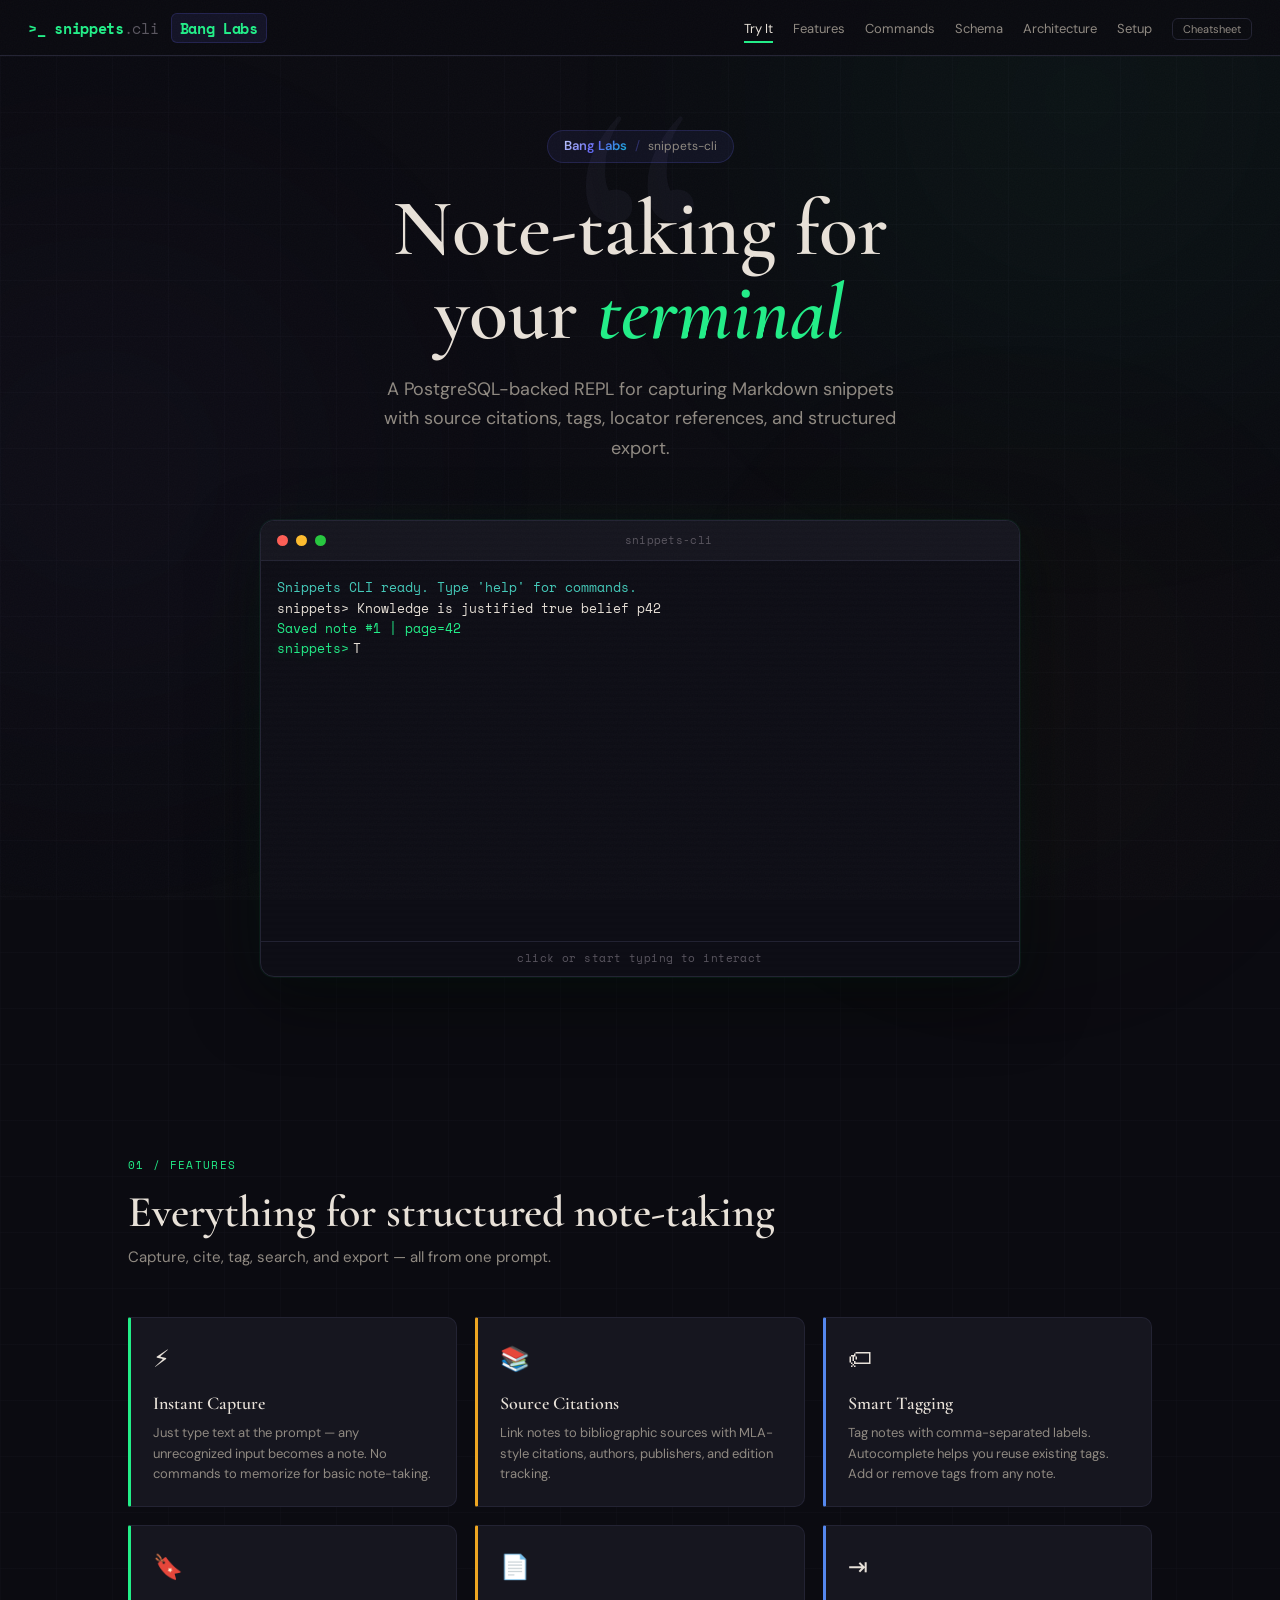
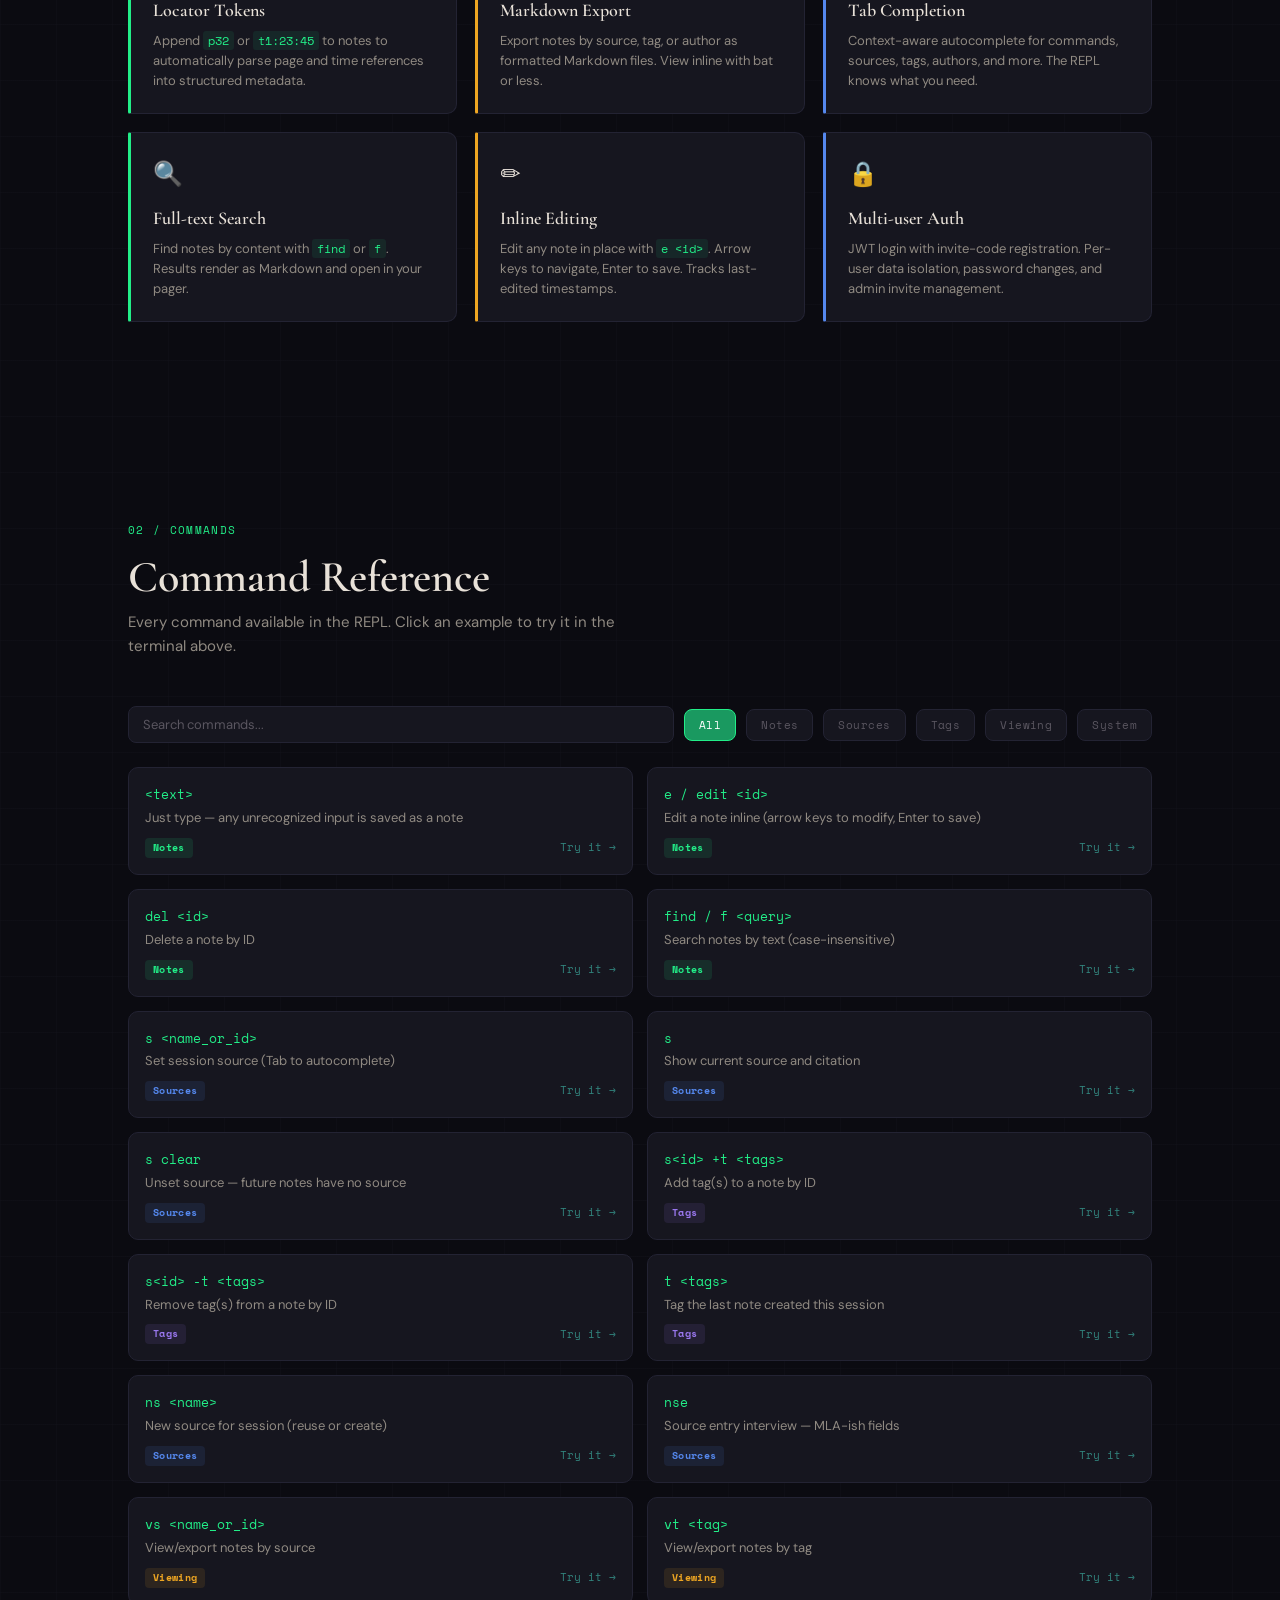
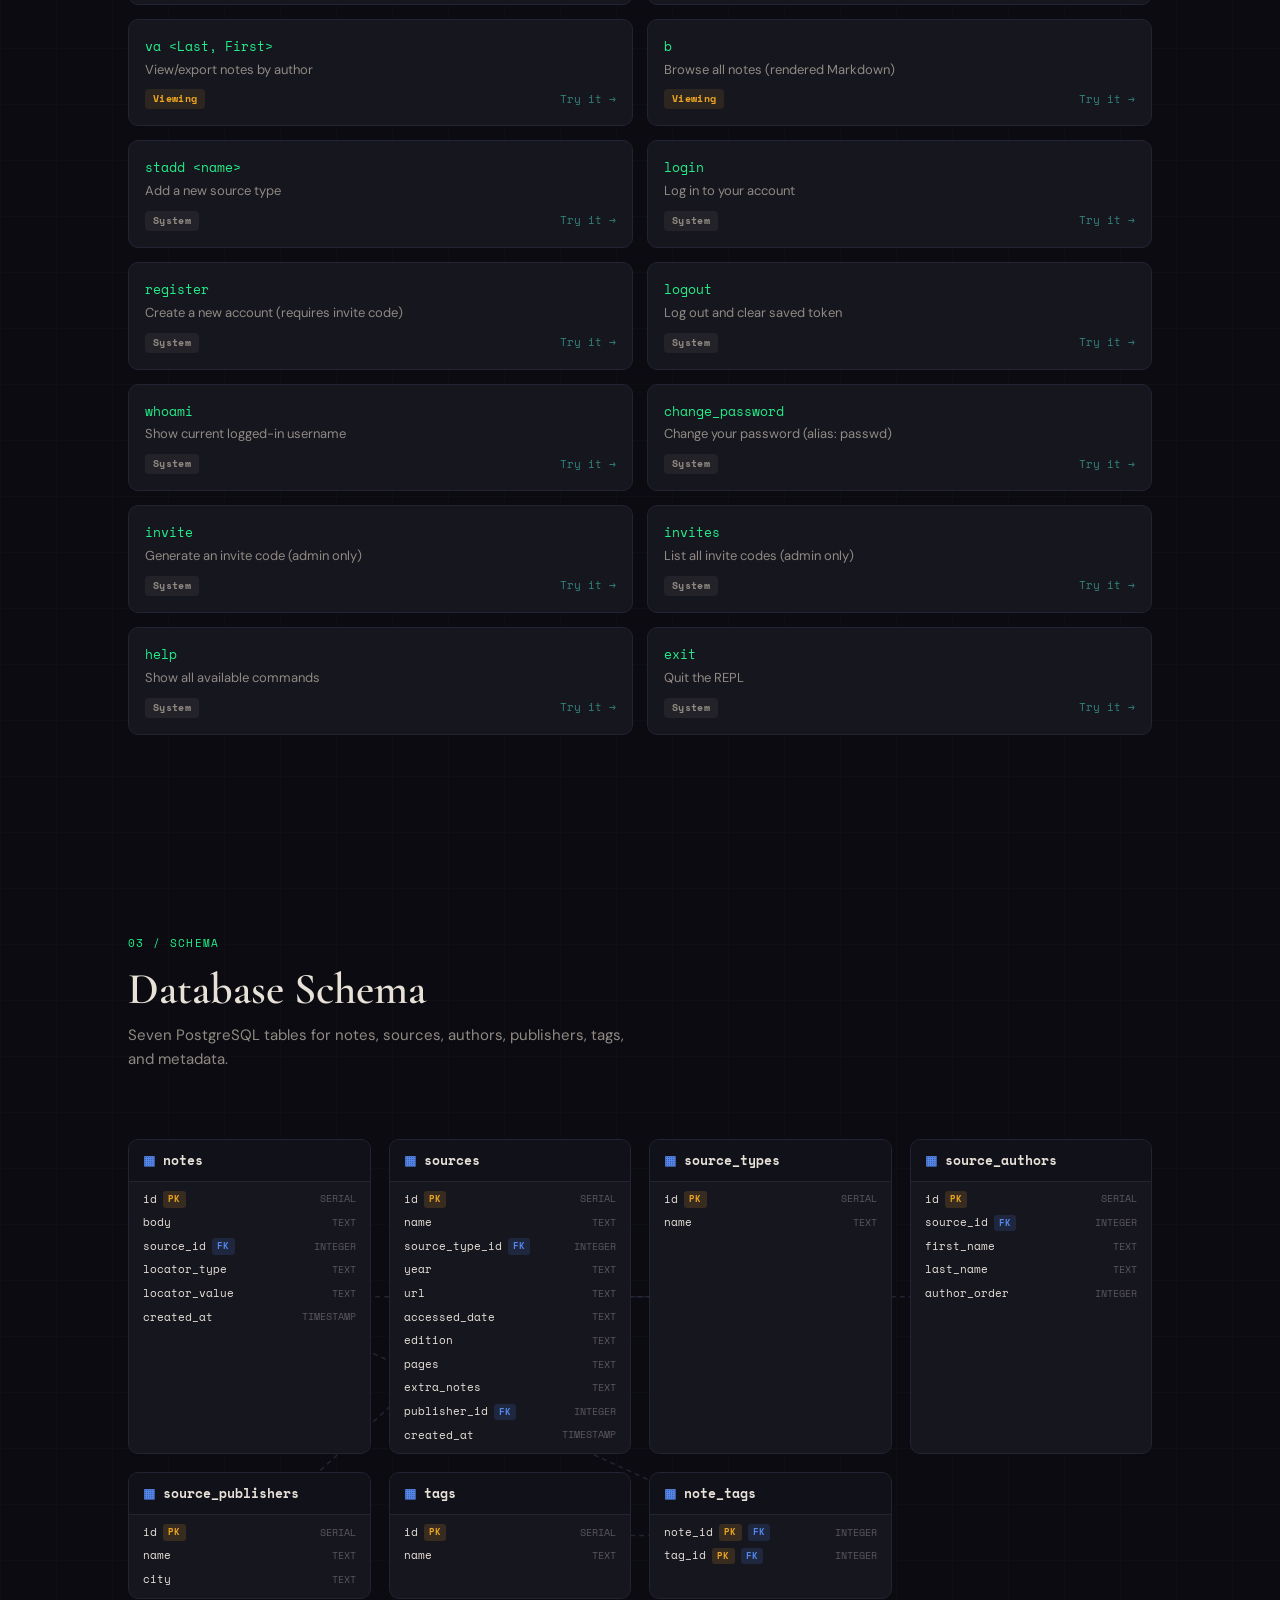
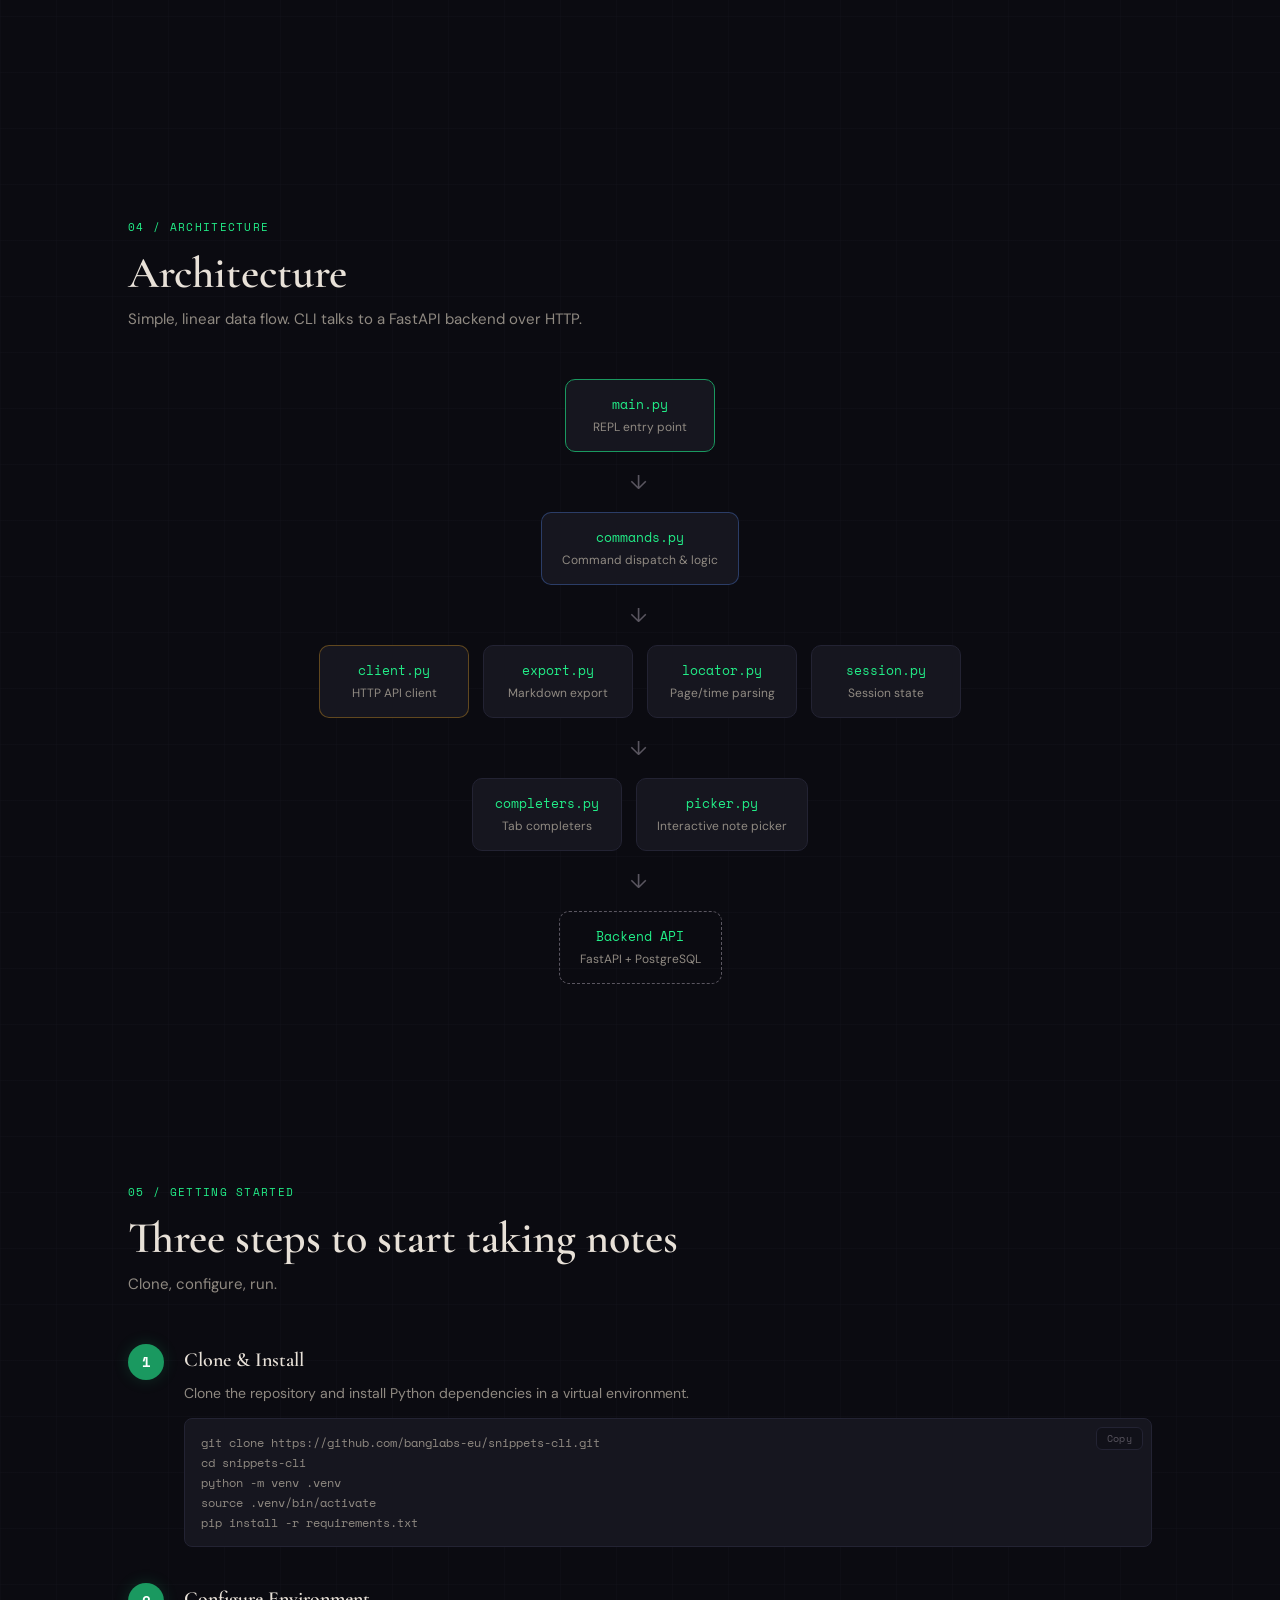
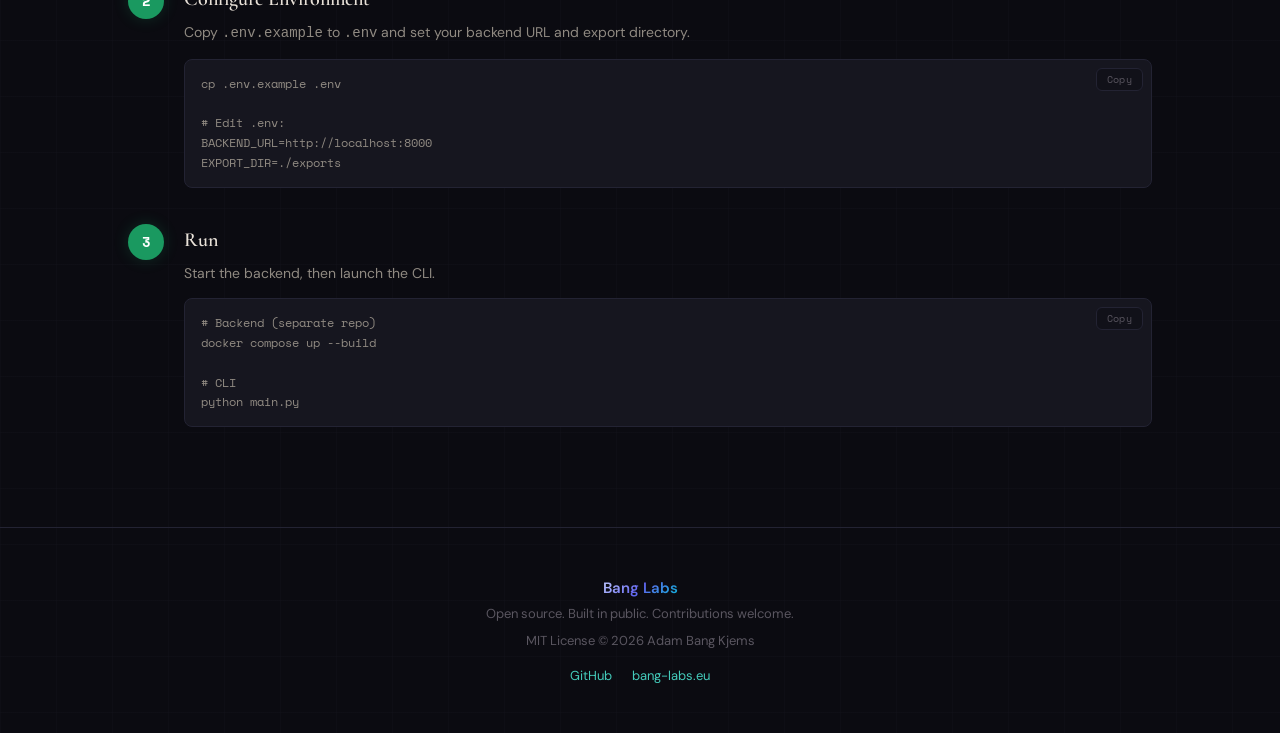
==== docs/index.html @ 90506901 "Redesign docs landing page with literary terminal aesthetic New visual identity: Cormorant Garamond " ====
<!DOCTYPE html>
<html lang="en">
<head>
<meta charset="UTF-8">
<meta name="viewport" content="width=device-width, initial-scale=1.0">
<title>Snippets CLI — Note-taking for your terminal</title>
<link rel="preconnect" href="https://fonts.googleapis.com">
<link rel="preconnect" href="https://fonts.gstatic.com" crossorigin>
<link href="https://fonts.googleapis.com/css2?family=Cormorant+Garamond:ital,wght@0,400;0,600;0,700;1,400;1,600&family=DM+Sans:wght@400;500;600&family=Space+Mono:wght@400;700&display=swap" rel="stylesheet">
<style>
/* ─── Variables ─── */
:root {
  --bg: #0b0b11;
  --bg-raised: #111119;
  --bg-card: #16161f;
  --bg-card-hover: #1b1b26;
  --border: #232333;
  --border-light: #2e2e42;
  --text: #e8e1d8;
  --text-dim: #908a82;
  --text-faint: #5a5660;
  --green: #22ee88;
  --green-dim: #1a9960;
  --green-glow: rgba(34, 238, 136, 0.10);
  --amber: #eea622;
  --blue: #5588ee;
  --purple: #9977ee;
  --rose: #ee4466;
  --cyan: #44ccbb;
  --font-display: 'Cormorant Garamond', Georgia, serif;
  --font-body: 'DM Sans', system-ui, sans-serif;
  --font-mono: 'Space Mono', 'Courier New', monospace;
}

/* ─── Reset ─── */
*, *::before, *::after { box-sizing: border-box; margin: 0; padding: 0; }
html { scroll-behavior: smooth; scroll-padding-top: 70px; }
body {
  font-family: var(--font-body);
  background: var(--bg);
  color: var(--text);
  line-height: 1.6;
  overflow-x: hidden;
  background-image:
    linear-gradient(rgba(35, 35, 51, 0.12) 1px, transparent 1px),
    linear-gradient(90deg, rgba(35, 35, 51, 0.12) 1px, transparent 1px);
  background-size: 56px 56px;
}
::-webkit-scrollbar { width: 6px; }
::-webkit-scrollbar-track { background: var(--bg); }
::-webkit-scrollbar-thumb { background: var(--border); border-radius: 3px; }
.mono { font-family: var(--font-mono); }

/* ─── Grain overlay ─── */
.grain {
  position: fixed;
  inset: 0;
  pointer-events: none;
  z-index: 10000;
  opacity: 0.028;
  background: url("data:image/svg+xml,%3Csvg viewBox='0 0 200 200' xmlns='http://www.w3.org/2000/svg'%3E%3Cfilter id='n'%3E%3CfeTurbulence type='fractalNoise' baseFrequency='0.75' numOctaves='4' stitchTiles='stitch'/%3E%3C/filter%3E%3Crect width='100%25' height='100%25' filter='url(%23n)'/%3E%3C/svg%3E");
  background-size: 200px 200px;
}

/* ─── Background glows ─── */
.bg-glow {
  position: fixed;
  border-radius: 50%;
  filter: blur(140px);
  pointer-events: none;
  z-index: -1;
}
.bg-glow-1 {
  width: 600px; height: 600px;
  background: var(--green);
  opacity: 0.045;
  top: -200px; right: -100px;
  animation: drift1 25s ease-in-out infinite;
}
.bg-glow-2 {
  width: 500px; height: 500px;
  background: var(--purple);
  opacity: 0.04;
  bottom: 20%; left: -150px;
  animation: drift2 30s ease-in-out infinite;
}
.bg-glow-3 {
  width: 400px; height: 400px;
  background: var(--amber);
  opacity: 0.03;
  top: 55%; right: 5%;
  animation: drift3 20s ease-in-out infinite;
}
@keyframes drift1 { 0%, 100% { transform: translate(0, 0); } 50% { transform: translate(30px, 20px); } }
@keyframes drift2 { 0%, 100% { transform: translate(0, 0); } 50% { transform: translate(20px, -30px); } }
@keyframes drift3 { 0%, 100% { transform: translate(0, 0); } 50% { transform: translate(-25px, 15px); } }

/* ─── Navigation ─── */
nav {
  position: fixed; top: 0; left: 0; right: 0;
  z-index: 1000;
  background: rgba(11, 11, 17, 0.88);
  backdrop-filter: blur(16px);
  -webkit-backdrop-filter: blur(16px);
  border-bottom: 1px solid var(--border);
  padding: 0 28px;
  height: 56px;
  display: flex;
  align-items: center;
  justify-content: space-between;
}
.nav-brand {
  display: flex;
  align-items: center;
  gap: 12px;
}
.nav-brand a {
  font-family: var(--font-mono);
  font-weight: 700;
  font-size: 15px;
  color: var(--green);
  text-decoration: none;
  letter-spacing: -0.02em;
}
.nav-brand a span { color: var(--text-faint); font-weight: 400; }
.nav-org {
  font-family: var(--font-body);
  font-size: 11px;
  font-weight: 500;
  color: #c7d2fe;
  background: rgba(99, 102, 241, 0.1);
  border: 1px solid rgba(99, 102, 241, 0.2);
  border-radius: 6px;
  padding: 2px 8px;
  text-decoration: none;
  transition: background 0.2s, border-color 0.2s;
}
.nav-org:hover {
  background: rgba(99, 102, 241, 0.18);
  border-color: rgba(99, 102, 241, 0.4);
}
.nav-links { display: flex; gap: 20px; list-style: none; align-items: center; }
.nav-links a {
  color: var(--text-dim);
  text-decoration: none;
  font-size: 13px;
  padding: 4px 0;
  border-bottom: 2px solid transparent;
  transition: color 0.2s, border-color 0.2s;
}
.nav-links a:hover, .nav-links a.active {
  color: var(--text);
  border-bottom-color: var(--green);
}
.cheatsheet-link {
  border: 1px solid var(--border) !important;
  border-radius: 6px !important;
  padding: 3px 10px !important;
  font-size: 11px !important;
  border-bottom: 1px solid var(--border) !important;
  transition: border-color 0.2s, background 0.2s, color 0.2s !important;
}
.cheatsheet-link:hover {
  border-color: var(--blue) !important;
  background: rgba(85, 136, 238, 0.08) !important;
  color: #fff !important;
}
.hamburger {
  display: none;
  background: none;
  border: none;
  color: var(--text);
  font-size: 22px;
  cursor: pointer;
  padding: 4px;
}
@media (max-width: 768px) {
  .hamburger { display: block; }
  .nav-links {
    display: none;
    position: absolute;
    top: 56px; left: 0; right: 0;
    background: var(--bg-raised);
    border-bottom: 1px solid var(--border);
    flex-direction: column;
    padding: 16px 28px;
    gap: 12px;
  }
  .nav-links.open { display: flex; }
}

/* ─── Sections ─── */
section {
  max-width: 1080px;
  margin: 0 auto;
  padding: 100px 28px;
}
.section-label {
  font-family: var(--font-mono);
  font-size: 11px;
  letter-spacing: 0.12em;
  text-transform: uppercase;
  color: var(--green);
  display: block;
  margin-bottom: 12px;
}
.section-title {
  font-family: var(--font-display);
  font-size: clamp(28px, 4vw, 44px);
  font-weight: 600;
  color: var(--text);
  line-height: 1.15;
  margin-bottom: 8px;
}
.section-subtitle {
  color: var(--text-dim);
  font-size: 15px;
  margin-bottom: 48px;
  max-width: 520px;
}

/* ─── Scroll reveal ─── */
.fade-in {
  opacity: 0;
  transform: translateY(20px);
  transition: opacity 0.65s cubic-bezier(0.16, 1, 0.3, 1), transform 0.65s cubic-bezier(0.16, 1, 0.3, 1);
}
.fade-in.visible {
  opacity: 1;
  transform: translateY(0);
}

/* ─── Hero ─── */
#hero {
  padding-top: 130px;
  padding-bottom: 80px;
  text-align: center;
  position: relative;
}
#hero::before {
  content: '\201C';
  position: absolute;
  font-family: var(--font-display);
  font-size: min(40vw, 420px);
  color: var(--border);
  opacity: 0.35;
  top: 40px;
  left: 50%;
  transform: translateX(-50%);
  line-height: 1;
  pointer-events: none;
  user-select: none;
}
.hero-org-badge {
  display: inline-flex;
  align-items: center;
  gap: 8px;
  margin-bottom: 24px;
  padding: 5px 16px;
  border-radius: 20px;
  background: rgba(99, 102, 241, 0.08);
  border: 1px solid rgba(99, 102, 241, 0.2);
  text-decoration: none;
  transition: background 0.2s, border-color 0.2s;
}
.hero-org-badge:hover {
  background: rgba(99, 102, 241, 0.15);
  border-color: rgba(99, 102, 241, 0.4);
}
.hero-org-badge .org-name {
  font-size: 13px;
  font-weight: 600;
  background: linear-gradient(135deg, #c7d2fe, #6366f1, #06b6d4);
  -webkit-background-clip: text;
  -webkit-text-fill-color: transparent;
  background-clip: text;
}
.hero-org-badge .org-sep { color: rgba(99, 102, 241, 0.35); font-size: 13px; }
.hero-org-badge .org-project { font-size: 12px; color: var(--text-dim); }
.hero-title {
  font-family: var(--font-display);
  font-size: clamp(42px, 7.5vw, 80px);
  font-weight: 600;
  line-height: 1.05;
  margin-bottom: 20px;
  color: var(--text);
  position: relative;
  z-index: 1;
}
.hero-title em {
  font-style: italic;
  color: var(--green);
  -webkit-text-fill-color: var(--green);
}
.hero-subtitle {
  font-family: var(--font-body);
  font-size: clamp(15px, 2vw, 18px);
  color: var(--text-dim);
  max-width: 540px;
  margin: 0 auto 56px;
  line-height: 1.65;
  position: relative;
  z-index: 1;
}

/* ─── Terminal ─── */
.terminal {
  max-width: 760px;
  margin: 0 auto;
  background: #0e0e16;
  border-radius: 14px;
  border: 1px solid var(--border);
  overflow: hidden;
  text-align: left;
  position: relative;
  box-shadow:
    0 0 0 1px rgba(34, 238, 136, 0.06),
    0 0 50px rgba(34, 238, 136, 0.04),
    0 0 120px rgba(34, 238, 136, 0.02),
    0 24px 64px rgba(0, 0, 0, 0.5);
}
.terminal::after {
  content: '';
  position: absolute;
  inset: 0;
  background: repeating-linear-gradient(
    0deg,
    transparent 0px,
    transparent 3px,
    rgba(0, 0, 0, 0.012) 3px,
    rgba(0, 0, 0, 0.012) 6px
  );
  pointer-events: none;
  border-radius: inherit;
  z-index: 2;
}
.terminal-titlebar {
  background: var(--bg-card);
  padding: 11px 16px;
  display: flex;
  align-items: center;
  gap: 8px;
  border-bottom: 1px solid var(--border);
  position: relative;
  z-index: 1;
}
.terminal-dot { width: 11px; height: 11px; border-radius: 50%; }
.terminal-dot.red { background: #ff5f56; }
.terminal-dot.yellow { background: #ffbd2e; }
.terminal-dot.green { background: #27c93f; }
.terminal-titlebar-text {
  flex: 1;
  text-align: center;
  font-family: var(--font-mono);
  font-size: 11px;
  color: var(--text-faint);
  letter-spacing: 0.03em;
}
.terminal-body {
  padding: 16px;
  min-height: 380px;
  max-height: 480px;
  overflow-y: auto;
  font-family: var(--font-mono);
  font-size: 13px;
  line-height: 1.55;
  position: relative;
  z-index: 1;
}
.terminal-body::-webkit-scrollbar { width: 5px; }
.terminal-body::-webkit-scrollbar-thumb { background: var(--border); border-radius: 3px; }
.terminal-line { white-space: pre-wrap; word-break: break-word; }
.terminal-line.output { color: var(--text-dim); }
.terminal-line.success { color: var(--green); }
.terminal-line.info { color: var(--cyan); }
.terminal-line.error { color: var(--rose); }
.terminal-line.accent { color: var(--amber); }
.terminal-line.dim { color: #3d3d50; }
.terminal-input-line { display: flex; align-items: center; }
.terminal-prompt {
  color: var(--green);
  white-space: nowrap;
  margin-right: 4px;
  text-shadow: 0 0 12px rgba(34, 238, 136, 0.3);
}
.terminal-input {
  flex: 1;
  background: none;
  border: none;
  color: var(--text);
  font-family: var(--font-mono);
  font-size: 13px;
  outline: none;
  caret-color: var(--green);
}
.terminal-cursor {
  display: inline-block;
  width: 8px;
  height: 15px;
  background: var(--green);
  animation: blink 1s step-end infinite;
  vertical-align: text-bottom;
  box-shadow: 0 0 8px rgba(34, 238, 136, 0.4);
}
@keyframes blink { 50% { opacity: 0; } }
.terminal-click-hint {
  text-align: center;
  padding: 8px;
  font-size: 11px;
  color: var(--text-faint);
  border-top: 1px solid var(--border);
  font-family: var(--font-mono);
  letter-spacing: 0.04em;
  position: relative;
  z-index: 1;
}

/* ─── Features ─── */
.features-grid {
  display: grid;
  grid-template-columns: repeat(3, 1fr);
  gap: 18px;
}
@media (max-width: 768px) { .features-grid { grid-template-columns: repeat(2, 1fr); } }
@media (max-width: 480px) { .features-grid { grid-template-columns: 1fr; } }
.feature-card {
  background: var(--bg-card);
  border: 1px solid var(--border);
  border-left: 3px solid var(--green);
  border-radius: 2px 10px 10px 2px;
  padding: 22px;
  transition: transform 0.25s cubic-bezier(0.16, 1, 0.3, 1), border-color 0.25s, box-shadow 0.25s;
}
.feature-card:nth-child(3n+2) { border-left-color: var(--amber); }
.feature-card:nth-child(3n) { border-left-color: var(--blue); }
.feature-card:hover {
  transform: translateY(-3px);
  box-shadow: 0 8px 28px rgba(0, 0, 0, 0.25);
}
.feature-icon {
  font-size: 24px;
  margin-bottom: 10px;
  display: block;
  filter: grayscale(0.1);
}
.feature-card h3 {
  font-family: var(--font-display);
  font-size: 18px;
  font-weight: 600;
  margin-bottom: 6px;
  color: var(--text);
}
.feature-card p {
  font-size: 13px;
  color: var(--text-dim);
  line-height: 1.55;
}
.feature-card code {
  font-family: var(--font-mono);
  font-size: 12px;
  color: var(--green);
  background: rgba(34, 238, 136, 0.08);
  padding: 1px 5px;
  border-radius: 3px;
}

/* ─── Commands ─── */
.commands-toolbar {
  display: flex;
  gap: 10px;
  margin-bottom: 24px;
  flex-wrap: wrap;
  align-items: center;
}
.commands-search {
  flex: 1;
  min-width: 180px;
  background: var(--bg-card);
  border: 1px solid var(--border);
  border-radius: 8px;
  padding: 9px 14px;
  color: var(--text);
  font-family: var(--font-body);
  font-size: 13px;
  outline: none;
  transition: border-color 0.2s, box-shadow 0.2s;
}
.commands-search:focus {
  border-color: var(--green);
  box-shadow: 0 0 0 3px rgba(34, 238, 136, 0.08);
}
.commands-search::placeholder { color: var(--text-faint); }
.filter-btn {
  background: var(--bg-card);
  border: 1px solid var(--border);
  border-radius: 8px;
  padding: 7px 14px;
  color: var(--text-faint);
  font-family: var(--font-mono);
  font-size: 11px;
  letter-spacing: 0.04em;
  cursor: pointer;
  transition: all 0.2s;
}
.filter-btn:hover { border-color: var(--text-faint); color: var(--text-dim); }
.filter-btn.active {
  background: var(--green-dim);
  border-color: var(--green);
  color: #fff;
}
.commands-grid {
  display: grid;
  grid-template-columns: repeat(2, 1fr);
  gap: 14px;
}
@media (max-width: 768px) { .commands-grid { grid-template-columns: 1fr; } }
.command-card {
  background: var(--bg-card);
  border: 1px solid var(--border);
  border-radius: 10px;
  padding: 16px;
  transition: border-color 0.2s, box-shadow 0.2s;
}
.command-card:hover {
  border-color: var(--border-light);
  box-shadow: 0 4px 16px rgba(0, 0, 0, 0.15);
}
.command-card.hidden { display: none; }
.command-syntax {
  font-family: var(--font-mono);
  font-size: 13px;
  color: var(--green);
  margin-bottom: 4px;
}
.command-desc {
  font-size: 13px;
  color: var(--text-dim);
  margin-bottom: 10px;
  line-height: 1.45;
}
.command-meta {
  display: flex;
  align-items: center;
  justify-content: space-between;
  gap: 8px;
}
.command-badge {
  font-family: var(--font-mono);
  font-size: 10px;
  padding: 2px 8px;
  border-radius: 4px;
  font-weight: 700;
  letter-spacing: 0.03em;
}
.badge-notes { background: rgba(34, 238, 136, 0.1); color: var(--green); }
.badge-sources { background: rgba(85, 136, 238, 0.1); color: var(--blue); }
.badge-tags { background: rgba(153, 119, 238, 0.1); color: var(--purple); }
.badge-viewing { background: rgba(238, 166, 34, 0.1); color: var(--amber); }
.badge-system { background: rgba(144, 138, 130, 0.1); color: var(--text-dim); }
.command-try {
  font-family: var(--font-mono);
  font-size: 11px;
  color: var(--cyan);
  cursor: pointer;
  text-decoration: none;
  opacity: 0.6;
  transition: opacity 0.2s;
}
.command-try:hover { opacity: 1; text-decoration: underline; }

/* ─── Schema ─── */
.schema-container {
  position: relative;
  padding: 20px 0;
}
.schema-grid {
  display: grid;
  grid-template-columns: repeat(auto-fit, minmax(210px, 1fr));
  gap: 18px;
  position: relative;
  z-index: 1;
}
.table-card {
  background: var(--bg-card);
  border: 1px solid var(--border);
  border-radius: 10px;
  overflow: hidden;
  transition: border-color 0.2s, box-shadow 0.2s;
}
.table-card:hover {
  border-color: var(--border-light);
  box-shadow: 0 4px 20px rgba(0, 0, 0, 0.2);
}
.table-card-header {
  background: var(--bg-raised);
  padding: 10px 14px;
  font-family: var(--font-mono);
  font-weight: 700;
  font-size: 13px;
  border-bottom: 1px solid var(--border);
  display: flex;
  align-items: center;
  gap: 8px;
}
.table-card-header .table-icon { color: var(--blue); }
.table-card-fields { padding: 6px 0; }
.table-field {
  padding: 3px 14px;
  font-size: 12px;
  display: flex;
  align-items: center;
  gap: 6px;
}
.table-field code {
  font-family: var(--font-mono);
  font-size: 11px;
  color: var(--text);
}
.field-badge {
  font-family: var(--font-mono);
  font-size: 9px;
  padding: 1px 5px;
  border-radius: 3px;
  font-weight: 700;
  letter-spacing: 0.03em;
}
.field-pk { background: rgba(238, 166, 34, 0.15); color: var(--amber); }
.field-fk { background: rgba(85, 136, 238, 0.15); color: var(--blue); }
.field-type {
  color: var(--text-faint);
  font-family: var(--font-mono);
  font-size: 10px;
  margin-left: auto;
}
.schema-svg {
  position: absolute;
  top: 0; left: 0;
  width: 100%; height: 100%;
  z-index: 0;
  pointer-events: none;
}
.schema-svg line {
  stroke: var(--border-light);
  stroke-width: 1.5;
  stroke-dasharray: 5, 4;
  opacity: 0.7;
}

/* ─── Architecture ─── */
.arch-flow {
  display: flex;
  flex-direction: column;
  gap: 20px;
}
.arch-row {
  display: flex;
  justify-content: center;
  gap: 14px;
  flex-wrap: wrap;
}
.arch-card {
  background: var(--bg-card);
  border: 1px solid var(--border);
  border-radius: 10px;
  padding: 14px 20px;
  min-width: 150px;
  text-align: center;
  transition: transform 0.2s, border-color 0.2s, box-shadow 0.2s;
}
.arch-card:hover {
  transform: translateY(-2px);
  box-shadow: 0 6px 20px rgba(0, 0, 0, 0.2);
}
.arch-card .filename {
  font-family: var(--font-mono);
  font-size: 13px;
  color: var(--green);
  margin-bottom: 3px;
}
.arch-card .filedesc {
  font-size: 12px;
  color: var(--text-dim);
}
.arch-card .lines {
  font-family: var(--font-mono);
  font-size: 10px;
  color: var(--text-faint);
  margin-top: 4px;
}
.arch-arrow {
  text-align: center;
  color: var(--text-faint);
  font-size: 20px;
  line-height: 1;
  letter-spacing: 4px;
}
.arch-card.entry { border-color: var(--green-dim); }
.arch-card.core { border-color: rgba(85, 136, 238, 0.35); }
.arch-card.data { border-color: rgba(238, 166, 34, 0.35); }
.arch-card.external {
  border-style: dashed;
  border-color: var(--text-faint);
  background: transparent;
}

/* ─── Setup ─── */
.setup-steps {
  display: flex;
  flex-direction: column;
  gap: 36px;
}
.setup-step {
  display: flex;
  gap: 20px;
  align-items: flex-start;
}
.step-number {
  width: 36px; height: 36px;
  min-width: 36px;
  background: var(--green-dim);
  border-radius: 50%;
  display: flex;
  align-items: center;
  justify-content: center;
  font-family: var(--font-mono);
  font-weight: 700;
  font-size: 14px;
  color: #fff;
  box-shadow: 0 0 16px rgba(34, 238, 136, 0.15);
}
.step-content { flex: 1; }
.step-content h3 {
  font-family: var(--font-display);
  font-size: 20px;
  font-weight: 600;
  margin-bottom: 6px;
}
.step-content p {
  color: var(--text-dim);
  font-size: 14px;
  margin-bottom: 14px;
}
.code-block {
  position: relative;
  background: var(--bg-card);
  border: 1px solid var(--border);
  border-radius: 8px;
  overflow: hidden;
}
.code-block pre {
  padding: 14px 16px;
  font-family: var(--font-mono);
  font-size: 12px;
  overflow-x: auto;
  line-height: 1.65;
  color: var(--text-dim);
}
.code-block .copy-btn {
  position: absolute;
  top: 8px; right: 8px;
  background: var(--bg-raised);
  border: 1px solid var(--border);
  border-radius: 6px;
  color: var(--text-faint);
  font-family: var(--font-mono);
  font-size: 10px;
  padding: 3px 10px;
  cursor: pointer;
  transition: all 0.2s;
  letter-spacing: 0.03em;
}
.code-block .copy-btn:hover {
  color: var(--text);
  border-color: var(--text-faint);
}

/* ─── Footer ─── */
footer {
  border-top: 1px solid var(--border);
  padding: 48px 28px;
  text-align: center;
  color: var(--text-faint);
  font-size: 13px;
}
footer a {
  color: var(--cyan);
  text-decoration: none;
  transition: color 0.2s;
}
footer a:hover { color: var(--text); text-decoration: underline; }
.footer-brand {
  font-size: 15px;
  font-weight: 600;
  margin-bottom: 4px;
  background: linear-gradient(135deg, #c7d2fe, #6366f1, #06b6d4);
  -webkit-background-clip: text;
  -webkit-text-fill-color: transparent;
  background-clip: text;
  display: inline-block;
}
.footer-links {
  display: flex;
  justify-content: center;
  gap: 20px;
  margin-top: 14px;
}

/* ─── Stagger children ─── */
.stagger > .fade-in:nth-child(2) { transition-delay: 60ms; }
.stagger > .fade-in:nth-child(3) { transition-delay: 120ms; }
.stagger > .fade-in:nth-child(4) { transition-delay: 180ms; }
.stagger > .fade-in:nth-child(5) { transition-delay: 240ms; }
.stagger > .fade-in:nth-child(6) { transition-delay: 300ms; }
.stagger > .fade-in:nth-child(7) { transition-delay: 360ms; }
.stagger > .fade-in:nth-child(8) { transition-delay: 420ms; }
.stagger > .fade-in:nth-child(9) { transition-delay: 480ms; }
</style>
</head>
<body>

<!-- Atmosphere -->
<div class="grain"></div>
<div class="bg-glow bg-glow-1"></div>
<div class="bg-glow bg-glow-2"></div>
<div class="bg-glow bg-glow-3"></div>

<!-- Navigation -->
<nav>
  <div class="nav-brand">
    <a href="#hero">&gt;_ snippets<span>.cli</span></a>
    <a href="https://bang-labs.eu" class="nav-org" target="_blank" rel="noopener">Bang Labs</a>
  </div>
  <button class="hamburger" aria-label="Menu">&#9776;</button>
  <ul class="nav-links">
    <li><a href="#hero">Try It</a></li>
    <li><a href="#features">Features</a></li>
    <li><a href="#commands">Commands</a></li>
    <li><a href="#schema">Schema</a></li>
    <li><a href="#architecture">Architecture</a></li>
    <li><a href="#setup">Setup</a></li>
    <li><a href="cheatsheet.html" class="cheatsheet-link" target="_blank">Cheatsheet</a></li>
  </ul>
</nav>

<!-- Hero + Terminal -->
<section id="hero">
  <div class="fade-in">
    <a href="https://bang-labs.eu" class="hero-org-badge" target="_blank" rel="noopener">
      <span class="org-name">Bang Labs</span>
      <span class="org-sep">/</span>
      <span class="org-project">snippets-cli</span>
    </a>
    <h1 class="hero-title">Note-taking for<br>your <em>terminal</em></h1>
    <p class="hero-subtitle">A PostgreSQL-backed REPL for capturing Markdown snippets with source citations, tags, locator references, and structured export.</p>
  </div>

  <div class="terminal fade-in" id="terminal">
    <div class="terminal-titlebar">
      <span class="terminal-dot red"></span>
      <span class="terminal-dot yellow"></span>
      <span class="terminal-dot green"></span>
      <span class="terminal-titlebar-text">snippets-cli</span>
    </div>
    <div class="terminal-body" id="terminal-body">
      <div class="terminal-line info">Snippets CLI ready. Type 'help' for commands.</div>
      <div class="terminal-line dim"></div>
    </div>
    <div class="terminal-click-hint" id="terminal-hint">click or start typing to interact</div>
  </div>
</section>

<!-- Features -->
<section id="features">
  <span class="section-label fade-in">01 / Features</span>
  <h2 class="section-title fade-in">Everything for structured note-taking</h2>
  <p class="section-subtitle fade-in">Capture, cite, tag, search, and export &mdash; all from one prompt.</p>
  <div class="features-grid stagger">
    <div class="feature-card fade-in">
      <span class="feature-icon">&#9889;</span>
      <h3>Instant Capture</h3>
      <p>Just type text at the prompt &mdash; any unrecognized input becomes a note. No commands to memorize for basic note-taking.</p>
    </div>
    <div class="feature-card fade-in">
      <span class="feature-icon">&#128218;</span>
      <h3>Source Citations</h3>
      <p>Link notes to bibliographic sources with MLA-style citations, authors, publishers, and edition tracking.</p>
    </div>
    <div class="feature-card fade-in">
      <span class="feature-icon">&#127991;</span>
      <h3>Smart Tagging</h3>
      <p>Tag notes with comma-separated labels. Autocomplete helps you reuse existing tags. Add or remove tags from any note.</p>
    </div>
    <div class="feature-card fade-in">
      <span class="feature-icon">&#128278;</span>
      <h3>Locator Tokens</h3>
      <p>Append <code>p32</code> or <code>t1:23:45</code> to notes to automatically parse page and time references into structured metadata.</p>
    </div>
    <div class="feature-card fade-in">
      <span class="feature-icon">&#128196;</span>
      <h3>Markdown Export</h3>
      <p>Export notes by source, tag, or author as formatted Markdown files. View inline with bat or less.</p>
    </div>
    <div class="feature-card fade-in">
      <span class="feature-icon">&#8677;</span>
      <h3>Tab Completion</h3>
      <p>Context-aware autocomplete for commands, sources, tags, authors, and more. The REPL knows what you need.</p>
    </div>
    <div class="feature-card fade-in">
      <span class="feature-icon">&#128269;</span>
      <h3>Full-text Search</h3>
      <p>Find notes by content with <code>find</code> or <code>f</code>. Results render as Markdown and open in your pager.</p>
    </div>
    <div class="feature-card fade-in">
      <span class="feature-icon">&#9999;</span>
      <h3>Inline Editing</h3>
      <p>Edit any note in place with <code>e &lt;id&gt;</code>. Arrow keys to navigate, Enter to save. Tracks last-edited timestamps.</p>
    </div>
    <div class="feature-card fade-in">
      <span class="feature-icon">&#128274;</span>
      <h3>Multi-user Auth</h3>
      <p>JWT login with invite-code registration. Per-user data isolation, password changes, and admin invite management.</p>
    </div>
  </div>
</section>

<!-- Commands -->
<section id="commands">
  <span class="section-label fade-in">02 / Commands</span>
  <h2 class="section-title fade-in">Command Reference</h2>
  <p class="section-subtitle fade-in">Every command available in the REPL. Click an example to try it in the terminal above.</p>

  <div class="commands-toolbar fade-in">
    <input type="text" class="commands-search" id="commands-search" placeholder="Search commands...">
    <button class="filter-btn active" data-filter="all">All</button>
    <button class="filter-btn" data-filter="notes">Notes</button>
    <button class="filter-btn" data-filter="sources">Sources</button>
    <button class="filter-btn" data-filter="tags">Tags</button>
    <button class="filter-btn" data-filter="viewing">Viewing</button>
    <button class="filter-btn" data-filter="system">System</button>
  </div>

  <div class="commands-grid" id="commands-grid"></div>
</section>

<!-- Schema -->
<section id="schema">
  <span class="section-label fade-in">03 / Schema</span>
  <h2 class="section-title fade-in">Database Schema</h2>
  <p class="section-subtitle fade-in">Seven PostgreSQL tables for notes, sources, authors, publishers, tags, and metadata.</p>
  <div class="schema-container fade-in" id="schema-container">
    <svg class="schema-svg" id="schema-svg"></svg>
    <div class="schema-grid" id="schema-grid"></div>
  </div>
</section>

<!-- Architecture -->
<section id="architecture">
  <span class="section-label fade-in">04 / Architecture</span>
  <h2 class="section-title fade-in">Architecture</h2>
  <p class="section-subtitle fade-in">Simple, linear data flow. CLI talks to a FastAPI backend over HTTP.</p>
  <div class="arch-flow fade-in">
    <div class="arch-row">
      <div class="arch-card entry">
        <div class="filename">main.py</div>
        <div class="filedesc">REPL entry point</div>
      </div>
    </div>
    <div class="arch-arrow">&darr;</div>
    <div class="arch-row">
      <div class="arch-card core">
        <div class="filename">commands.py</div>
        <div class="filedesc">Command dispatch &amp; logic</div>
      </div>
    </div>
    <div class="arch-arrow">&darr;</div>
    <div class="arch-row">
      <div class="arch-card data">
        <div class="filename">client.py</div>
        <div class="filedesc">HTTP API client</div>
      </div>
      <div class="arch-card">
        <div class="filename">export.py</div>
        <div class="filedesc">Markdown export</div>
      </div>
      <div class="arch-card">
        <div class="filename">locator.py</div>
        <div class="filedesc">Page/time parsing</div>
      </div>
      <div class="arch-card">
        <div class="filename">session.py</div>
        <div class="filedesc">Session state</div>
      </div>
    </div>
    <div class="arch-arrow">&darr;</div>
    <div class="arch-row">
      <div class="arch-card">
        <div class="filename">completers.py</div>
        <div class="filedesc">Tab completers</div>
      </div>
      <div class="arch-card">
        <div class="filename">picker.py</div>
        <div class="filedesc">Interactive note picker</div>
      </div>
    </div>
    <div class="arch-arrow">&darr;</div>
    <div class="arch-row">
      <div class="arch-card external">
        <div class="filename">Backend API</div>
        <div class="filedesc">FastAPI + PostgreSQL</div>
      </div>
    </div>
  </div>
</section>

<!-- Setup -->
<section id="setup">
  <span class="section-label fade-in">05 / Getting Started</span>
  <h2 class="section-title fade-in">Three steps to start taking notes</h2>
  <p class="section-subtitle fade-in">Clone, configure, run.</p>
  <div class="setup-steps fade-in">

    <div class="setup-step">
      <div class="step-number">1</div>
      <div class="step-content">
        <h3>Clone &amp; Install</h3>
        <p>Clone the repository and install Python dependencies in a virtual environment.</p>
        <div class="code-block">
          <button class="copy-btn" data-copy="clone-install">Copy</button>
          <pre id="clone-install">git clone https://github.com/banglabs-eu/snippets-cli.git
cd snippets-cli
python -m venv .venv
source .venv/bin/activate
pip install -r requirements.txt</pre>
        </div>
      </div>
    </div>

    <div class="setup-step">
      <div class="step-number">2</div>
      <div class="step-content">
        <h3>Configure Environment</h3>
        <p>Copy <code>.env.example</code> to <code>.env</code> and set your backend URL and export directory.</p>
        <div class="code-block">
          <button class="copy-btn" data-copy="env-config">Copy</button>
          <pre id="env-config">cp .env.example .env

# Edit .env:
BACKEND_URL=http://localhost:8000
EXPORT_DIR=./exports</pre>
        </div>
      </div>
    </div>

    <div class="setup-step">
      <div class="step-number">3</div>
      <div class="step-content">
        <h3>Run</h3>
        <p>Start the backend, then launch the CLI.</p>
        <div class="code-block">
          <button class="copy-btn" data-copy="run-cmd">Copy</button>
          <pre id="run-cmd"># Backend (separate repo)
docker compose up --build

# CLI
python main.py</pre>
        </div>
      </div>
    </div>

  </div>
</section>

<!-- Footer -->
<footer>
  <a href="https://bang-labs.eu" class="footer-brand" target="_blank" rel="noopener">Bang Labs</a>
  <p>Open source. Built in public. Contributions welcome.</p>
  <p style="margin-top: 6px;">MIT License &copy; 2026 Adam Bang Kjems</p>
  <div class="footer-links">
    <a href="https://github.com/banglabs-eu/snippets-cli">GitHub</a>
    <a href="https://bang-labs.eu" target="_blank" rel="noopener">bang-labs.eu</a>
  </div>
</footer>

<!-- JavaScript -->
<script>
(function() {
'use strict';

/* ═══════════════════════════════════════════
   COMMANDS DATA
   ═══════════════════════════════════════════ */
const COMMANDS = [
  { syntax: '<text>', desc: 'Just type \u2014 any unrecognized input is saved as a note', category: 'notes', example: 'Knowledge is justified true belief p42' },
  { syntax: 'e / edit <id>', desc: 'Edit a note inline (arrow keys to modify, Enter to save)', category: 'notes', example: 'e 1' },
  { syntax: 'del <id>', desc: 'Delete a note by ID', category: 'notes', example: 'del 5' },
  { syntax: 'find / f <query>', desc: 'Search notes by text (case-insensitive)', category: 'notes', example: 'find cave allegory' },
  { syntax: 's <name_or_id>', desc: 'Set session source (Tab to autocomplete)', category: 'sources', example: 's The Republic' },
  { syntax: 's', desc: 'Show current source and citation', category: 'sources', example: 's' },
  { syntax: 's clear', desc: 'Unset source \u2014 future notes have no source', category: 'sources', example: 's clear' },
  { syntax: 's<id> +t <tags>', desc: 'Add tag(s) to a note by ID', category: 'tags', example: 's1 +t ancient, plato' },
  { syntax: 's<id> -t <tags>', desc: 'Remove tag(s) from a note by ID', category: 'tags', example: 's2 -t cheese' },
  { syntax: 't <tags>', desc: 'Tag the last note created this session', category: 'tags', example: 't philosophy, epistemology' },
  { syntax: 'ns <name>', desc: 'New source for session (reuse or create)', category: 'sources', example: 'ns The Republic' },
  { syntax: 'nse', desc: 'Source entry interview \u2014 MLA-ish fields', category: 'sources', example: 'nse' },
  { syntax: 'vs <name_or_id>', desc: 'View/export notes by source', category: 'viewing', example: 'vs The Republic' },
  { syntax: 'vt <tag>', desc: 'View/export notes by tag', category: 'viewing', example: 'vt philosophy' },
  { syntax: 'va <Last, First>', desc: 'View/export notes by author', category: 'viewing', example: 'va Plato' },
  { syntax: 'b', desc: 'Browse all notes (rendered Markdown)', category: 'viewing', example: 'b' },
  { syntax: 'stadd <name>', desc: 'Add a new source type', category: 'system', example: 'stadd Podcast' },
  { syntax: 'login', desc: 'Log in to your account', category: 'system', example: 'login' },
  { syntax: 'register', desc: 'Create a new account (requires invite code)', category: 'system', example: 'register' },
  { syntax: 'logout', desc: 'Log out and clear saved token', category: 'system', example: 'logout' },
  { syntax: 'whoami', desc: 'Show current logged-in username', category: 'system', example: 'whoami' },
  { syntax: 'change_password', desc: 'Change your password (alias: passwd)', category: 'system', example: 'passwd' },
  { syntax: 'invite', desc: 'Generate an invite code (admin only)', category: 'system', example: 'invite' },
  { syntax: 'invites', desc: 'List all invite codes (admin only)', category: 'system', example: 'invites' },
  { syntax: 'help', desc: 'Show all available commands', category: 'system', example: 'help' },
  { syntax: 'exit', desc: 'Quit the REPL', category: 'system', example: 'exit' },
];

const CATEGORY_LABELS = {
  notes: 'Notes', sources: 'Sources', tags: 'Tags', viewing: 'Viewing', system: 'System'
};
const CATEGORY_BADGE = {
  notes: 'badge-notes', sources: 'badge-sources', tags: 'badge-tags', viewing: 'badge-viewing', system: 'badge-system'
};

/* ═══════════════════════════════════════════
   SCHEMA DATA
   ═══════════════════════════════════════════ */
const SCHEMA_TABLES = [
  {
    name: 'notes', fields: [
      { name: 'id', type: 'SERIAL', pk: true },
      { name: 'body', type: 'TEXT' },
      { name: 'source_id', type: 'INTEGER', fk: 'sources' },
      { name: 'locator_type', type: 'TEXT' },
      { name: 'locator_value', type: 'TEXT' },
      { name: 'created_at', type: 'TIMESTAMP' },
    ]
  },
  {
    name: 'sources', fields: [
      { name: 'id', type: 'SERIAL', pk: true },
      { name: 'name', type: 'TEXT' },
      { name: 'source_type_id', type: 'INTEGER', fk: 'source_types' },
      { name: 'year', type: 'TEXT' },
      { name: 'url', type: 'TEXT' },
      { name: 'accessed_date', type: 'TEXT' },
      { name: 'edition', type: 'TEXT' },
      { name: 'pages', type: 'TEXT' },
      { name: 'extra_notes', type: 'TEXT' },
      { name: 'publisher_id', type: 'INTEGER', fk: 'source_publishers' },
      { name: 'created_at', type: 'TIMESTAMP' },
    ]
  },
  {
    name: 'source_types', fields: [
      { name: 'id', type: 'SERIAL', pk: true },
      { name: 'name', type: 'TEXT' },
    ]
  },
  {
    name: 'source_authors', fields: [
      { name: 'id', type: 'SERIAL', pk: true },
      { name: 'source_id', type: 'INTEGER', fk: 'sources' },
      { name: 'first_name', type: 'TEXT' },
      { name: 'last_name', type: 'TEXT' },
      { name: 'author_order', type: 'INTEGER' },
    ]
  },
  {
    name: 'source_publishers', fields: [
      { name: 'id', type: 'SERIAL', pk: true },
      { name: 'name', type: 'TEXT' },
      { name: 'city', type: 'TEXT' },
    ]
  },
  {
    name: 'tags', fields: [
      { name: 'id', type: 'SERIAL', pk: true },
      { name: 'name', type: 'TEXT' },
    ]
  },
  {
    name: 'note_tags', fields: [
      { name: 'note_id', type: 'INTEGER', fk: 'notes', pk: true },
      { name: 'tag_id', type: 'INTEGER', fk: 'tags', pk: true },
    ]
  },
];

/* ═══════════════════════════════════════════
   TERMINAL SIMULATOR
   ═══════════════════════════════════════════ */
class TerminalSimulator {
  constructor(bodyEl, hintEl) {
    this.body = bodyEl;
    this.hint = hintEl;
    this.history = [];
    this.historyIndex = -1;
    this.notes = [];
    this.sources = [];
    this.sourceTypes = [
      { id: 1, name: 'Book' },
      { id: 2, name: 'Article' },
      { id: 3, name: 'Magazine' },
      { id: 4, name: 'YouTube Video' },
      { id: 5, name: 'Other' },
    ];
    this.publishers = [];
    this.tags = [];
    this.noteTags = {};
    this.authors = [];
    this.currentSourceId = null;
    this.sessionNoteIds = [];
    this.lastNoteId = null;
    this.nextNoteId = 1;
    this.nextSourceId = 1;
    this.nextTagId = 1;
    this.nextPublisherId = 1;
    this.nextAuthorId = 1;
    this.interviewMode = null;
    this.demoRunning = false;
    this.demoStopped = false;
    this.inputEl = null;
    this._createInputLine();
  }

  get promptText() {
    if (this.interviewMode) return '';
    if (this.currentSourceId) {
      const src = this.sources.find(s => s.id === this.currentSourceId);
      return `snippets [${src ? src.name : '?'}]> `;
    }
    return 'snippets> ';
  }

  _createInputLine() {
    const existing = this.body.querySelector('.terminal-input-line');
    if (existing) existing.remove();
    const line = document.createElement('div');
    line.className = 'terminal-input-line';
    const prompt = document.createElement('span');
    prompt.className = 'terminal-prompt mono';
    prompt.textContent = this.promptText;
    line.appendChild(prompt);
    const input = document.createElement('input');
    input.type = 'text';
    input.className = 'terminal-input mono';
    input.spellcheck = false;
    input.autocomplete = 'off';
    line.appendChild(input);
    this.body.appendChild(line);
    this.inputEl = input;
    input.addEventListener('keydown', (e) => this._onKey(e));
  }

  _scrollToBottom() { this.body.scrollTop = this.body.scrollHeight; }

  _addLine(text, cls = '') {
    const div = document.createElement('div');
    div.className = 'terminal-line' + (cls ? ' ' + cls : '');
    div.textContent = text;
    const inputLine = this.body.querySelector('.terminal-input-line');
    this.body.insertBefore(div, inputLine);
    this._scrollToBottom();
  }

  _addLines(lines, cls = '') { lines.forEach(l => this._addLine(l, cls)); }

  _onKey(e) {
    if (e.key === 'Enter') {
      this._submitCommand(this.inputEl.value);
    } else if (e.key === 'ArrowUp') {
      e.preventDefault();
      if (this.history.length > 0 && this.historyIndex < this.history.length - 1) {
        this.historyIndex++;
        this.inputEl.value = this.history[this.history.length - 1 - this.historyIndex];
      }
    } else if (e.key === 'ArrowDown') {
      e.preventDefault();
      if (this.historyIndex > 0) {
        this.historyIndex--;
        this.inputEl.value = this.history[this.history.length - 1 - this.historyIndex];
      } else {
        this.historyIndex = -1;
        this.inputEl.value = '';
      }
    }
  }

  _submitCommand(val) {
    this._addLine(this.promptText + val);
    this.inputEl.value = '';
    this.historyIndex = -1;
    if (val.trim()) this.history.push(val.trim());
    if (this.interviewMode) this._handleInterview(val.trim());
    else this._dispatch(val.trim());
    this._refreshPrompt();
    this._scrollToBottom();
    if (!this.demoRunning) this.inputEl.focus();
    else this.inputEl.focus({ preventScroll: true });
  }

  _refreshPrompt() {
    const promptEl = this.body.querySelector('.terminal-input-line .terminal-prompt');
    if (promptEl) promptEl.textContent = this.promptText;
  }

  focus() { if (this.inputEl) this.inputEl.focus({ preventScroll: true }); }

  _parseLocator(text) {
    const trimmed = text.trimEnd();
    const timeRe = /\s+(t\d{1,2}:\d{2}(?::\d{2})?)\s*$/i;
    let m = timeRe.exec(trimmed);
    if (m) {
      return { body: trimmed.slice(0, m.index).trimEnd(), type: 'time', value: m[1].slice(1) };
    }
    const pageRe = /\s+(pp?\.?\s*\d+(?:\s*-\s*\d+)?)\s*$/i;
    m = pageRe.exec(trimmed);
    if (m) {
      const value = m[1].replace(/^pp?\.?\s*/i, '').trim();
      return { body: trimmed.slice(0, m.index).trimEnd(), type: 'page', value };
    }
    return { body: text, type: null, value: null };
  }

  _buildCitation(sourceId) {
    const src = this.sources.find(s => s.id === sourceId);
    if (!src) return '';
    const parts = [];
    const auths = this.authors.filter(a => a.source_id === sourceId).sort((a, b) => a.author_order - b.author_order);
    if (auths.length) {
      const strs = auths.map(a => {
        if (a.last_name && a.first_name) return `${a.last_name}, ${a.first_name}`;
        return a.last_name || a.first_name || '';
      }).filter(Boolean);
      if (strs.length === 1) parts.push(strs[0] + '.');
      else if (strs.length === 2) parts.push(`${strs[0]}, and ${strs[1]}.`);
      else if (strs.length > 2) parts.push(`${strs[0]}, et al.`);
    }
    parts.push(`*${src.name}*.`);
    if (src.source_type_id) {
      const st = this.sourceTypes.find(t => t.id === src.source_type_id);
      if (st) parts.push(st.name + '.');
    }
    if (src.edition) parts.push(`${src.edition} ed.`);
    if (src.publisher_id) {
      const pub = this.publishers.find(p => p.id === src.publisher_id);
      if (pub) {
        let ps = pub.name;
        if (pub.city) ps = `${pub.city}: ${ps}`;
        parts.push(ps + ',');
      }
    }
    if (src.year) parts.push(`${src.year}.`);
    if (src.pages) parts.push(`pp. ${src.pages}.`);
    if (src.url) parts.push(src.url + '.');
    if (src.accessed_date) parts.push(`Accessed ${src.accessed_date}.`);
    return parts.join(' ');
  }

  _dispatch(input) {
    if (!input) return;
    const upper = input.toUpperCase();
    if (upper === 'EXIT' || upper === 'QUIT') { this._addLine('Bye!', 'success'); return; }
    if (upper === 'HELP') return this._cmdHelp();
    if (upper === 'B' || upper === 'BROWSE') return this._cmdBrowse();
    if (upper === 'NSE') return this._cmdNse();
    const tagRe = /^s(\d+)\s+([+-]t)\s+(.+)$/i;
    const tm = tagRe.exec(input);
    if (tm) {
      const noteId = parseInt(tm[1]);
      const op = tm[2].toLowerCase();
      if (op === '+t') return this._cmdNoteAddTags(noteId, tm[3]);
      else return this._cmdNoteRemoveTags(noteId, tm[3]);
    }
    const parts = input.split(/\s+(.+)/);
    const prefix = parts[0].toUpperCase();
    const arg = parts[1] || '';
    if (prefix === 'S') return this._cmdS(arg);
    if (prefix === 'T') return this._cmdT(arg);
    if (prefix === 'NS') return this._cmdNs(arg);
    if (prefix === 'VS') return this._cmdVs(arg);
    if (prefix === 'VT') return this._cmdVt(arg);
    if (prefix === 'VA') return this._cmdVa(arg);
    if (prefix === 'STADD') return this._cmdStadd(arg);
    this._cmdNote(input);
  }

  _cmdHelp() {
    this._addLines([
      '', 'Commands:',
      '  <text>             Just type \u2014 saved as a note',
      '  s <name_or_id>     Set session source',
      '  s clear            Unset source',
      '  s<id> +t <tags>    Add tag(s) to note',
      '  s<id> -t <tags>    Remove tag(s) from note',
      '  t <tags>           Tag the last note',
      '  b                  Browse all notes',
      '  ns <name>          New source for session',
      '  nse                Source entry interview',
      '  vs <name_or_id>    View/export notes by source',
      '  vt <tag>           View/export notes by tag',
      '  va <Last, First>   View/export notes by author',
      '  stadd <name>       Add a new source type',
      '  help               Show this help',
      '  exit               Quit', '',
      'Locator tokens (append to end of note):',
      '  p32       Page 32        pp. 10-15   Pages 10-15',
      '  t1:23:45  Time 1:23:45', '',
    ], 'output');
  }

  _cmdNote(text) {
    if (!text.trim()) return;
    const { body, type, value } = this._parseLocator(text);
    const id = this.nextNoteId++;
    this.notes.push({ id, body, source_id: this.currentSourceId, locator_type: type, locator_value: value });
    this.sessionNoteIds.push(id);
    this.lastNoteId = id;
    const p = [`Saved note #${id}`];
    if (this.currentSourceId) {
      const src = this.sources.find(s => s.id === this.currentSourceId);
      if (src) p.push(`linked to "${src.name}"`);
    }
    if (type) p.push(`${type}=${value}`);
    this._addLine(p.join(' | '), 'success');
  }

  _resolveSource(arg) {
    if (/^\d+$/.test(arg)) {
      const s = this.sources.find(s => s.id === parseInt(arg));
      return s ? s.id : null;
    }
    const exact = this.sources.find(s => s.name.toLowerCase() === arg.toLowerCase());
    if (exact) return exact.id;
    const partial = this.sources.find(s => s.name.toLowerCase().includes(arg.toLowerCase()));
    return partial ? partial.id : null;
  }

  _cmdS(arg) {
    arg = arg.trim();
    if (!arg) {
      if (this.currentSourceId) {
        const src = this.sources.find(s => s.id === this.currentSourceId);
        if (src) {
          const citation = this._buildCitation(this.currentSourceId);
          this._addLine(`Current source: "${src.name}" (id:${src.id})`, 'info');
          if (citation) this._addLine('  ' + citation, 'output');
          return;
        }
      }
      this._addLine('No source set. Use: s <name_or_id>', 'output');
      return;
    }
    if (arg.toLowerCase() === 'clear' || arg.toLowerCase() === 'none') {
      this.currentSourceId = null;
      this._addLine('Source cleared. Future notes will have no source.', 'output');
      return;
    }
    const id = this._resolveSource(arg);
    if (id === null) {
      this._addLine(`Source "${arg}" not found. Use ns <name> to create one.`, 'error');
      return;
    }
    this.currentSourceId = id;
    const src = this.sources.find(s => s.id === id);
    this._addLine(`Source set: "${src.name}" (id:${id})`, 'success');
    const sourceless = this.sessionNoteIds.filter(nid => {
      const n = this.notes.find(nn => nn.id === nid);
      return n && !n.source_id;
    });
    if (sourceless.length) {
      sourceless.forEach(nid => {
        const n = this.notes.find(nn => nn.id === nid);
        if (n) n.source_id = id;
      });
      this._addLine(`Linked ${sourceless.length} previous session note(s).`, 'info');
    }
  }

  _cmdT(tagsStr) {
    if (!this.lastNoteId) { this._addLine('No note created this session yet.', 'error'); return; }
    this._cmdNoteAddTags(this.lastNoteId, tagsStr);
  }

  _cmdNoteAddTags(noteId, tagsStr) {
    const note = this.notes.find(n => n.id === noteId);
    if (!note) { this._addLine(`Note #${noteId} not found.`, 'error'); return; }
    const names = tagsStr.split(',').map(t => t.trim().toLowerCase()).filter(Boolean);
    if (!names.length) { this._addLine('No tags specified.', 'error'); return; }
    names.forEach(name => {
      let tag = this.tags.find(t => t.name === name);
      if (!tag) { tag = { id: this.nextTagId++, name }; this.tags.push(tag); }
      if (!this.noteTags[noteId]) this.noteTags[noteId] = [];
      if (!this.noteTags[noteId].includes(tag.id)) this.noteTags[noteId].push(tag.id);
    });
    this._addLine(`#${noteId} +t ${names.join(', ')}`, 'success');
  }

  _cmdNoteRemoveTags(noteId, tagsStr) {
    const note = this.notes.find(n => n.id === noteId);
    if (!note) { this._addLine(`Note #${noteId} not found.`, 'error'); return; }
    const names = tagsStr.split(',').map(t => t.trim().toLowerCase()).filter(Boolean);
    const removed = [];
    names.forEach(name => {
      const tag = this.tags.find(t => t.name === name);
      if (tag && this.noteTags[noteId]) {
        this.noteTags[noteId] = this.noteTags[noteId].filter(id => id !== tag.id);
        removed.push(name);
      } else {
        this._addLine(`Tag '${name}' not found.`, 'error');
      }
    });
    if (removed.length) this._addLine(`#${noteId} -t ${removed.join(', ')}`, 'success');
  }

  _cmdBrowse() {
    if (!this.notes.length) { this._addLine('No notes yet.', 'output'); return; }
    this._addLine('', '');
    this.notes.forEach(n => {
      let line = `  #${n.id}: ${n.body}`;
      if (n.locator_type) line += ` [${n.locator_type}=${n.locator_value}]`;
      if (n.source_id) {
        const src = this.sources.find(s => s.id === n.source_id);
        if (src) line += ` (${src.name})`;
      }
      const tagIds = this.noteTags[n.id] || [];
      if (tagIds.length) {
        const tagNames = tagIds.map(tid => this.tags.find(t => t.id === tid)).filter(Boolean).map(t => t.name);
        if (tagNames.length) line += ` [${tagNames.join(', ')}]`;
      }
      this._addLine(line, 'output');
    });
    this._addLine(`(${this.notes.length} notes)`, 'dim');
    this._addLine('', '');
  }

  _cmdNs(arg) {
    const name = arg.trim();
    if (!name) { this._addLine('Usage: ns <source_name>', 'error'); return; }
    const existing = this._resolveSource(name);
    if (existing) {
      this.currentSourceId = existing;
      const src = this.sources.find(s => s.id === existing);
      this._addLine(`Source set: "${src.name}" (id:${existing})`, 'success');
      return;
    }
    this._startInterview(name);
  }

  _cmdNse() { this._startInterview(null); }

  _startInterview(prefilledName) {
    this._addLine('=== Source Entry Interview ===', 'accent');
    const data = {
      name: null, source_type_id: null, year: null, url: null,
      accessed_date: null, edition: null, pages: null, extra_notes: null,
      publisher_name: null, publisher_city: null, publisher_id: null,
      authors: [],
    };
    if (prefilledName) {
      data.name = prefilledName;
      this._addLine(`Source title: ${prefilledName}`, 'output');
      this._showSourceTypes();
      this.interviewMode = { step: 'type', data };
    } else {
      this.interviewMode = { step: 'title', data };
      this._setInterviewPrompt('Source title: ');
    }
  }

  _showSourceTypes() {
    this._addLine('Source types:', 'output');
    this.sourceTypes.forEach(t => this._addLine(`  ${t.id}. ${t.name}`, 'output'));
    this._setInterviewPrompt('Source type (name or #, Enter to skip): ');
  }

  _setInterviewPrompt(text) {
    const promptEl = this.body.querySelector('.terminal-input-line .terminal-prompt');
    if (promptEl) promptEl.textContent = text;
  }

  _handleInterview(val) {
    const im = this.interviewMode;
    if (!im) return;
    const d = im.data;
    switch (im.step) {
      case 'title':
        if (!val) { this._addLine('Cancelled.', 'output'); this.interviewMode = null; return; }
        d.name = val;
        this._showSourceTypes();
        im.step = 'type';
        break;
      case 'type':
        if (val) {
          if (/^\d+$/.test(val)) {
            const st = this.sourceTypes.find(t => t.id === parseInt(val));
            if (st) d.source_type_id = st.id;
          } else {
            const st = this.sourceTypes.find(t => t.name.toLowerCase() === val.toLowerCase());
            if (st) d.source_type_id = st.id;
          }
        }
        im.step = 'year';
        this._setInterviewPrompt('Year/date (Enter to skip): ');
        break;
      case 'year':
        d.year = val || null; im.step = 'url';
        this._setInterviewPrompt('URL (Enter to skip): ');
        break;
      case 'url':
        d.url = val || null; im.step = 'accessed_date';
        this._setInterviewPrompt('Accessed date (Enter to skip): ');
        break;
      case 'accessed_date':
        d.accessed_date = val || null; im.step = 'edition';
        this._setInterviewPrompt('Edition (Enter to skip): ');
        break;
      case 'edition':
        d.edition = val || null; im.step = 'pages';
        this._setInterviewPrompt('Pages (range) (Enter to skip): ');
        break;
      case 'pages':
        d.pages = val || null; im.step = 'extra_notes';
        this._setInterviewPrompt('Extra notes (Enter to skip): ');
        break;
      case 'extra_notes':
        d.extra_notes = val || null; im.step = 'publisher_name';
        this._setInterviewPrompt('Publisher name (Enter to skip): ');
        break;
      case 'publisher_name':
        d.publisher_name = val || null;
        if (val) {
          im.step = 'publisher_city';
          this._setInterviewPrompt('Publisher city (Enter to skip): ');
        } else {
          this._finishSourceCreation(d);
        }
        break;
      case 'publisher_city':
        d.publisher_city = val || null;
        this._finishSourceCreation(d);
        break;
      case 'author_last':
        if (!val) { this._finishAuthors(d); return; }
        d._currentAuthorLast = val;
        im.step = 'author_first';
        this._setInterviewPrompt(`  Author ${d.authors.length + 1} first name: `);
        break;
      case 'author_first':
        d.authors.push({
          last_name: d._currentAuthorLast,
          first_name: val || '',
          author_order: d.authors.length,
        });
        const last = d.authors[d.authors.length - 1];
        this._addLine(`    Added: ${last.last_name}, ${last.first_name}`, 'success');
        im.step = 'author_last';
        this._setInterviewPrompt(`  Author ${d.authors.length + 1} last name: `);
        break;
    }
  }

  _finishSourceCreation(d) {
    if (d.publisher_name) {
      const pub = { id: this.nextPublisherId++, name: d.publisher_name, city: d.publisher_city };
      this.publishers.push(pub);
      d.publisher_id = pub.id;
    }
    const srcId = this.nextSourceId++;
    this.sources.push({
      id: srcId, name: d.name, source_type_id: d.source_type_id,
      year: d.year, url: d.url, accessed_date: d.accessed_date,
      edition: d.edition, pages: d.pages, extra_notes: d.extra_notes,
      publisher_id: d.publisher_id,
    });
    d._sourceId = srcId;
    this._addLine(`Source created: #${srcId} - ${d.name}`, 'success');
    this._addLine('Add authors (empty last name to stop):', 'output');
    this.interviewMode.step = 'author_last';
    this._setInterviewPrompt(`  Author 1 last name: `);
  }

  _finishAuthors(d) {
    const srcId = d._sourceId;
    d.authors.forEach(a => {
      this.authors.push({
        id: this.nextAuthorId++, source_id: srcId,
        first_name: a.first_name, last_name: a.last_name,
        author_order: a.author_order,
      });
    });
    const citation = this._buildCitation(srcId);
    if (citation) this._addLine('Citation: ' + citation, 'info');
    this.currentSourceId = srcId;
    this._addLine(`Source set: id:${srcId}`, 'success');
    this.interviewMode = null;
  }

  _cmdVs(arg) {
    arg = arg.trim();
    if (!arg) { this._addLine('Usage: vs <source_name_or_id>', 'error'); return; }
    const id = this._resolveSource(arg);
    if (id === null) { this._addLine(`Source "${arg}" not found.`, 'error'); return; }
    const src = this.sources.find(s => s.id === id);
    const srcNotes = this.notes.filter(n => n.source_id === id);
    this._addLine(`Export: ./exports/source_${id}_${src.name.toLowerCase().replace(/\s+/g, '_')}.md (${srcNotes.length} notes)`, 'info');
    srcNotes.forEach(n => {
      let line = `  #${n.id}: ${n.body}`;
      if (n.locator_type) line += ` [${n.locator_type}=${n.locator_value}]`;
      this._addLine(line, 'output');
    });
  }

  _cmdVt(arg) {
    arg = arg.trim();
    if (!arg) { this._addLine('Usage: vt <tag_name>', 'error'); return; }
    const tag = this.tags.find(t => t.name === arg.toLowerCase());
    if (!tag) { this._addLine(`Tag "${arg}" not found.`, 'error'); return; }
    const taggedIds = Object.entries(this.noteTags)
      .filter(([, tids]) => tids.includes(tag.id))
      .map(([nid]) => parseInt(nid));
    const taggedNotes = this.notes.filter(n => taggedIds.includes(n.id));
    this._addLine(`Export: ./exports/tag_${tag.id}_${tag.name}.md (${taggedNotes.length} notes)`, 'info');
    taggedNotes.forEach(n => this._addLine(`  #${n.id}: ${n.body}`, 'output'));
  }

  _cmdVa(arg) {
    arg = arg.trim();
    if (!arg) { this._addLine('Usage: va <Last, First>', 'error'); return; }
    let authorLast, authorFirst = '';
    if (arg.includes(',')) {
      const parts = arg.split(',', 2);
      authorLast = parts[0].trim();
      authorFirst = parts[1].trim();
    } else {
      authorLast = arg;
    }
    const matchAuthors = this.authors.filter(a =>
      a.last_name.toLowerCase() === authorLast.toLowerCase() &&
      (!authorFirst || a.first_name.toLowerCase() === authorFirst.toLowerCase())
    );
    const sourceIds = [...new Set(matchAuthors.map(a => a.source_id))];
    const authorNotes = this.notes.filter(n => sourceIds.includes(n.source_id));
    this._addLine(`Export: ./exports/author_${authorLast.toLowerCase()}.md (${authorNotes.length} notes)`, 'info');
    authorNotes.forEach(n => this._addLine(`  #${n.id}: ${n.body}`, 'output'));
  }

  _cmdStadd(arg) {
    const name = arg.trim();
    if (!name) { this._addLine('Usage: stadd <type_name>', 'error'); return; }
    if (this.sourceTypes.find(t => t.name.toLowerCase() === name.toLowerCase())) {
      this._addLine(`Source type '${name}' already exists.`, 'error');
      return;
    }
    const id = this.sourceTypes.length + 1;
    this.sourceTypes.push({ id, name });
    this._addLine(`Source type created: #${id} - ${name}`, 'success');
  }

  async runDemo() {
    this.demoRunning = true;
    this.demoStopped = false;
    const demoScript = [
      { cmd: 'Knowledge is justified true belief p42', delay: 2000 },
      { cmd: 'The cave allegory suggests we perceive shadows p514', delay: 600 },
      { cmd: 't philosophy, epistemology', delay: 500 },
      { cmd: 's1 +t ancient, plato', delay: 500 },
      { cmd: 'ns The Republic', delay: 400 },
      { cmd: '1', delay: 300 },
      { cmd: '380 BCE', delay: 300 },
      { cmd: '', delay: 200 },
      { cmd: '', delay: 200 },
      { cmd: 'Revised', delay: 300 },
      { cmd: '', delay: 200 },
      { cmd: '', delay: 200 },
      { cmd: 'Penguin Classics', delay: 300 },
      { cmd: 'London', delay: 300 },
      { cmd: 'Plato', delay: 300 },
      { cmd: '', delay: 200 },
      { cmd: '', delay: 200 },
      { cmd: 's The Republic', delay: 500 },
      { cmd: 'Philosopher kings must rule pp. 10-15', delay: 600 },
      { cmd: 'Interesting discussion of Book VII t0:32', delay: 600 },
      { cmd: 't political-theory', delay: 400 },
      { cmd: 's', delay: 400 },
      { cmd: 's clear', delay: 400 },
      { cmd: 'A note with no source', delay: 500 },
      { cmd: 'vs The Republic', delay: 500 },
      { cmd: 'vt philosophy', delay: 500 },
      { cmd: 'va Plato', delay: 500 },
    ];
    await this._wait(1500);
    for (let i = 0; i < demoScript.length; i++) {
      const step = demoScript[i];
      if (this.demoStopped) break;
      await this._typeText(step.cmd, 30);
      if (this.demoStopped) break;
      await this._wait(step.delay);
      if (this.demoStopped) break;
      this._submitCommand(step.cmd);
      if (this.demoStopped) break;
      await this._wait(i === 0 ? 2000 : 250);
    }
    this.demoRunning = false;
  }

  _wait(ms) { return new Promise(r => setTimeout(r, ms)); }

  async _typeText(text, charDelay) {
    for (let i = 0; i < text.length; i++) {
      if (this.demoStopped) { this.inputEl.value = ''; return; }
      this.inputEl.value += text[i];
      await this._wait(charDelay);
    }
  }

  stopDemo() {
    this.demoStopped = true;
    this.demoRunning = false;
    this.inputEl.value = '';
    if (this.interviewMode) {
      this.interviewMode = null;
      this._refreshPrompt();
    }
  }
}

/* ═══════════════════════════════════════════
   INIT
   ═══════════════════════════════════════════ */
const bodyEl = document.getElementById('terminal-body');
const hintEl = document.getElementById('terminal-hint');
const terminal = new TerminalSimulator(bodyEl, hintEl);

let userInteracted = false;
function onUserInteract() {
  if (!userInteracted) {
    userInteracted = true;
    terminal.stopDemo();
    hintEl.style.display = 'none';
  }
  terminal.focus();
}

document.getElementById('terminal').addEventListener('click', onUserInteract);
document.addEventListener('keydown', function(e) {
  if (e.key.length === 1 || e.key === 'Backspace' || e.key === 'Enter') {
    const termRect = document.getElementById('terminal').getBoundingClientRect();
    if (termRect.top < window.innerHeight && termRect.bottom > 0) {
      onUserInteract();
    }
  }
});

terminal.runDemo();

/* ═══════════════════════════════════════════
   COMMANDS SECTION
   ═══════════════════════════════════════════ */
const commandsGrid = document.getElementById('commands-grid');

function escHtml(s) { return s.replace(/&/g, '&amp;').replace(/</g, '&lt;').replace(/>/g, '&gt;'); }
function escAttr(s) { return s.replace(/"/g, '&quot;').replace(/&/g, '&amp;'); }

function renderCommands() {
  commandsGrid.innerHTML = '';
  COMMANDS.forEach(cmd => {
    const card = document.createElement('div');
    card.className = 'command-card';
    card.dataset.category = cmd.category;
    card.dataset.search = (cmd.syntax + ' ' + cmd.desc).toLowerCase();
    card.innerHTML = `
      <div class="command-syntax">${escHtml(cmd.syntax)}</div>
      <div class="command-desc">${escHtml(cmd.desc)}</div>
      <div class="command-meta">
        <span class="command-badge ${CATEGORY_BADGE[cmd.category]}">${CATEGORY_LABELS[cmd.category]}</span>
        <a class="command-try" data-example="${escAttr(cmd.example)}">Try it &rarr;</a>
      </div>
    `;
    commandsGrid.appendChild(card);
  });

  commandsGrid.querySelectorAll('.command-try').forEach(el => {
    el.addEventListener('click', (e) => {
      e.preventDefault();
      const example = el.dataset.example;
      onUserInteract();
      document.getElementById('terminal').scrollIntoView({ behavior: 'smooth' });
      setTimeout(() => {
        terminal.inputEl.value = example;
        terminal.inputEl.focus();
      }, 500);
    });
  });
}

renderCommands();

const searchInput = document.getElementById('commands-search');
const filterBtns = document.querySelectorAll('.filter-btn');
let activeFilter = 'all';

searchInput.addEventListener('input', filterCommands);
filterBtns.forEach(btn => {
  btn.addEventListener('click', () => {
    filterBtns.forEach(b => b.classList.remove('active'));
    btn.classList.add('active');
    activeFilter = btn.dataset.filter;
    filterCommands();
  });
});

function filterCommands() {
  const q = searchInput.value.toLowerCase().trim();
  commandsGrid.querySelectorAll('.command-card').forEach(card => {
    const matchFilter = activeFilter === 'all' || card.dataset.category === activeFilter;
    const matchSearch = !q || card.dataset.search.includes(q);
    card.classList.toggle('hidden', !(matchFilter && matchSearch));
  });
}

/* ═══════════════════════════════════════════
   SCHEMA SECTION
   ═══════════════════════════════════════════ */
const schemaGrid = document.getElementById('schema-grid');

function renderSchema() {
  schemaGrid.innerHTML = '';
  SCHEMA_TABLES.forEach(table => {
    const card = document.createElement('div');
    card.className = 'table-card';
    card.dataset.table = table.name;
    let fieldsHtml = '';
    table.fields.forEach(f => {
      let badges = '';
      if (f.pk) badges += '<span class="field-badge field-pk">PK</span>';
      if (f.fk) badges += '<span class="field-badge field-fk">FK</span>';
      fieldsHtml += `<div class="table-field"><code>${f.name}</code>${badges}<span class="field-type">${f.type}</span></div>`;
    });
    card.innerHTML = `
      <div class="table-card-header"><span class="table-icon">&#9638;</span> ${table.name}</div>
      <div class="table-card-fields">${fieldsHtml}</div>
    `;
    schemaGrid.appendChild(card);
  });
  requestAnimationFrame(() => { requestAnimationFrame(drawSchemaLines); });
}

function drawSchemaLines() {
  const svg = document.getElementById('schema-svg');
  const container = document.getElementById('schema-container');
  svg.setAttribute('width', container.offsetWidth);
  svg.setAttribute('height', container.offsetHeight);
  svg.innerHTML = '';
  const fkPairs = [];
  SCHEMA_TABLES.forEach(table => {
    table.fields.forEach(f => {
      if (f.fk) fkPairs.push({ from: table.name, to: f.fk, field: f.name });
    });
  });
  fkPairs.forEach(pair => {
    const fromCard = schemaGrid.querySelector(`[data-table="${pair.from}"]`);
    const toCard = schemaGrid.querySelector(`[data-table="${pair.to}"]`);
    if (!fromCard || !toCard) return;
    const fromRect = fromCard.getBoundingClientRect();
    const toRect = toCard.getBoundingClientRect();
    const contRect = container.getBoundingClientRect();
    const x1 = fromRect.left + fromRect.width / 2 - contRect.left;
    const y1 = fromRect.top + fromRect.height / 2 - contRect.top;
    const x2 = toRect.left + toRect.width / 2 - contRect.left;
    const y2 = toRect.top + toRect.height / 2 - contRect.top;
    const line = document.createElementNS('http://www.w3.org/2000/svg', 'line');
    line.setAttribute('x1', x1);
    line.setAttribute('y1', y1);
    line.setAttribute('x2', x2);
    line.setAttribute('y2', y2);
    svg.appendChild(line);
  });
}

renderSchema();
window.addEventListener('resize', drawSchemaLines);

/* ═══════════════════════════════════════════
   COPY BUTTONS
   ═══════════════════════════════════════════ */
document.querySelectorAll('.copy-btn').forEach(btn => {
  btn.addEventListener('click', () => {
    const targetId = btn.dataset.copy;
    const pre = document.getElementById(targetId);
    if (pre) {
      navigator.clipboard.writeText(pre.textContent).then(() => {
        btn.textContent = 'Copied!';
        setTimeout(() => { btn.textContent = 'Copy'; }, 1500);
      });
    }
  });
});

/* ═══════════════════════════════════════════
   HAMBURGER MENU
   ═══════════════════════════════════════════ */
document.querySelector('.hamburger').addEventListener('click', () => {
  document.querySelector('.nav-links').classList.toggle('open');
});
document.querySelectorAll('.nav-links a').forEach(a => {
  a.addEventListener('click', () => {
    document.querySelector('.nav-links').classList.remove('open');
  });
});

/* ═══════════════════════════════════════════
   INTERSECTION OBSERVER — fade-in + active nav
   ═══════════════════════════════════════════ */
const fadeObserver = new IntersectionObserver((entries) => {
  entries.forEach(entry => {
    if (entry.isIntersecting) entry.target.classList.add('visible');
  });
}, { threshold: 0.1 });

document.querySelectorAll('.fade-in').forEach(el => fadeObserver.observe(el));

const sections = document.querySelectorAll('section[id]');
const navLinks = document.querySelectorAll('.nav-links a');
const navObserver = new IntersectionObserver((entries) => {
  entries.forEach(entry => {
    if (entry.isIntersecting) {
      const id = entry.target.id;
      navLinks.forEach(link => {
        link.classList.toggle('active', link.getAttribute('href') === '#' + id);
      });
    }
  });
}, { threshold: 0.3, rootMargin: '-56px 0px 0px 0px' });

sections.forEach(s => navObserver.observe(s));

})();
</script>
</body>
</html>
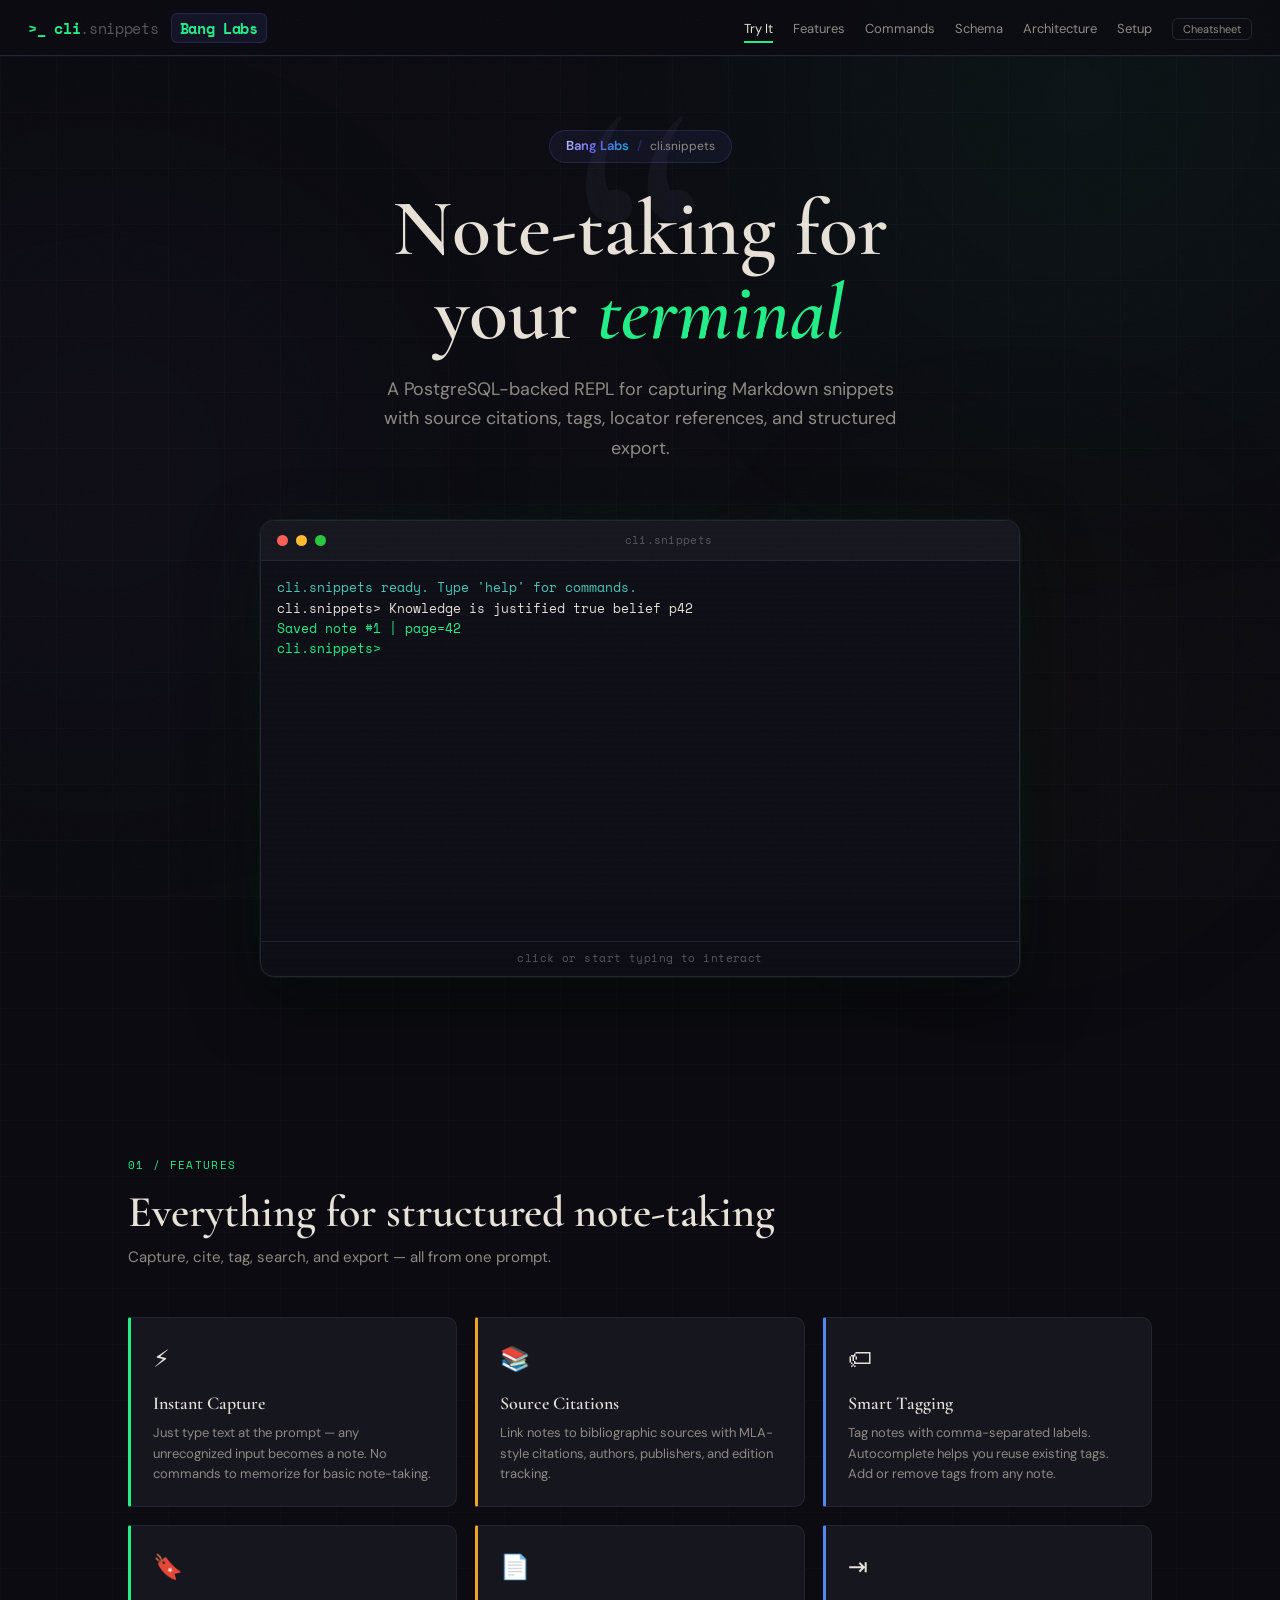
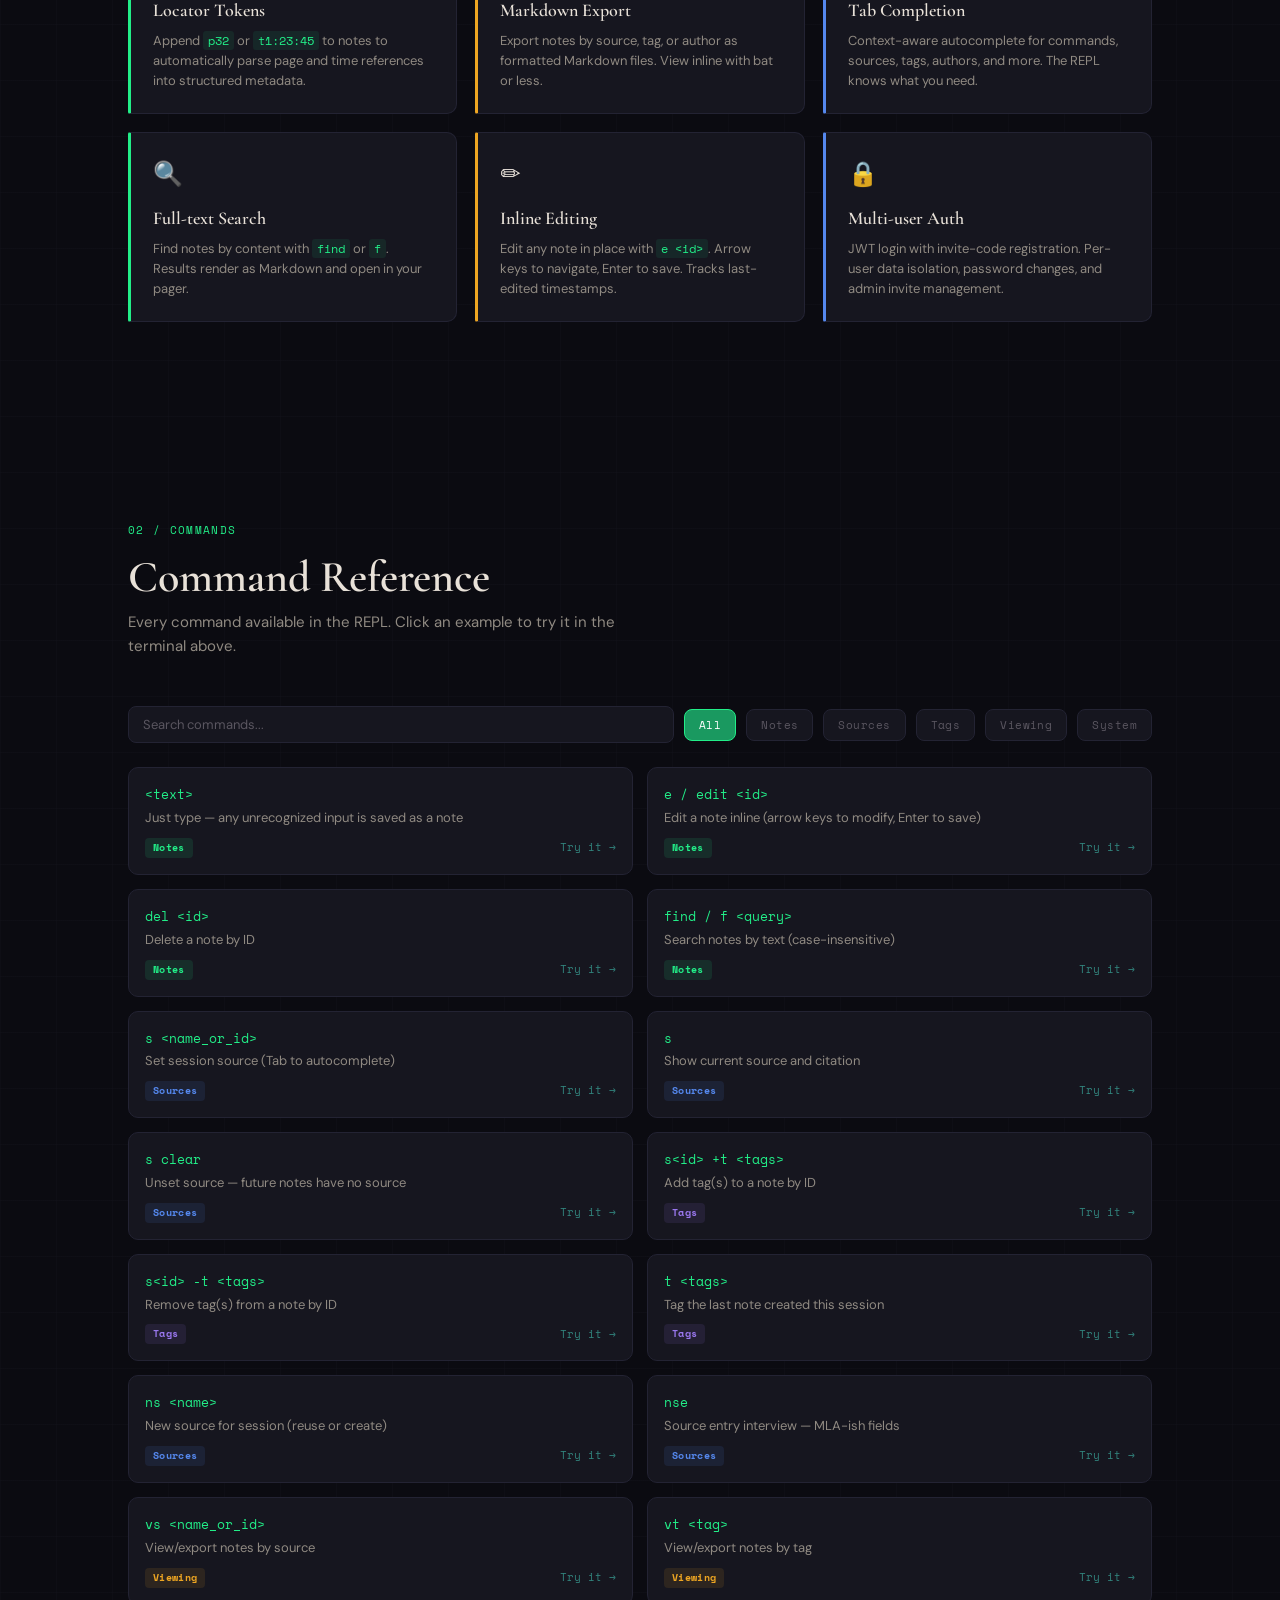
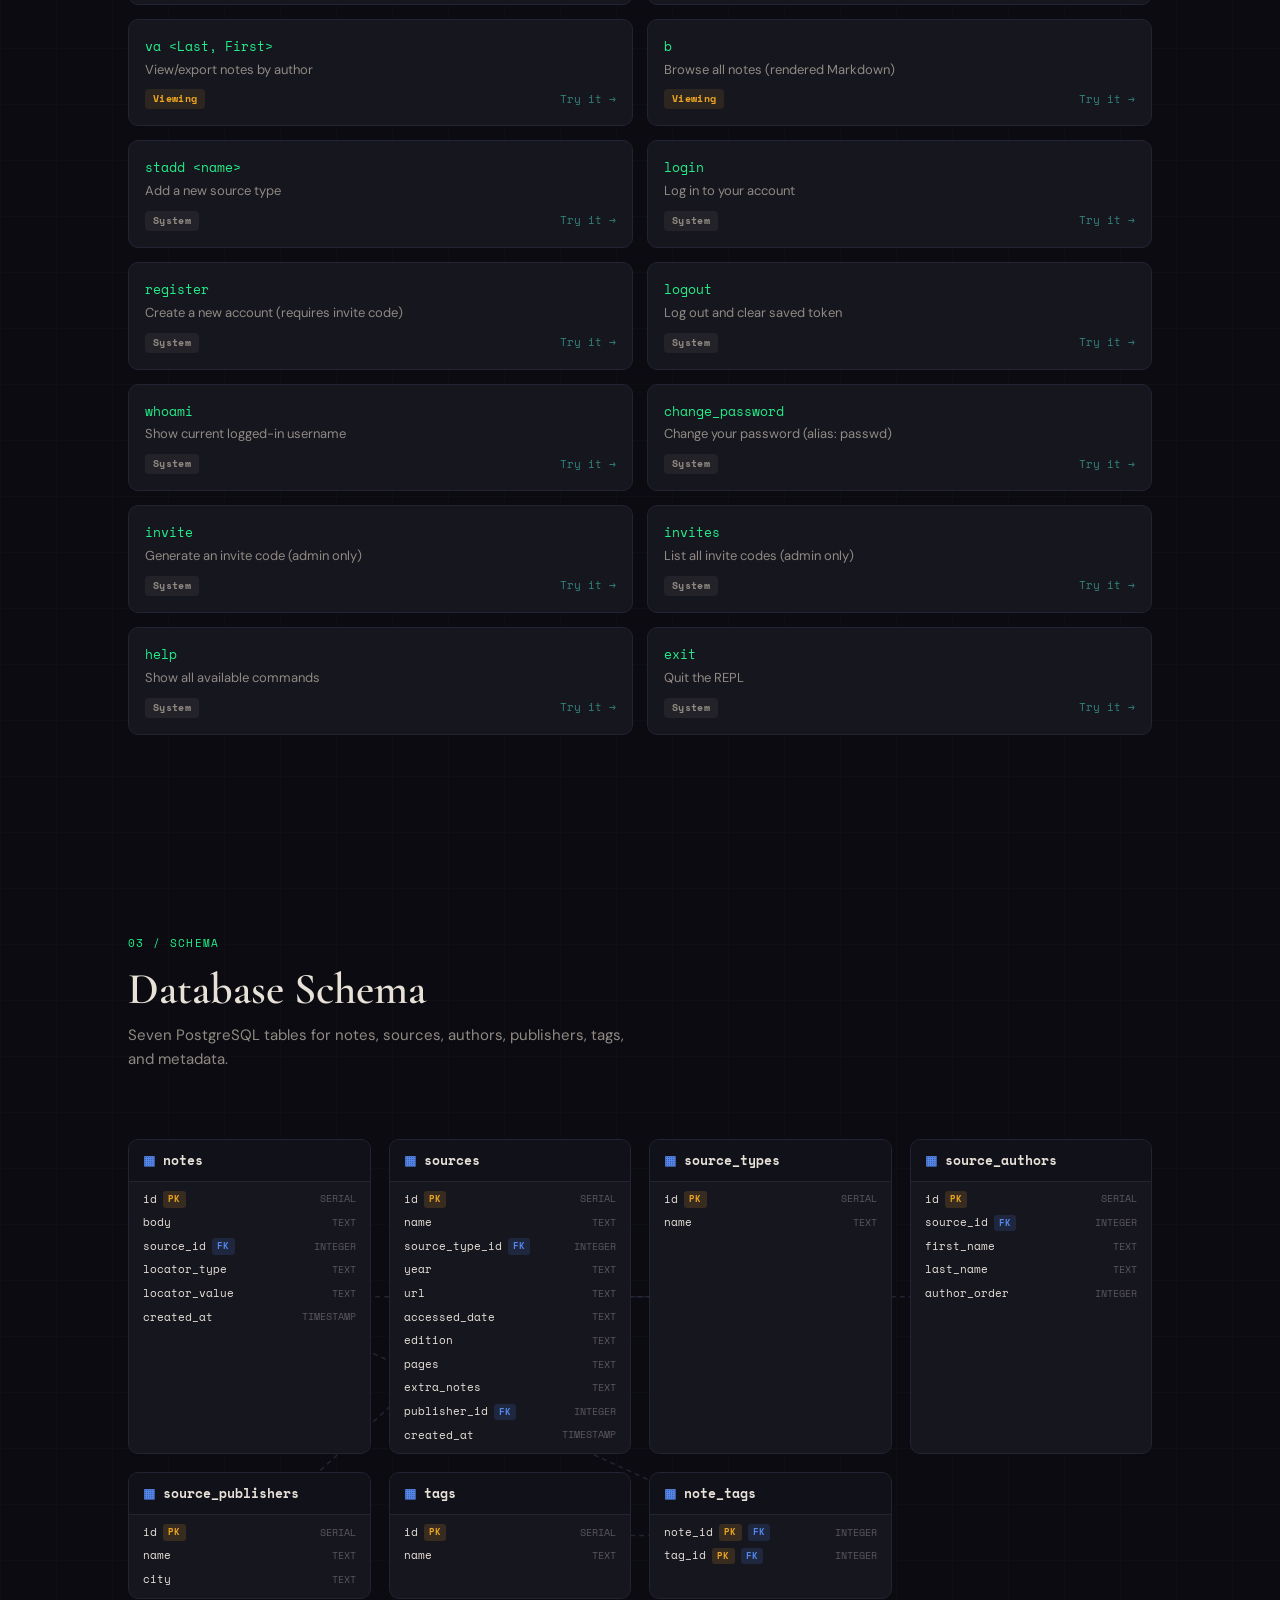
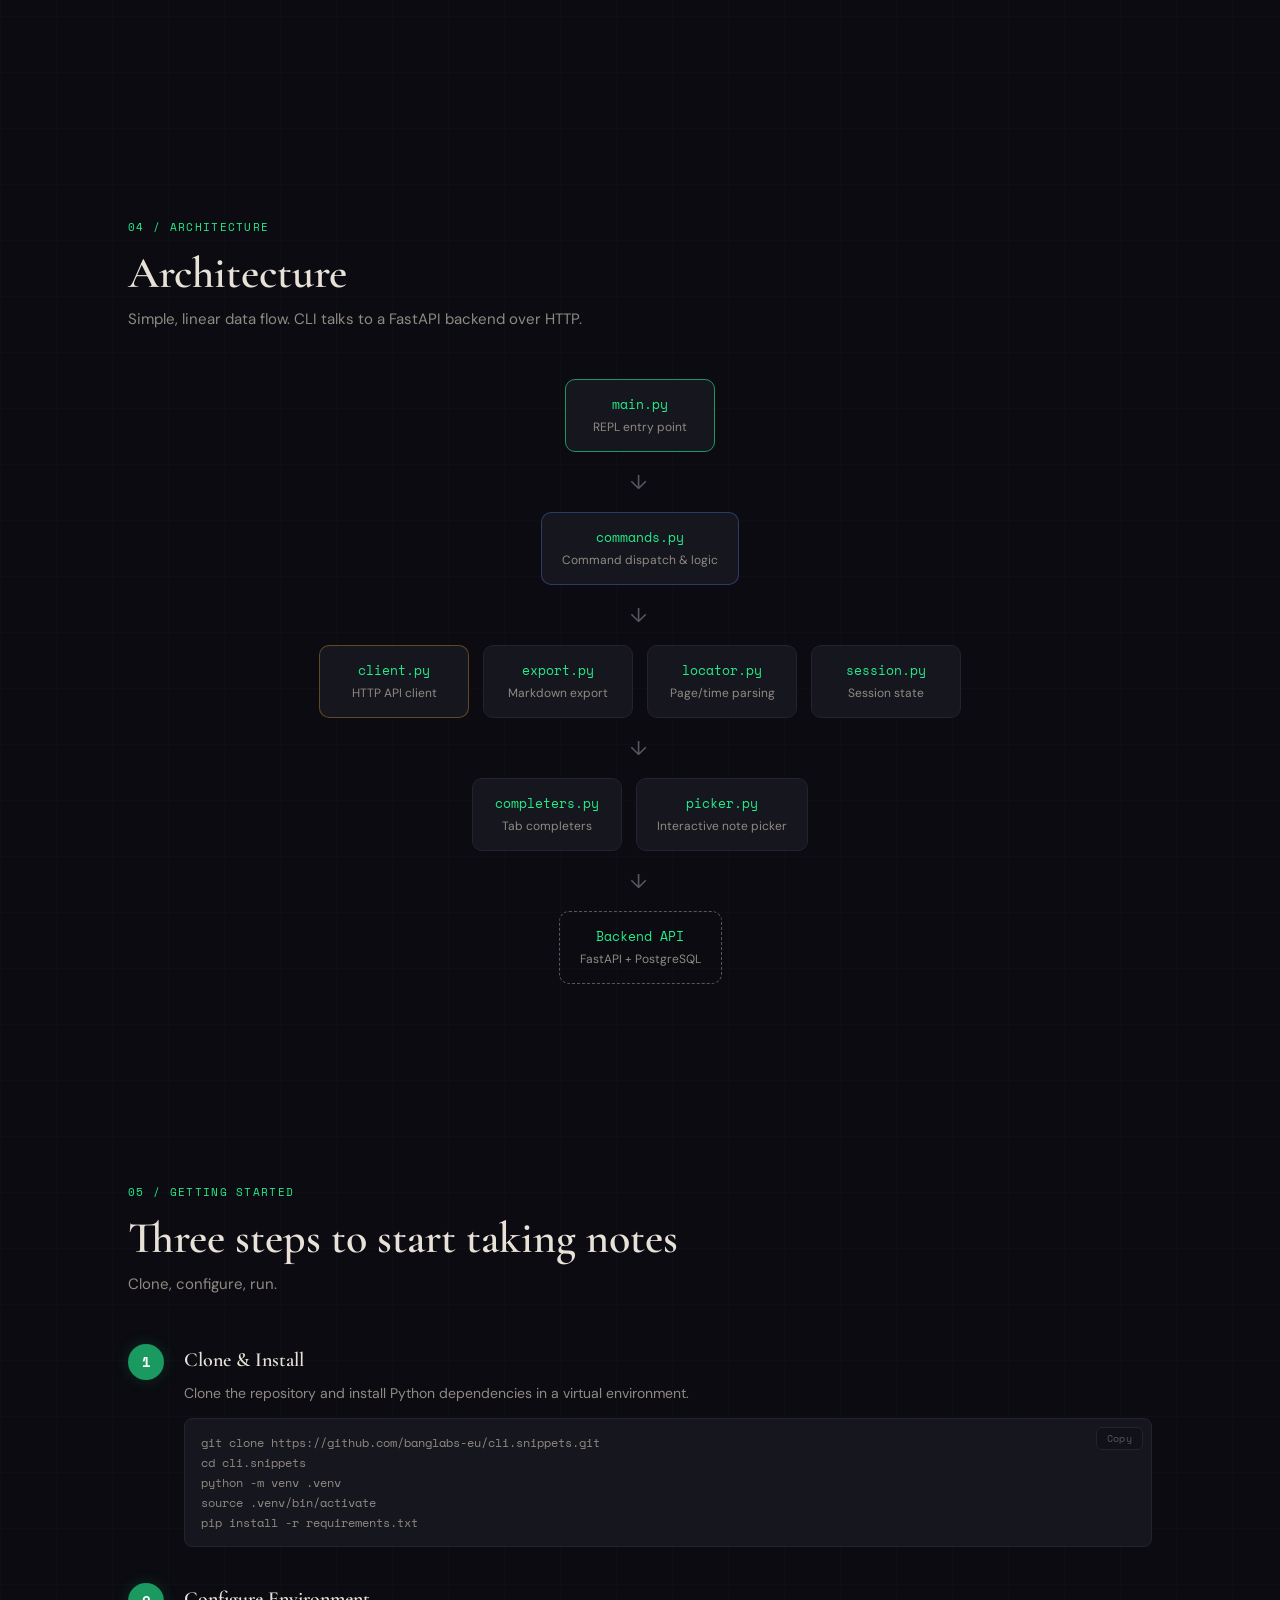
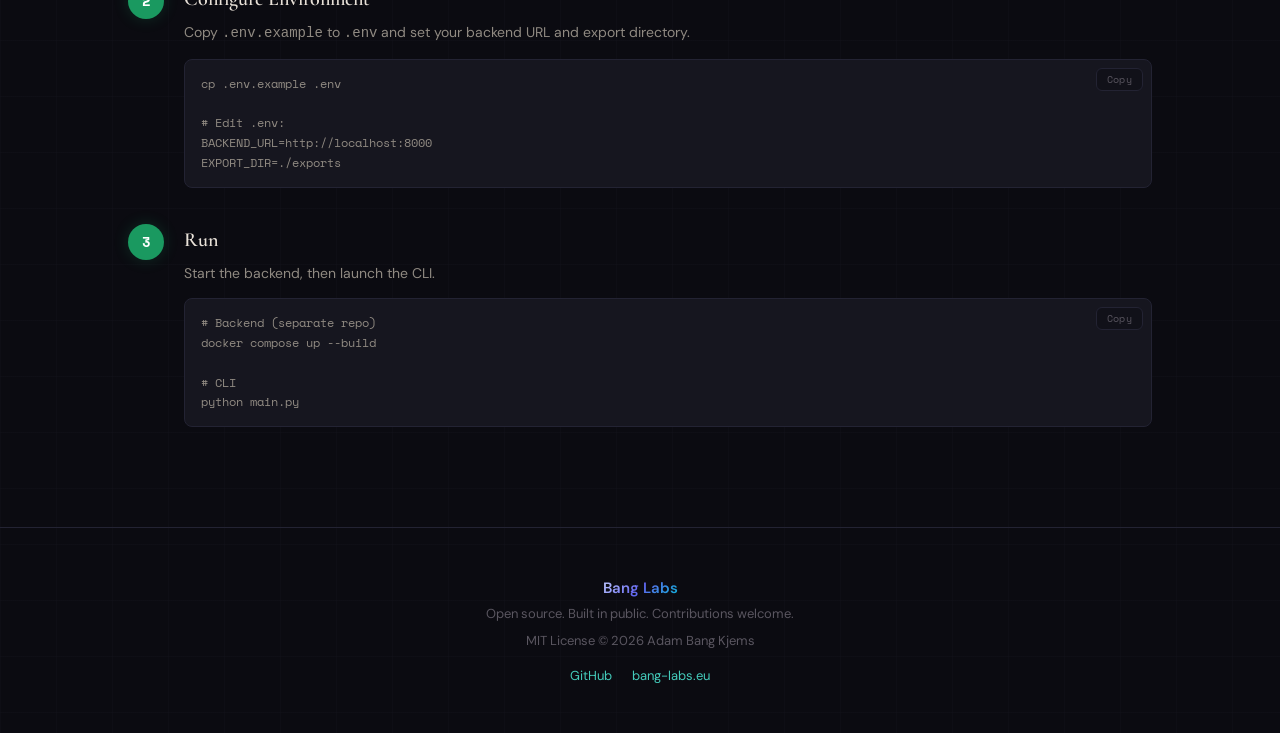
==== commit 7f2bd92c: "Rebrand to cli.Snippets, add install script, localized app name - Rename snippets.cli/snippets-cli t" ====
--- a/docs/index.html
+++ b/docs/index.html
@@ -3,7 +3,7 @@
 <head>
 <meta charset="UTF-8">
 <meta name="viewport" content="width=device-width, initial-scale=1.0">
-<title>Snippets CLI — Note-taking for your terminal</title>
+<title>cli.snippets — Note-taking for your terminal</title>
 <link rel="preconnect" href="https://fonts.googleapis.com">
 <link rel="preconnect" href="https://fonts.gstatic.com" crossorigin>
 <link href="https://fonts.googleapis.com/css2?family=Cormorant+Garamond:ital,wght@0,400;0,600;0,700;1,400;1,600&family=DM+Sans:wght@400;500;600&family=Space+Mono:wght@400;700&display=swap" rel="stylesheet">
@@ -827,7 +827,7 @@
 <!-- Navigation -->
 <nav>
   <div class="nav-brand">
-    <a href="#hero">&gt;_ snippets<span>.cli</span></a>
+    <a href="#hero">&gt;_ cli<span>.snippets</span></a>
     <a href="https://bang-labs.eu" class="nav-org" target="_blank" rel="noopener">Bang Labs</a>
   </div>
   <button class="hamburger" aria-label="Menu">&#9776;</button>
@@ -848,7 +848,7 @@
     <a href="https://bang-labs.eu" class="hero-org-badge" target="_blank" rel="noopener">
       <span class="org-name">Bang Labs</span>
       <span class="org-sep">/</span>
-      <span class="org-project">snippets-cli</span>
+      <span class="org-project">cli.snippets</span>
     </a>
     <h1 class="hero-title">Note-taking for<br>your <em>terminal</em></h1>
     <p class="hero-subtitle">A PostgreSQL-backed REPL for capturing Markdown snippets with source citations, tags, locator references, and structured export.</p>
@@ -859,10 +859,10 @@
       <span class="terminal-dot red"></span>
       <span class="terminal-dot yellow"></span>
       <span class="terminal-dot green"></span>
-      <span class="terminal-titlebar-text">snippets-cli</span>
+      <span class="terminal-titlebar-text">cli.snippets</span>
     </div>
     <div class="terminal-body" id="terminal-body">
-      <div class="terminal-line info">Snippets CLI ready. Type 'help' for commands.</div>
+      <div class="terminal-line info">cli.snippets ready. Type 'help' for commands.</div>
       <div class="terminal-line dim"></div>
     </div>
     <div class="terminal-click-hint" id="terminal-hint">click or start typing to interact</div>
@@ -1026,8 +1026,8 @@
         <p>Clone the repository and install Python dependencies in a virtual environment.</p>
         <div class="code-block">
           <button class="copy-btn" data-copy="clone-install">Copy</button>
-          <pre id="clone-install">git clone https://github.com/banglabs-eu/snippets-cli.git
-cd snippets-cli
+          <pre id="clone-install">git clone https://github.com/banglabs-eu/cli.snippets.git
+cd cli.snippets
 python -m venv .venv
 source .venv/bin/activate
 pip install -r requirements.txt</pre>
@@ -1076,7 +1076,7 @@
   <p>Open source. Built in public. Contributions welcome.</p>
   <p style="margin-top: 6px;">MIT License &copy; 2026 Adam Bang Kjems</p>
   <div class="footer-links">
-    <a href="https://github.com/banglabs-eu/snippets-cli">GitHub</a>
+    <a href="https://github.com/banglabs-eu/cli.snippets">GitHub</a>
     <a href="https://bang-labs.eu" target="_blank" rel="noopener">bang-labs.eu</a>
   </div>
 </footer>
@@ -1231,9 +1231,9 @@
     if (this.interviewMode) return '';
     if (this.currentSourceId) {
       const src = this.sources.find(s => s.id === this.currentSourceId);
-      return `snippets [${src ? src.name : '?'}]> `;
-    }
-    return 'snippets> ';
+      return `cli.snippets [${src ? src.name : '?'}]> `;
+    }
+    return 'cli.snippets> ';
   }
 
   _createInputLine() {
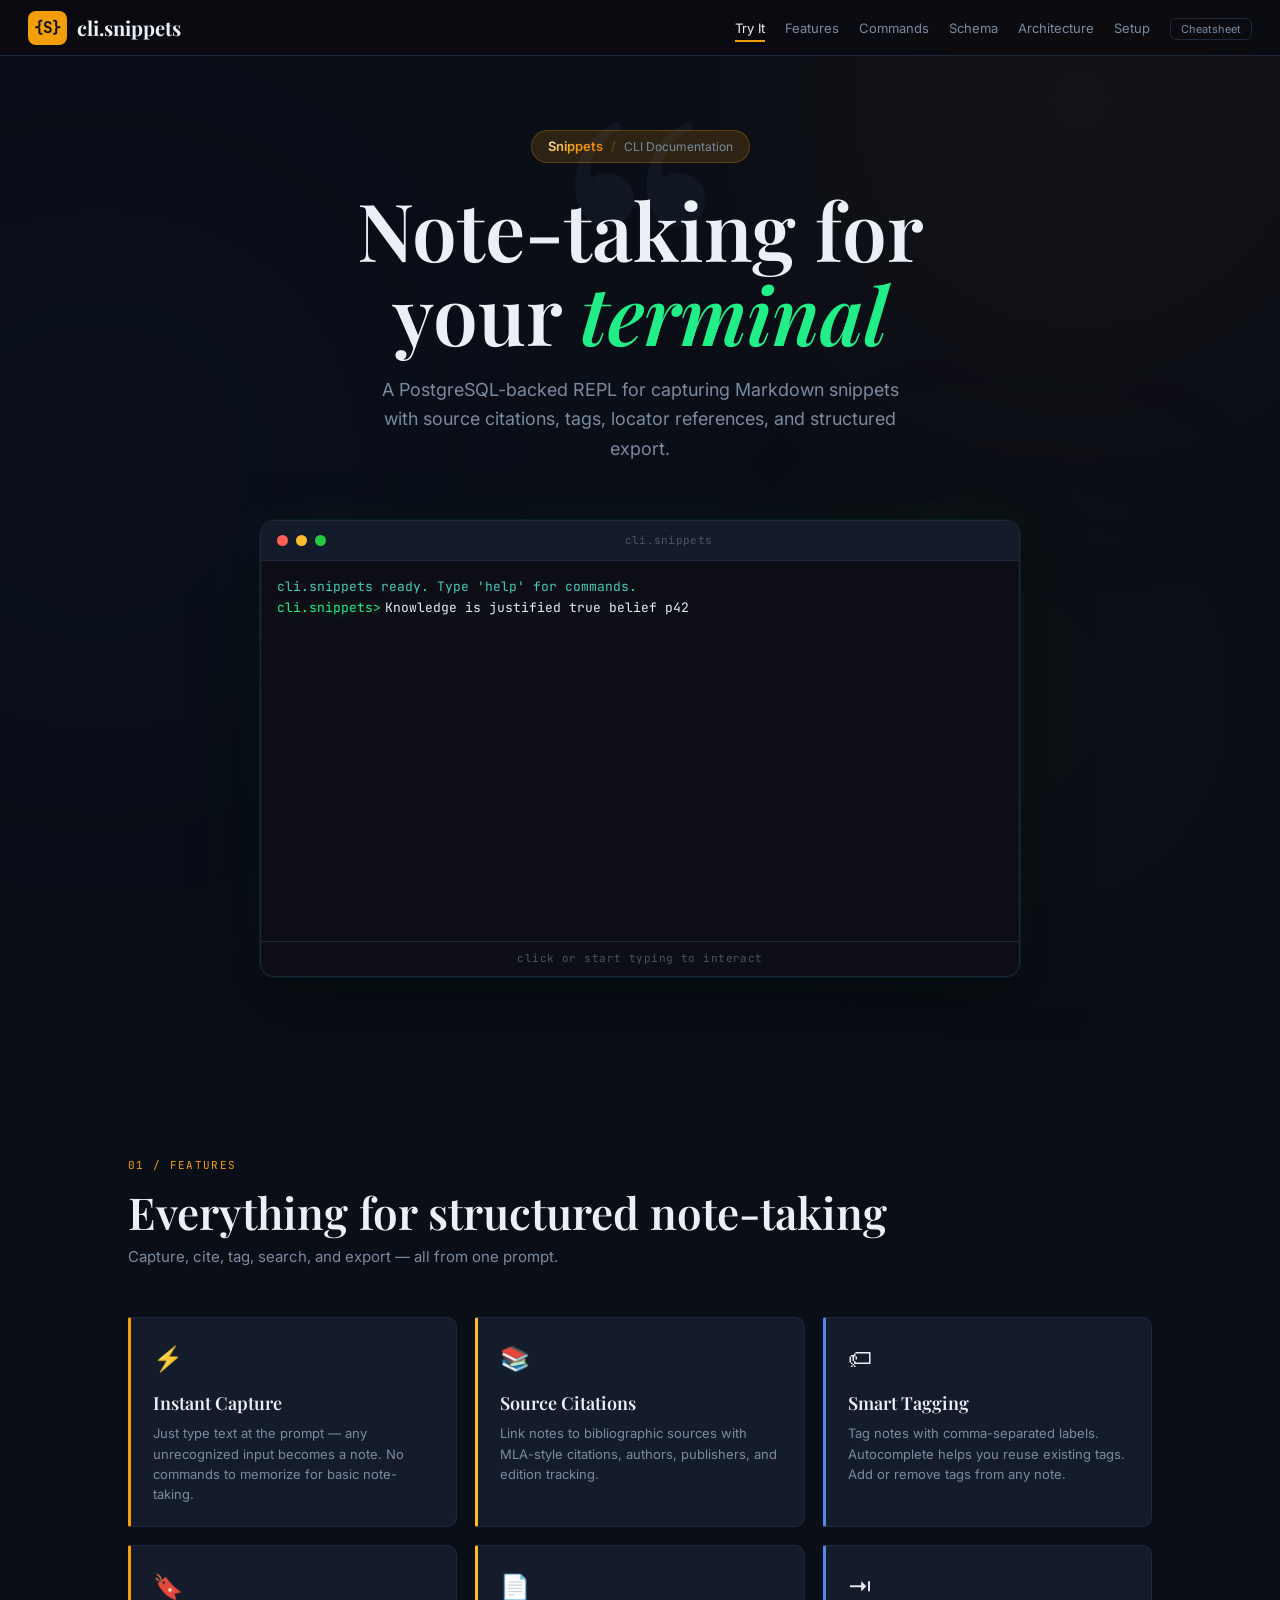
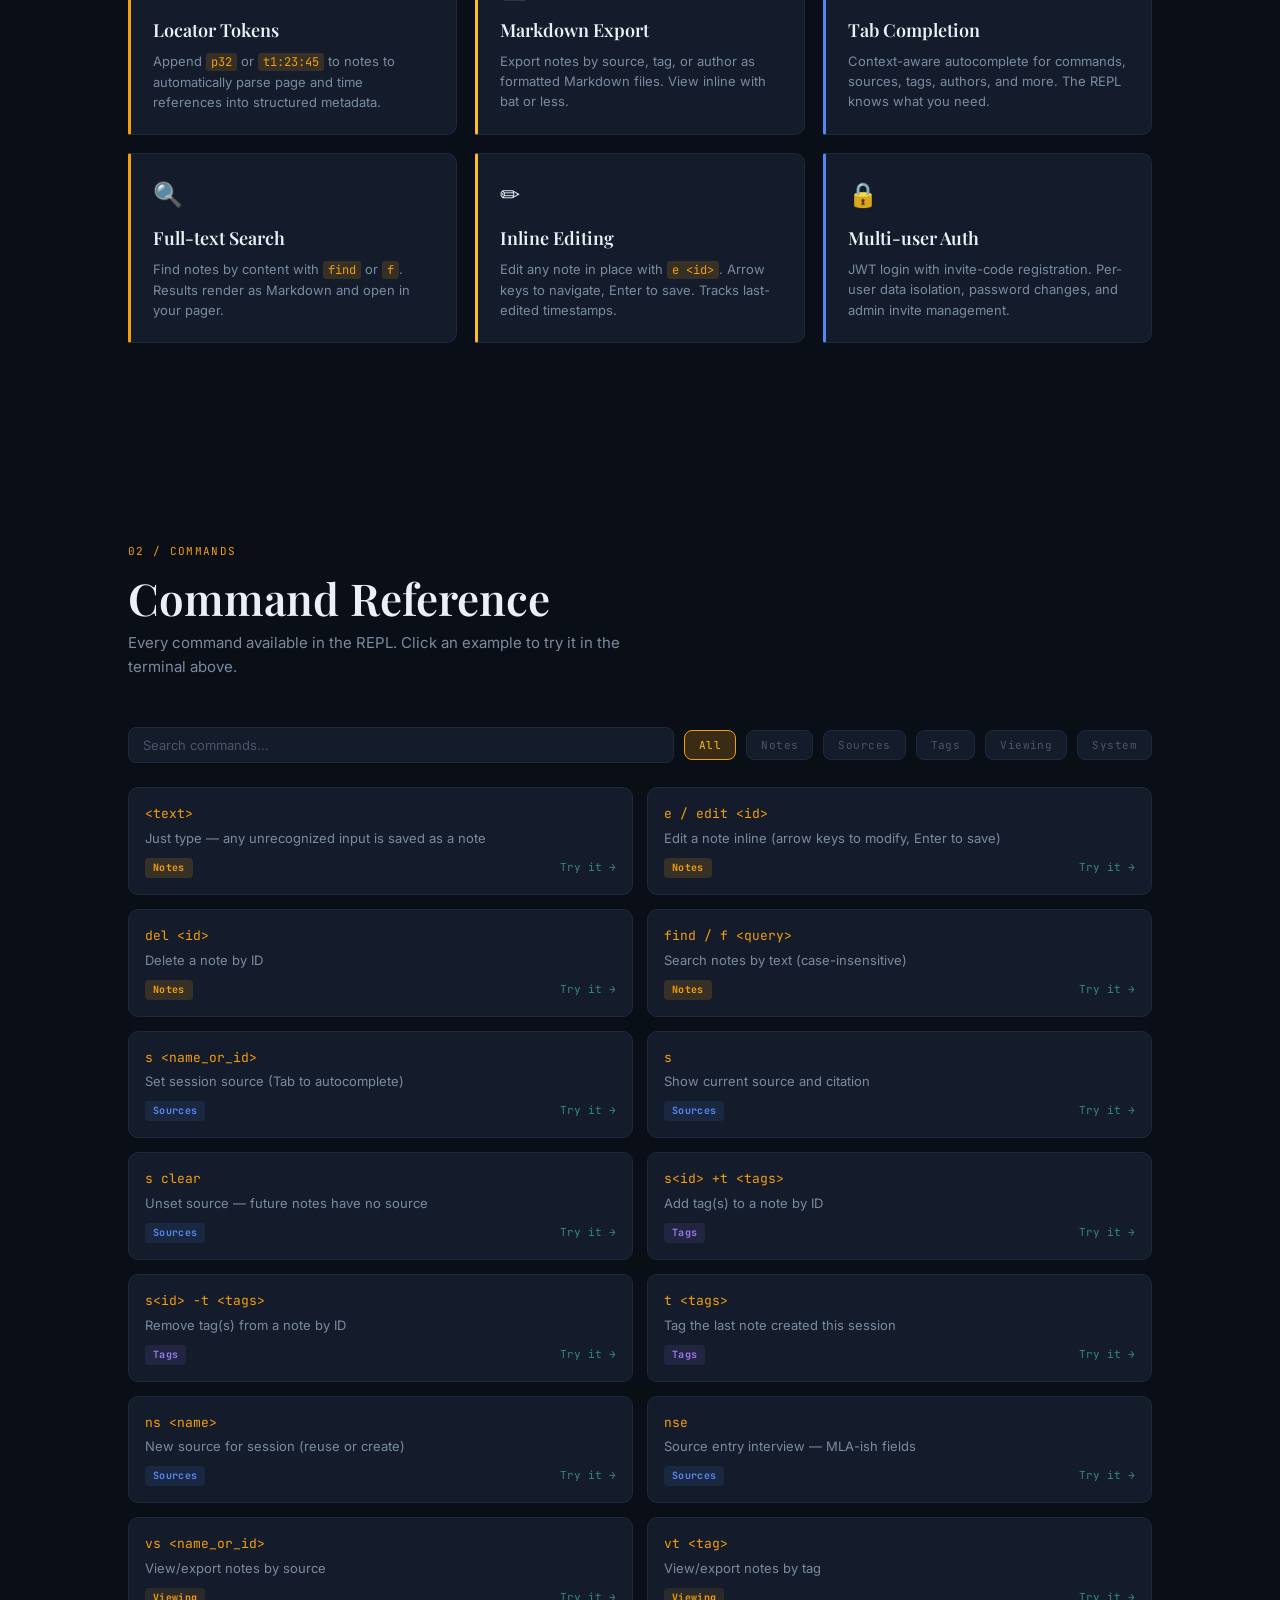
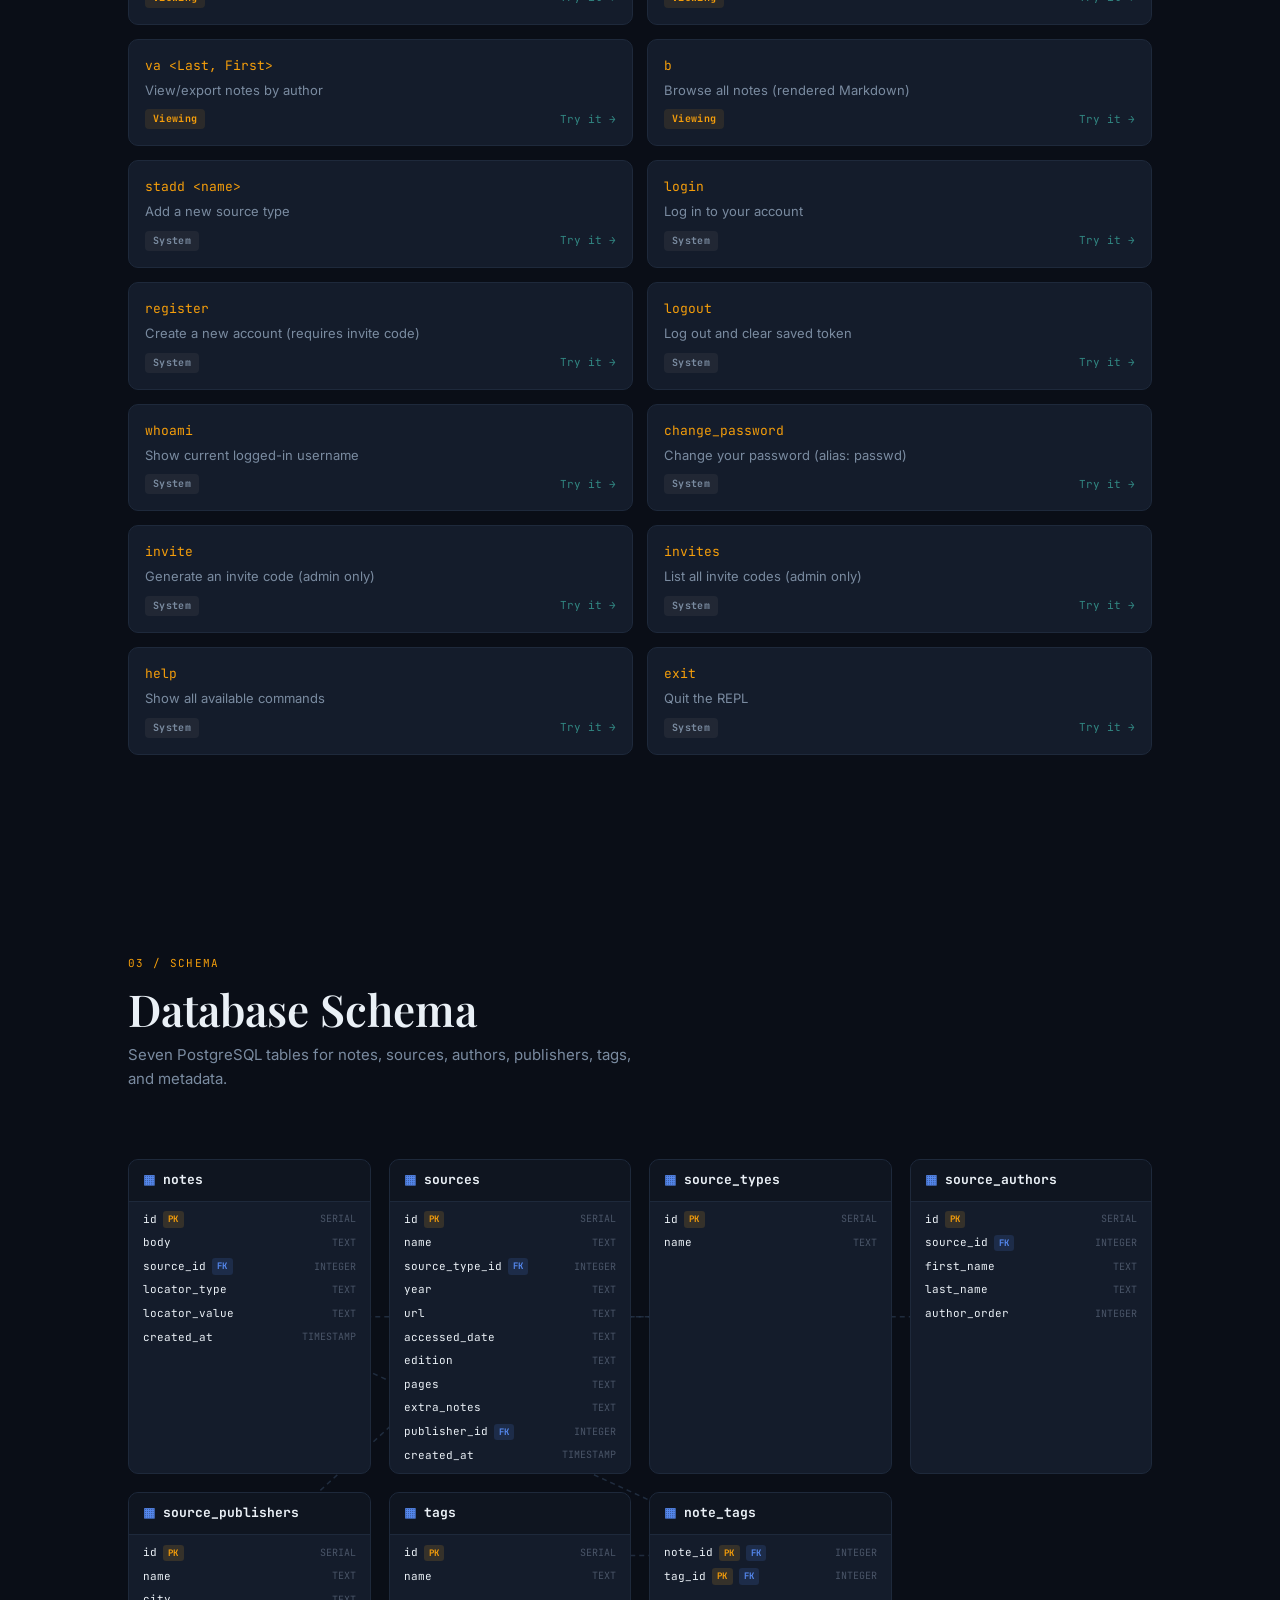
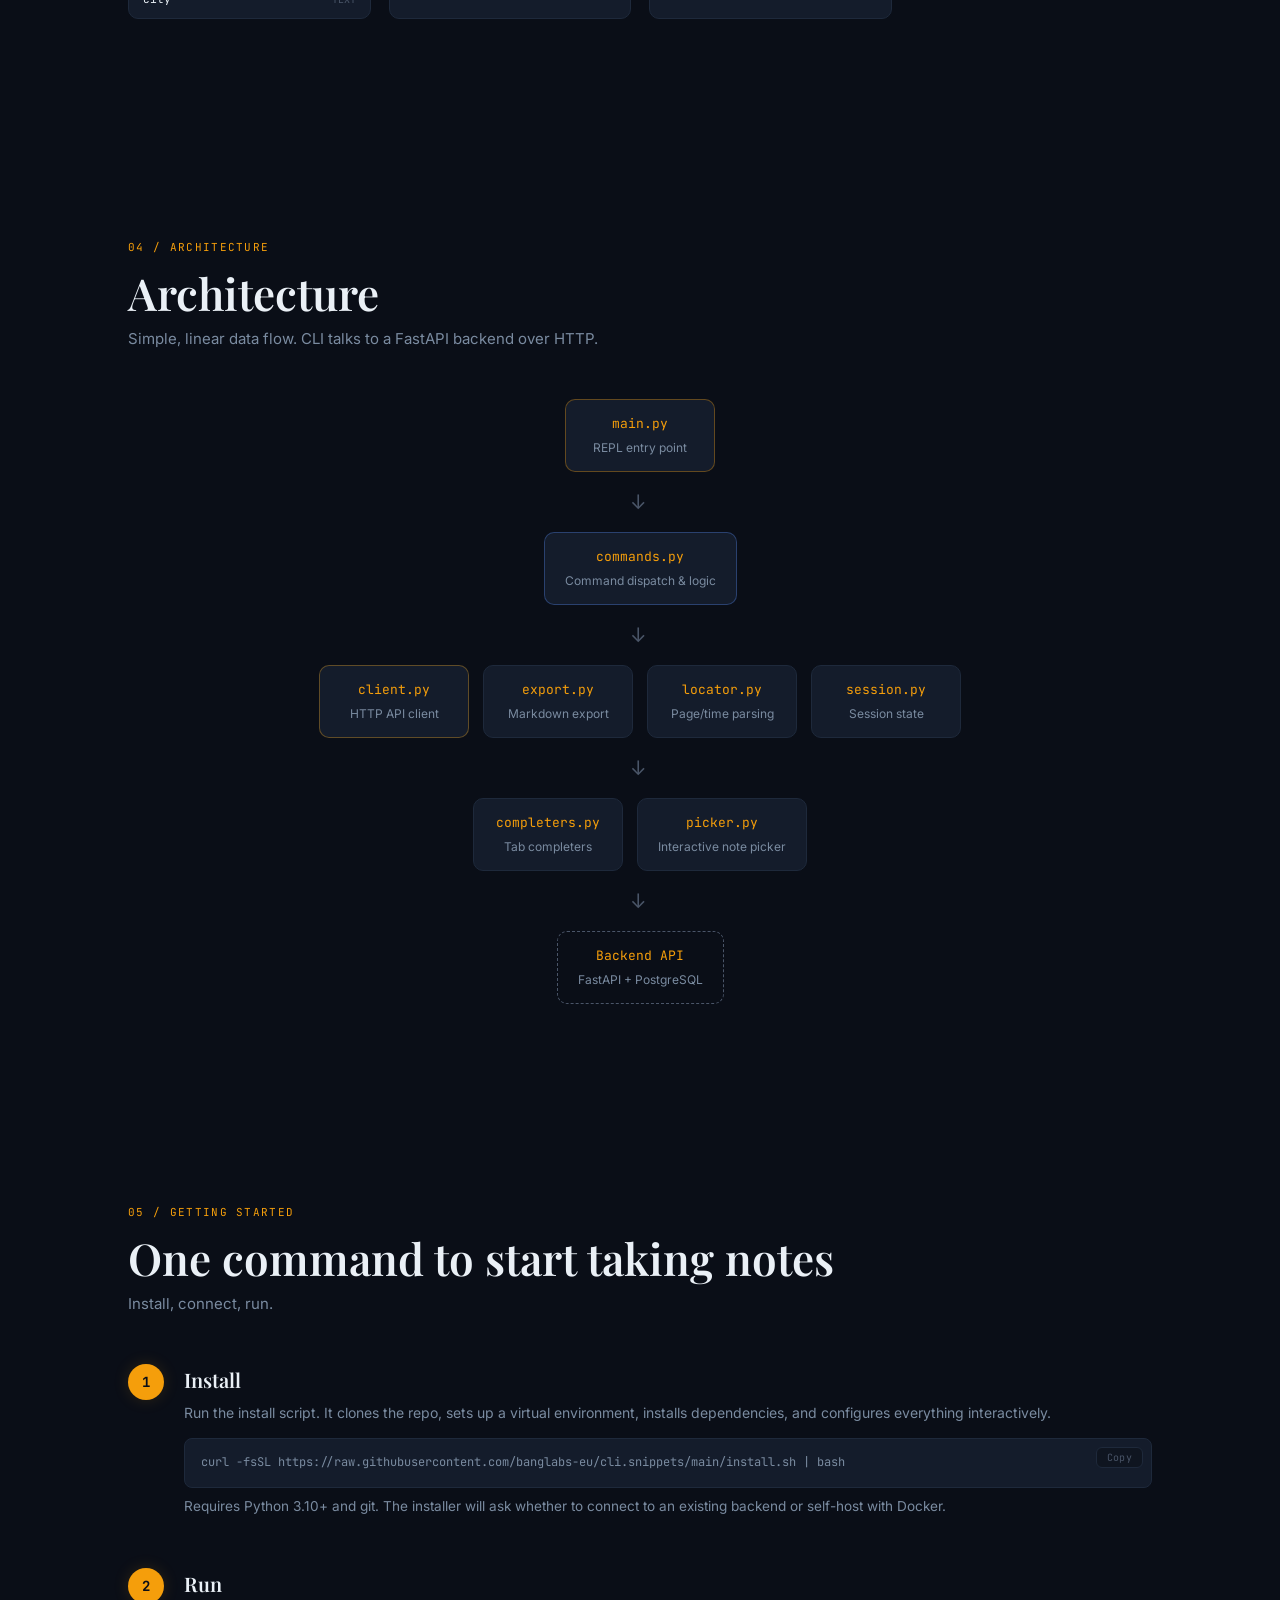
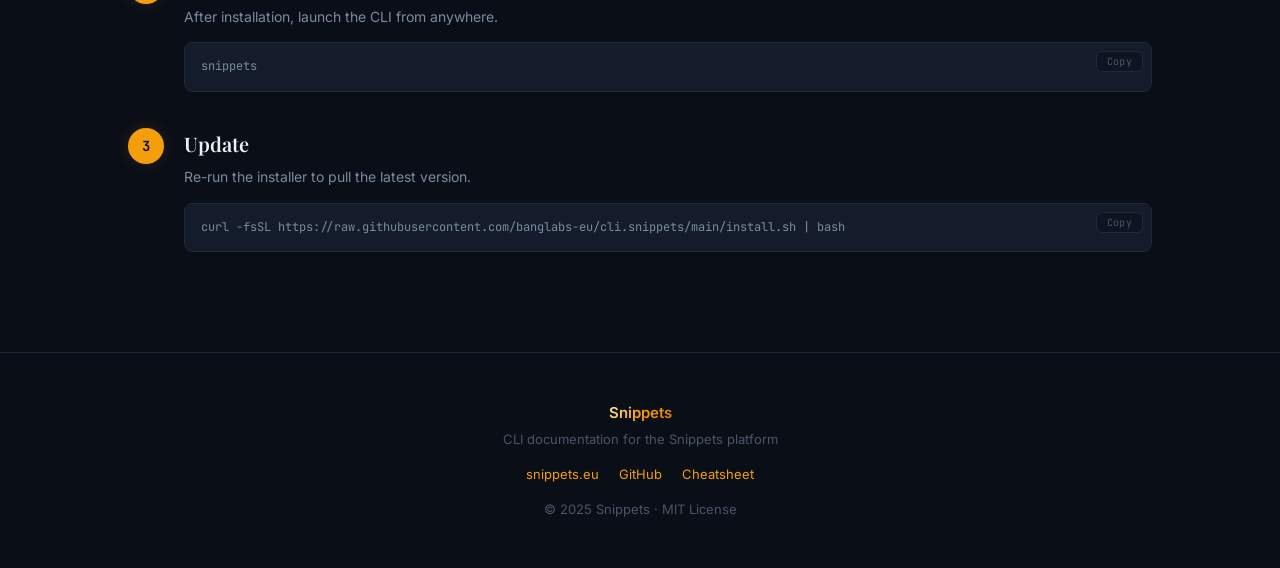
==== commit cf92ad2a: "update" ====
--- a/docs/index.html
+++ b/docs/index.html
@@ -6,30 +6,34 @@
 <title>cli.snippets — Note-taking for your terminal</title>
 <link rel="preconnect" href="https://fonts.googleapis.com">
 <link rel="preconnect" href="https://fonts.gstatic.com" crossorigin>
-<link href="https://fonts.googleapis.com/css2?family=Cormorant+Garamond:ital,wght@0,400;0,600;0,700;1,400;1,600&family=DM+Sans:wght@400;500;600&family=Space+Mono:wght@400;700&display=swap" rel="stylesheet">
+<link rel="icon" href="data:image/svg+xml,<svg xmlns='http://www.w3.org/2000/svg' viewBox='0 0 32 32'><rect width='32' height='32' rx='6' fill='%23f59e0b'/><text x='16' y='23' text-anchor='middle' font-family='monospace' font-size='16' font-weight='bold' fill='%230a0e17'>{S}</text></svg>">
+<link href="https://fonts.googleapis.com/css2?family=Inter:wght@400;500;600;700&family=Playfair+Display:wght@700&family=JetBrains+Mono:wght@400;500&display=swap" rel="stylesheet">
 <style>
 /* ─── Variables ─── */
 :root {
-  --bg: #0b0b11;
-  --bg-raised: #111119;
-  --bg-card: #16161f;
-  --bg-card-hover: #1b1b26;
-  --border: #232333;
-  --border-light: #2e2e42;
-  --text: #e8e1d8;
-  --text-dim: #908a82;
-  --text-faint: #5a5660;
+  --bg: #0a0e17;
+  --bg-raised: #0f1520;
+  --bg-card: #141c2b;
+  --bg-card-hover: #1a2438;
+  --border: #1e293b;
+  --border-light: #2a3a50;
+  --text: #eaf0f6;
+  --text-dim: #7a8ba0;
+  --text-faint: #4a5568;
+  --accent: #f59e0b;
+  --accent-light: #fbbf24;
+  --accent-glow: rgba(245, 158, 11, 0.15);
   --green: #22ee88;
   --green-dim: #1a9960;
   --green-glow: rgba(34, 238, 136, 0.10);
-  --amber: #eea622;
+  --amber: #f59e0b;
   --blue: #5588ee;
   --purple: #9977ee;
   --rose: #ee4466;
   --cyan: #44ccbb;
-  --font-display: 'Cormorant Garamond', Georgia, serif;
-  --font-body: 'DM Sans', system-ui, sans-serif;
-  --font-mono: 'Space Mono', 'Courier New', monospace;
+  --font-display: 'Playfair Display', Georgia, 'Times New Roman', serif;
+  --font-body: 'Inter', -apple-system, BlinkMacSystemFont, 'Segoe UI', sans-serif;
+  --font-mono: 'JetBrains Mono', 'Fira Code', 'Cascadia Code', monospace;
 }
 
 /* ─── Reset ─── */
@@ -41,26 +45,11 @@
   color: var(--text);
   line-height: 1.6;
   overflow-x: hidden;
-  background-image:
-    linear-gradient(rgba(35, 35, 51, 0.12) 1px, transparent 1px),
-    linear-gradient(90deg, rgba(35, 35, 51, 0.12) 1px, transparent 1px);
-  background-size: 56px 56px;
 }
 ::-webkit-scrollbar { width: 6px; }
 ::-webkit-scrollbar-track { background: var(--bg); }
 ::-webkit-scrollbar-thumb { background: var(--border); border-radius: 3px; }
 .mono { font-family: var(--font-mono); }
-
-/* ─── Grain overlay ─── */
-.grain {
-  position: fixed;
-  inset: 0;
-  pointer-events: none;
-  z-index: 10000;
-  opacity: 0.028;
-  background: url("data:image/svg+xml,%3Csvg viewBox='0 0 200 200' xmlns='http://www.w3.org/2000/svg'%3E%3Cfilter id='n'%3E%3CfeTurbulence type='fractalNoise' baseFrequency='0.75' numOctaves='4' stitchTiles='stitch'/%3E%3C/filter%3E%3Crect width='100%25' height='100%25' filter='url(%23n)'/%3E%3C/svg%3E");
-  background-size: 200px 200px;
-}
 
 /* ─── Background glows ─── */
 .bg-glow {
@@ -72,21 +61,21 @@
 }
 .bg-glow-1 {
   width: 600px; height: 600px;
-  background: var(--green);
+  background: var(--accent);
   opacity: 0.045;
   top: -200px; right: -100px;
   animation: drift1 25s ease-in-out infinite;
 }
 .bg-glow-2 {
   width: 500px; height: 500px;
-  background: var(--purple);
+  background: var(--blue);
   opacity: 0.04;
   bottom: 20%; left: -150px;
   animation: drift2 30s ease-in-out infinite;
 }
 .bg-glow-3 {
   width: 400px; height: 400px;
-  background: var(--amber);
+  background: var(--accent-light);
   opacity: 0.03;
   top: 55%; right: 5%;
   animation: drift3 20s ease-in-out infinite;
@@ -114,30 +103,32 @@
   align-items: center;
   gap: 12px;
 }
-.nav-brand a {
+.nav-logo {
+  display: flex;
+  align-items: center;
+  gap: 10px;
+  text-decoration: none;
+  color: var(--text);
+}
+.logo-mark {
+  display: flex;
+  align-items: center;
+  justify-content: center;
+  min-width: 34px;
+  height: 34px;
+  padding: 0 6px;
+  background: var(--accent);
+  color: var(--bg);
   font-family: var(--font-mono);
   font-weight: 700;
-  font-size: 15px;
-  color: var(--green);
-  text-decoration: none;
-  letter-spacing: -0.02em;
-}
-.nav-brand a span { color: var(--text-faint); font-weight: 400; }
-.nav-org {
-  font-family: var(--font-body);
-  font-size: 11px;
-  font-weight: 500;
-  color: #c7d2fe;
-  background: rgba(99, 102, 241, 0.1);
-  border: 1px solid rgba(99, 102, 241, 0.2);
-  border-radius: 6px;
-  padding: 2px 8px;
-  text-decoration: none;
-  transition: background 0.2s, border-color 0.2s;
-}
-.nav-org:hover {
-  background: rgba(99, 102, 241, 0.18);
-  border-color: rgba(99, 102, 241, 0.4);
+  font-size: 16px;
+  border-radius: 8px;
+  letter-spacing: -1px;
+}
+.logo-text {
+  font-family: var(--font-display);
+  font-size: 20px;
+  font-weight: 700;
 }
 .nav-links { display: flex; gap: 20px; list-style: none; align-items: center; }
 .nav-links a {
@@ -150,7 +141,7 @@
 }
 .nav-links a:hover, .nav-links a.active {
   color: var(--text);
-  border-bottom-color: var(--green);
+  border-bottom-color: var(--accent);
 }
 .cheatsheet-link {
   border: 1px solid var(--border) !important;
@@ -161,8 +152,8 @@
   transition: border-color 0.2s, background 0.2s, color 0.2s !important;
 }
 .cheatsheet-link:hover {
-  border-color: var(--blue) !important;
-  background: rgba(85, 136, 238, 0.08) !important;
+  border-color: var(--accent) !important;
+  background: var(--accent-glow) !important;
   color: #fff !important;
 }
 .hamburger {
@@ -200,7 +191,7 @@
   font-size: 11px;
   letter-spacing: 0.12em;
   text-transform: uppercase;
-  color: var(--green);
+  color: var(--accent);
   display: block;
   margin-bottom: 12px;
 }
@@ -258,24 +249,24 @@
   margin-bottom: 24px;
   padding: 5px 16px;
   border-radius: 20px;
-  background: rgba(99, 102, 241, 0.08);
-  border: 1px solid rgba(99, 102, 241, 0.2);
+  background: var(--accent-glow);
+  border: 1px solid rgba(245, 158, 11, 0.25);
   text-decoration: none;
   transition: background 0.2s, border-color 0.2s;
 }
 .hero-org-badge:hover {
-  background: rgba(99, 102, 241, 0.15);
-  border-color: rgba(99, 102, 241, 0.4);
+  background: rgba(245, 158, 11, 0.2);
+  border-color: rgba(245, 158, 11, 0.4);
 }
 .hero-org-badge .org-name {
   font-size: 13px;
   font-weight: 600;
-  background: linear-gradient(135deg, #c7d2fe, #6366f1, #06b6d4);
+  background: linear-gradient(135deg, #fef3c7, #f59e0b, #d97706);
   -webkit-background-clip: text;
   -webkit-text-fill-color: transparent;
   background-clip: text;
 }
-.hero-org-badge .org-sep { color: rgba(99, 102, 241, 0.35); font-size: 13px; }
+.hero-org-badge .org-sep { color: rgba(245, 158, 11, 0.35); font-size: 13px; }
 .hero-org-badge .org-project { font-size: 12px; color: var(--text-dim); }
 .hero-title {
   font-family: var(--font-display);
@@ -426,12 +417,12 @@
 .feature-card {
   background: var(--bg-card);
   border: 1px solid var(--border);
-  border-left: 3px solid var(--green);
+  border-left: 3px solid var(--accent);
   border-radius: 2px 10px 10px 2px;
   padding: 22px;
   transition: transform 0.25s cubic-bezier(0.16, 1, 0.3, 1), border-color 0.25s, box-shadow 0.25s;
 }
-.feature-card:nth-child(3n+2) { border-left-color: var(--amber); }
+.feature-card:nth-child(3n+2) { border-left-color: var(--accent-light); }
 .feature-card:nth-child(3n) { border-left-color: var(--blue); }
 .feature-card:hover {
   transform: translateY(-3px);
@@ -458,8 +449,8 @@
 .feature-card code {
   font-family: var(--font-mono);
   font-size: 12px;
-  color: var(--green);
-  background: rgba(34, 238, 136, 0.08);
+  color: var(--accent);
+  background: var(--accent-glow);
   padding: 1px 5px;
   border-radius: 3px;
 }
@@ -486,8 +477,8 @@
   transition: border-color 0.2s, box-shadow 0.2s;
 }
 .commands-search:focus {
-  border-color: var(--green);
-  box-shadow: 0 0 0 3px rgba(34, 238, 136, 0.08);
+  border-color: var(--accent);
+  box-shadow: 0 0 0 3px var(--accent-glow);
 }
 .commands-search::placeholder { color: var(--text-faint); }
 .filter-btn {
@@ -504,9 +495,9 @@
 }
 .filter-btn:hover { border-color: var(--text-faint); color: var(--text-dim); }
 .filter-btn.active {
-  background: var(--green-dim);
-  border-color: var(--green);
-  color: #fff;
+  background: rgba(245, 158, 11, 0.2);
+  border-color: var(--accent);
+  color: var(--accent-light);
 }
 .commands-grid {
   display: grid;
@@ -529,7 +520,7 @@
 .command-syntax {
   font-family: var(--font-mono);
   font-size: 13px;
-  color: var(--green);
+  color: var(--accent);
   margin-bottom: 4px;
 }
 .command-desc {
@@ -552,7 +543,7 @@
   font-weight: 700;
   letter-spacing: 0.03em;
 }
-.badge-notes { background: rgba(34, 238, 136, 0.1); color: var(--green); }
+.badge-notes { background: var(--accent-glow); color: var(--accent); }
 .badge-sources { background: rgba(85, 136, 238, 0.1); color: var(--blue); }
 .badge-tags { background: rgba(153, 119, 238, 0.1); color: var(--purple); }
 .badge-viewing { background: rgba(238, 166, 34, 0.1); color: var(--amber); }
@@ -674,7 +665,7 @@
 .arch-card .filename {
   font-family: var(--font-mono);
   font-size: 13px;
-  color: var(--green);
+  color: var(--accent);
   margin-bottom: 3px;
 }
 .arch-card .filedesc {
@@ -694,7 +685,7 @@
   line-height: 1;
   letter-spacing: 4px;
 }
-.arch-card.entry { border-color: var(--green-dim); }
+.arch-card.entry { border-color: rgba(245, 158, 11, 0.35); }
 .arch-card.core { border-color: rgba(85, 136, 238, 0.35); }
 .arch-card.data { border-color: rgba(238, 166, 34, 0.35); }
 .arch-card.external {
@@ -717,7 +708,7 @@
 .step-number {
   width: 36px; height: 36px;
   min-width: 36px;
-  background: var(--green-dim);
+  background: var(--accent);
   border-radius: 50%;
   display: flex;
   align-items: center;
@@ -725,8 +716,8 @@
   font-family: var(--font-mono);
   font-weight: 700;
   font-size: 14px;
-  color: #fff;
-  box-shadow: 0 0 16px rgba(34, 238, 136, 0.15);
+  color: var(--bg);
+  box-shadow: 0 0 16px var(--accent-glow);
 }
 .step-content { flex: 1; }
 .step-content h3 {
@@ -783,16 +774,16 @@
   font-size: 13px;
 }
 footer a {
-  color: var(--cyan);
+  color: var(--accent);
   text-decoration: none;
   transition: color 0.2s;
 }
-footer a:hover { color: var(--text); text-decoration: underline; }
+footer a:hover { color: var(--accent-light); text-decoration: underline; }
 .footer-brand {
   font-size: 15px;
   font-weight: 600;
   margin-bottom: 4px;
-  background: linear-gradient(135deg, #c7d2fe, #6366f1, #06b6d4);
+  background: linear-gradient(135deg, #fef3c7, #f59e0b, #d97706);
   -webkit-background-clip: text;
   -webkit-text-fill-color: transparent;
   background-clip: text;
@@ -819,7 +810,6 @@
 <body>
 
 <!-- Atmosphere -->
-<div class="grain"></div>
 <div class="bg-glow bg-glow-1"></div>
 <div class="bg-glow bg-glow-2"></div>
 <div class="bg-glow bg-glow-3"></div>
@@ -827,8 +817,10 @@
 <!-- Navigation -->
 <nav>
   <div class="nav-brand">
-    <a href="#hero">&gt;_ cli<span>.snippets</span></a>
-    <a href="https://bang-labs.eu" class="nav-org" target="_blank" rel="noopener">Bang Labs</a>
+    <a href="#hero" class="nav-logo">
+      <span class="logo-mark">{S}</span>
+      <span class="logo-text">cli.snippets</span>
+    </a>
   </div>
   <button class="hamburger" aria-label="Menu">&#9776;</button>
   <ul class="nav-links">
@@ -845,10 +837,10 @@
 <!-- Hero + Terminal -->
 <section id="hero">
   <div class="fade-in">
-    <a href="https://bang-labs.eu" class="hero-org-badge" target="_blank" rel="noopener">
-      <span class="org-name">Bang Labs</span>
+    <a href="https://snippets.eu" class="hero-org-badge">
+      <span class="org-name">Snippets</span>
       <span class="org-sep">/</span>
-      <span class="org-project">cli.snippets</span>
+      <span class="org-project">CLI Documentation</span>
     </a>
     <h1 class="hero-title">Note-taking for<br>your <em>terminal</em></h1>
     <p class="hero-subtitle">A PostgreSQL-backed REPL for capturing Markdown snippets with source citations, tags, locator references, and structured export.</p>
@@ -1015,70 +1007,60 @@
 <!-- Setup -->
 <section id="setup">
   <span class="section-label fade-in">05 / Getting Started</span>
-  <h2 class="section-title fade-in">Three steps to start taking notes</h2>
-  <p class="section-subtitle fade-in">Clone, configure, run.</p>
+  <h2 class="section-title fade-in">One command to start taking notes</h2>
+  <p class="section-subtitle fade-in">Install, connect, run.</p>
   <div class="setup-steps fade-in">
 
     <div class="setup-step">
       <div class="step-number">1</div>
       <div class="step-content">
-        <h3>Clone &amp; Install</h3>
-        <p>Clone the repository and install Python dependencies in a virtual environment.</p>
+        <h3>Install</h3>
+        <p>Run the install script. It clones the repo, sets up a virtual environment, installs dependencies, and configures everything interactively.</p>
         <div class="code-block">
           <button class="copy-btn" data-copy="clone-install">Copy</button>
-          <pre id="clone-install">git clone https://github.com/banglabs-eu/cli.snippets.git
-cd cli.snippets
-python -m venv .venv
-source .venv/bin/activate
-pip install -r requirements.txt</pre>
+          <pre id="clone-install">curl -fsSL https://raw.githubusercontent.com/banglabs-eu/cli.snippets/main/install.sh | bash</pre>
+        </div>
+        <p style="margin-top: 8px; color: var(--text-dim); font-size: 0.85em;">Requires Python 3.10+ and git. The installer will ask whether to connect to an existing backend or self-host with Docker.</p>
+      </div>
+    </div>
+
+    <div class="setup-step">
+      <div class="step-number">2</div>
+      <div class="step-content">
+        <h3>Run</h3>
+        <p>After installation, launch the CLI from anywhere.</p>
+        <div class="code-block">
+          <button class="copy-btn" data-copy="run-cmd">Copy</button>
+          <pre id="run-cmd">snippets</pre>
         </div>
       </div>
     </div>
 
     <div class="setup-step">
-      <div class="step-number">2</div>
+      <div class="step-number">3</div>
       <div class="step-content">
-        <h3>Configure Environment</h3>
-        <p>Copy <code>.env.example</code> to <code>.env</code> and set your backend URL and export directory.</p>
+        <h3>Update</h3>
+        <p>Re-run the installer to pull the latest version.</p>
         <div class="code-block">
           <button class="copy-btn" data-copy="env-config">Copy</button>
-          <pre id="env-config">cp .env.example .env
-
-# Edit .env:
-BACKEND_URL=http://localhost:8000
-EXPORT_DIR=./exports</pre>
+          <pre id="env-config">curl -fsSL https://raw.githubusercontent.com/banglabs-eu/cli.snippets/main/install.sh | bash</pre>
         </div>
       </div>
     </div>
 
-    <div class="setup-step">
-      <div class="step-number">3</div>
-      <div class="step-content">
-        <h3>Run</h3>
-        <p>Start the backend, then launch the CLI.</p>
-        <div class="code-block">
-          <button class="copy-btn" data-copy="run-cmd">Copy</button>
-          <pre id="run-cmd"># Backend (separate repo)
-docker compose up --build
-
-# CLI
-python main.py</pre>
-        </div>
-      </div>
-    </div>
-
   </div>
 </section>
 
 <!-- Footer -->
 <footer>
-  <a href="https://bang-labs.eu" class="footer-brand" target="_blank" rel="noopener">Bang Labs</a>
-  <p>Open source. Built in public. Contributions welcome.</p>
-  <p style="margin-top: 6px;">MIT License &copy; 2026 Adam Bang Kjems</p>
+  <a href="https://snippets.eu" class="footer-brand">Snippets</a>
+  <p>CLI documentation for the Snippets platform</p>
   <div class="footer-links">
+    <a href="https://snippets.eu">snippets.eu</a>
     <a href="https://github.com/banglabs-eu/cli.snippets">GitHub</a>
-    <a href="https://bang-labs.eu" target="_blank" rel="noopener">bang-labs.eu</a>
+    <a href="cheatsheet.html">Cheatsheet</a>
   </div>
+  <p style="margin-top: 14px;">&copy; 2025 Snippets &middot; MIT License</p>
 </footer>
 
 <!-- JavaScript -->
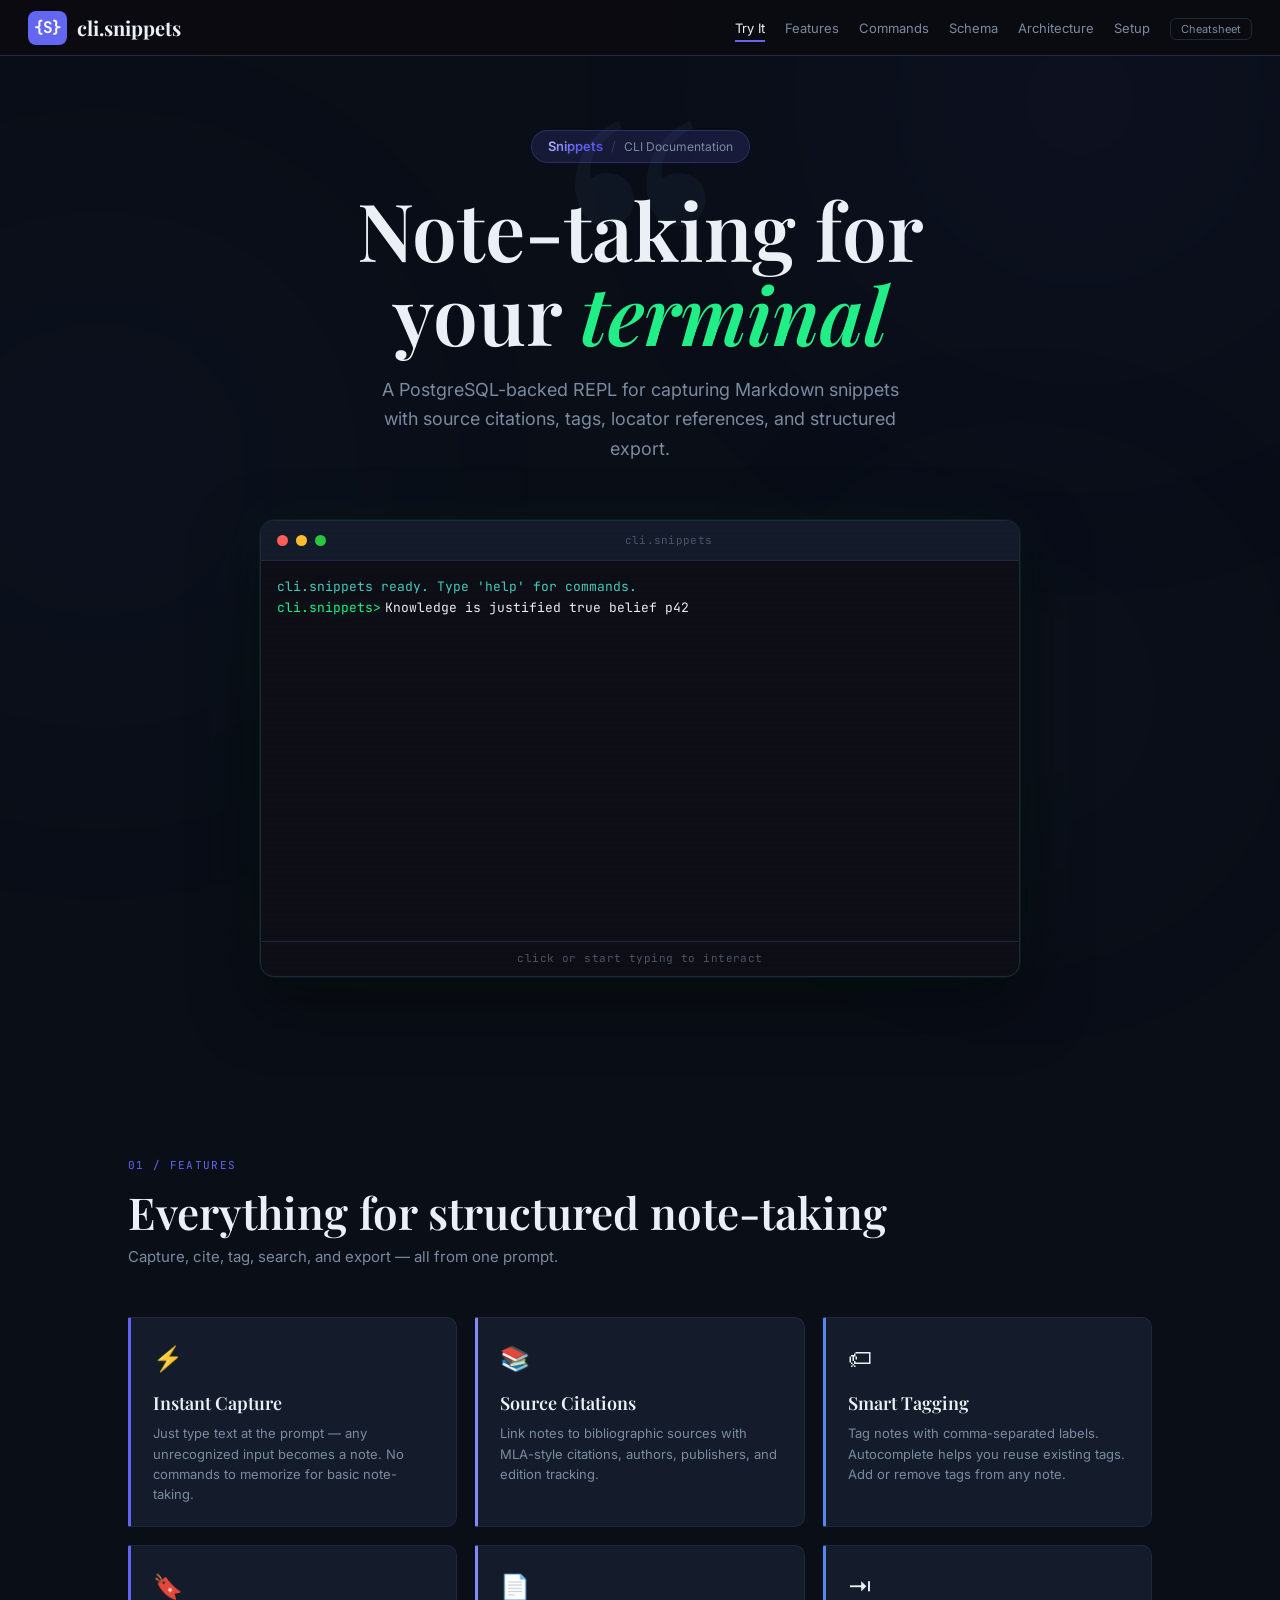
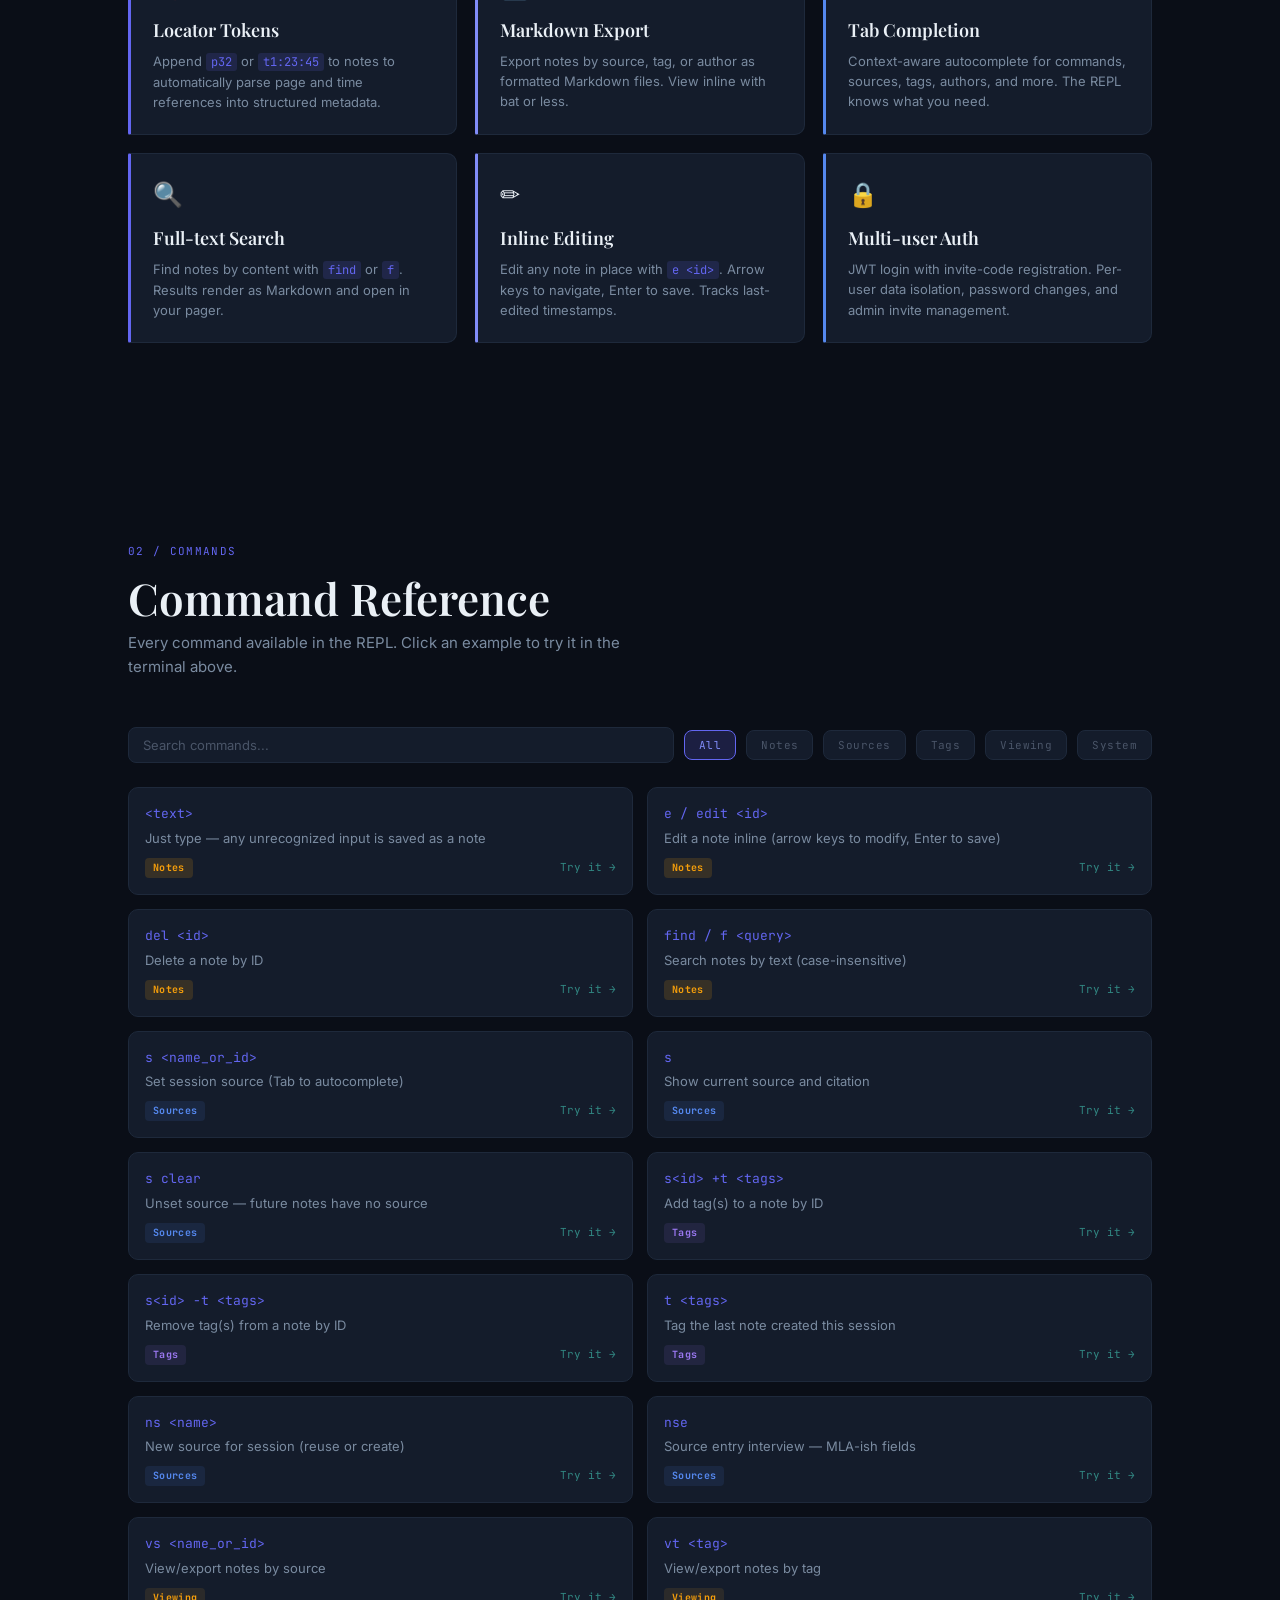
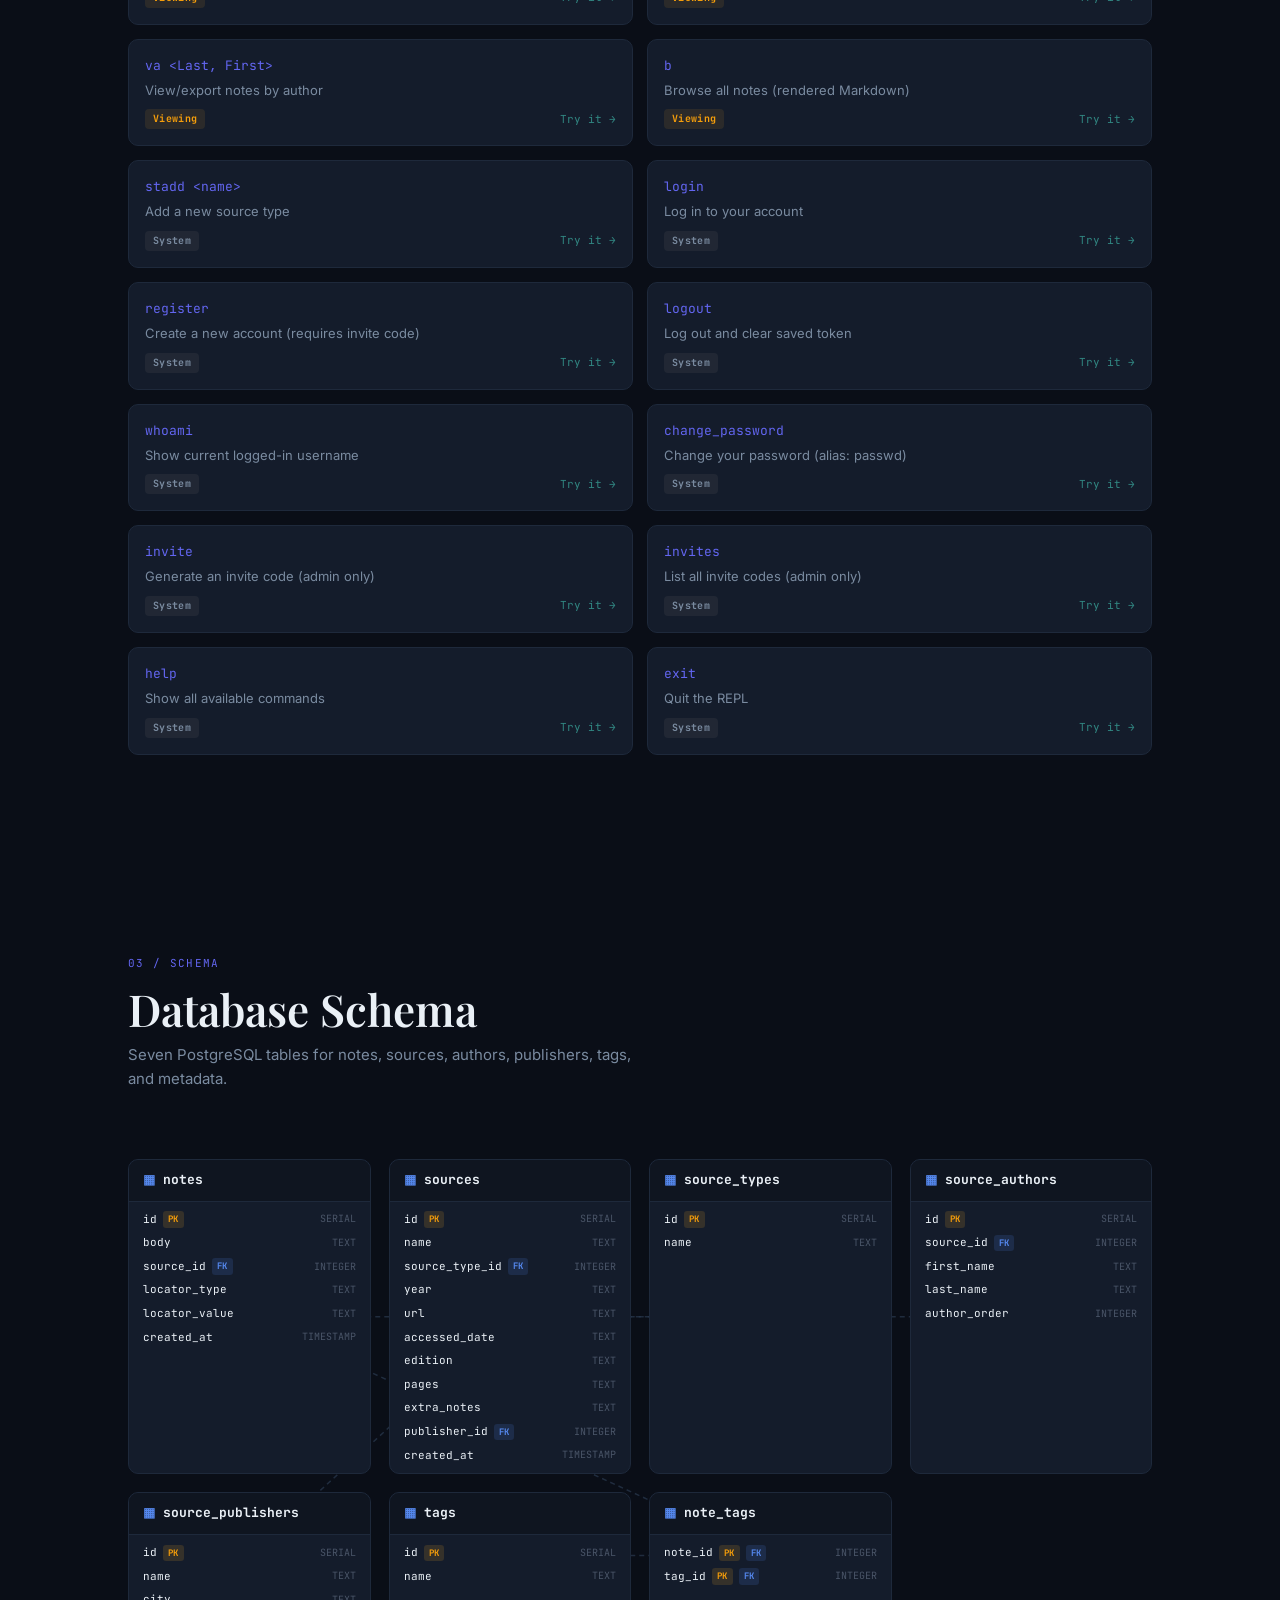
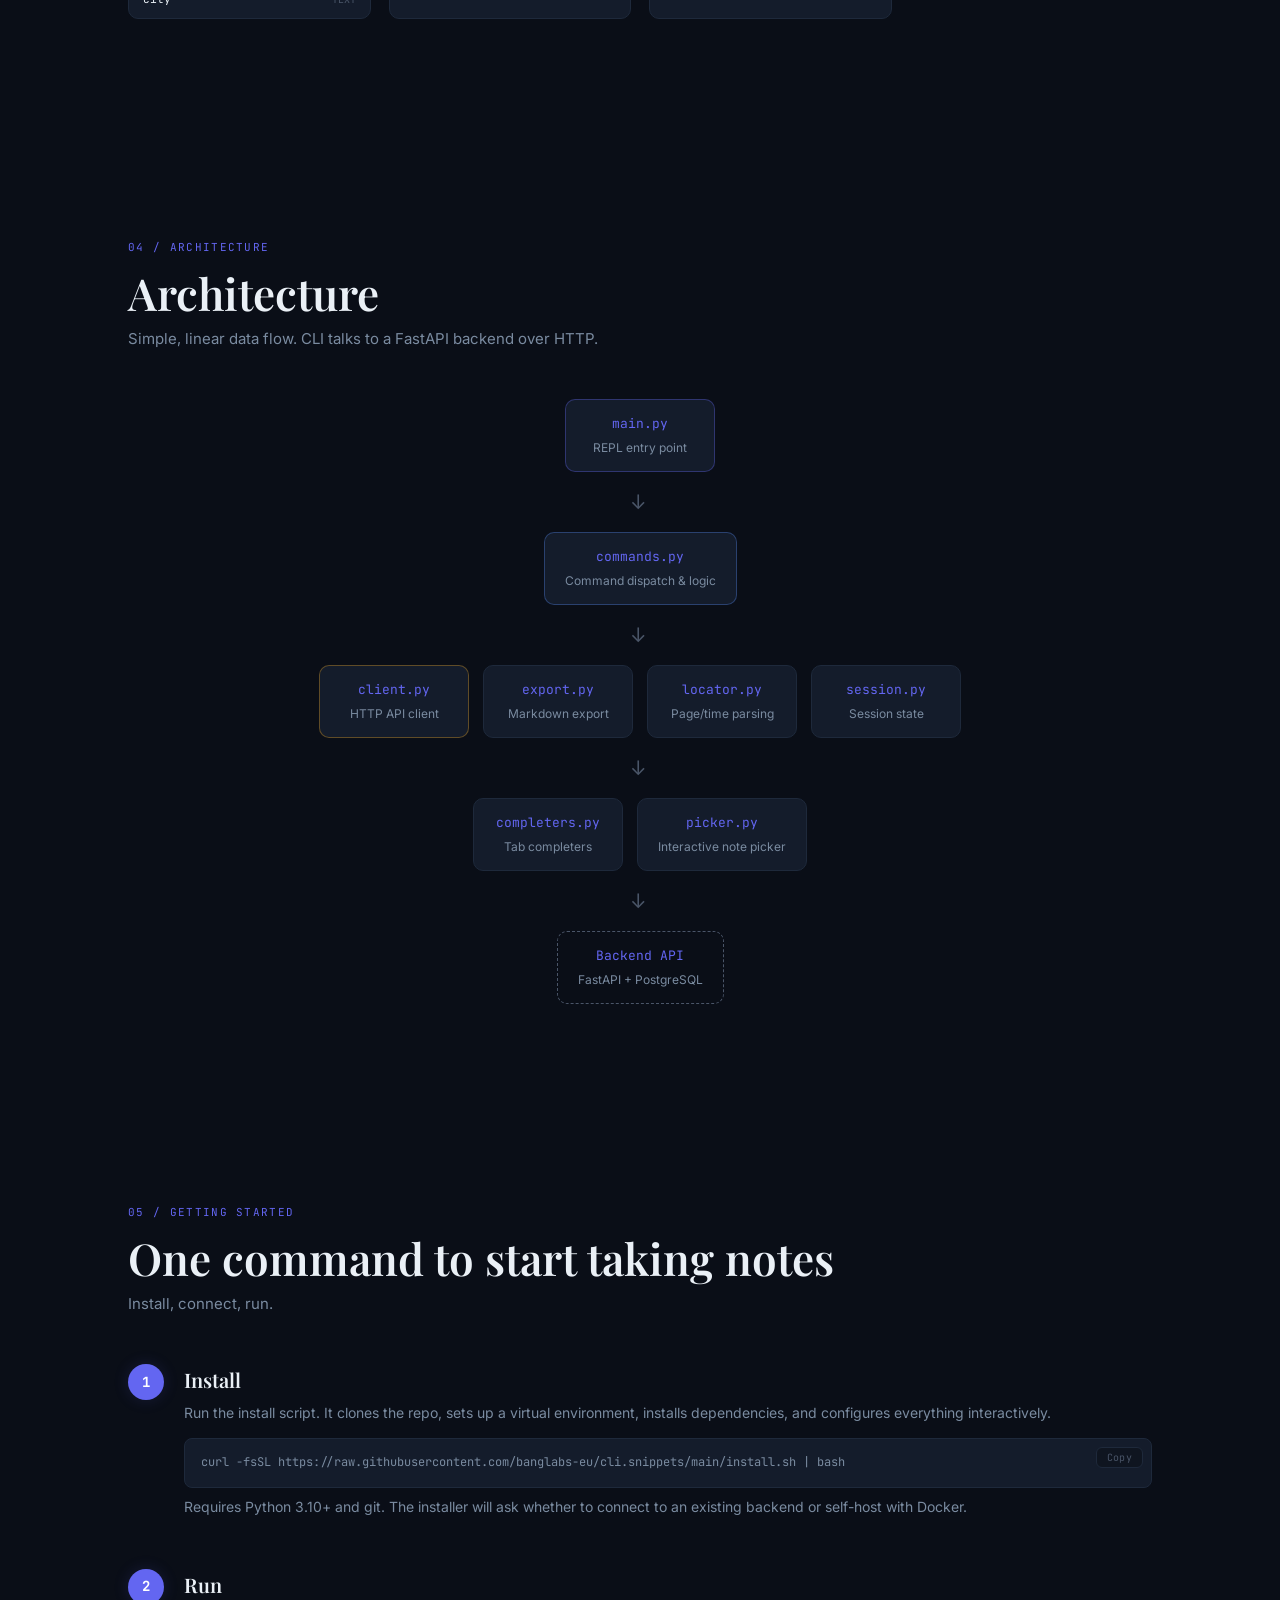
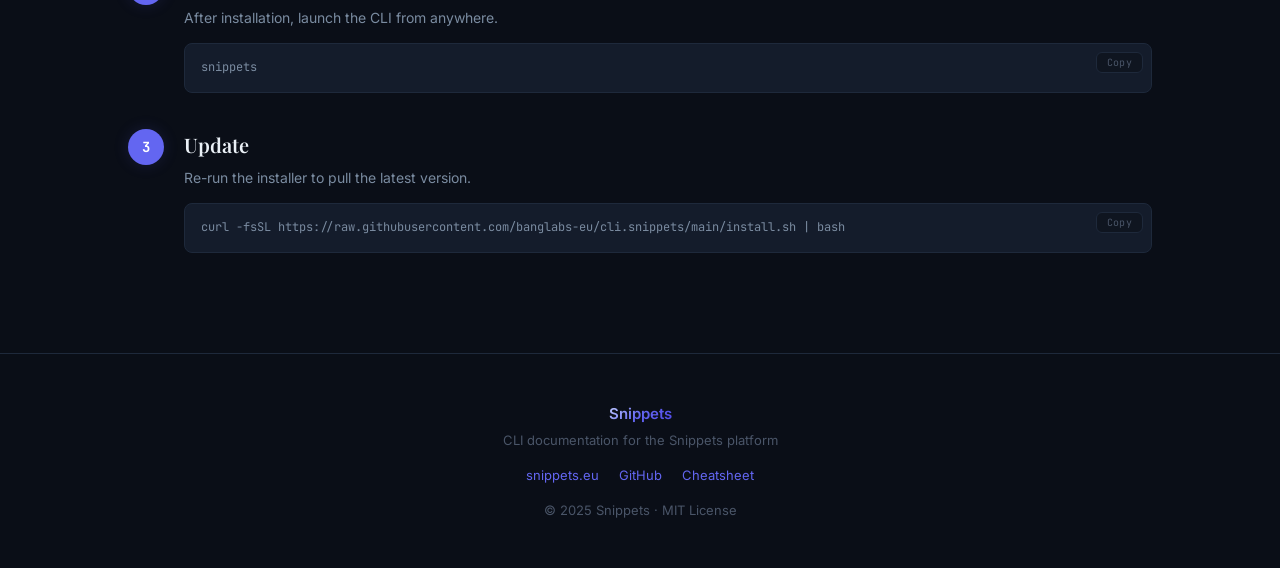
==== commit dd825d17: "Update docs accent color from amber to indigo to match website.snippets - Change --accent to #6366f1" ====
--- a/docs/index.html
+++ b/docs/index.html
@@ -6,806 +6,9 @@
 <title>cli.snippets — Note-taking for your terminal</title>
 <link rel="preconnect" href="https://fonts.googleapis.com">
 <link rel="preconnect" href="https://fonts.gstatic.com" crossorigin>
-<link rel="icon" href="data:image/svg+xml,<svg xmlns='http://www.w3.org/2000/svg' viewBox='0 0 32 32'><rect width='32' height='32' rx='6' fill='%23f59e0b'/><text x='16' y='23' text-anchor='middle' font-family='monospace' font-size='16' font-weight='bold' fill='%230a0e17'>{S}</text></svg>">
-<link href="https://fonts.googleapis.com/css2?family=Inter:wght@400;500;600;700&family=Playfair+Display:wght@700&family=JetBrains+Mono:wght@400;500&display=swap" rel="stylesheet">
-<style>
-/* ─── Variables ─── */
-:root {
-  --bg: #0a0e17;
-  --bg-raised: #0f1520;
-  --bg-card: #141c2b;
-  --bg-card-hover: #1a2438;
-  --border: #1e293b;
-  --border-light: #2a3a50;
-  --text: #eaf0f6;
-  --text-dim: #7a8ba0;
-  --text-faint: #4a5568;
-  --accent: #f59e0b;
-  --accent-light: #fbbf24;
-  --accent-glow: rgba(245, 158, 11, 0.15);
-  --green: #22ee88;
-  --green-dim: #1a9960;
-  --green-glow: rgba(34, 238, 136, 0.10);
-  --amber: #f59e0b;
-  --blue: #5588ee;
-  --purple: #9977ee;
-  --rose: #ee4466;
-  --cyan: #44ccbb;
-  --font-display: 'Playfair Display', Georgia, 'Times New Roman', serif;
-  --font-body: 'Inter', -apple-system, BlinkMacSystemFont, 'Segoe UI', sans-serif;
-  --font-mono: 'JetBrains Mono', 'Fira Code', 'Cascadia Code', monospace;
-}
-
-/* ─── Reset ─── */
-*, *::before, *::after { box-sizing: border-box; margin: 0; padding: 0; }
-html { scroll-behavior: smooth; scroll-padding-top: 70px; }
-body {
-  font-family: var(--font-body);
-  background: var(--bg);
-  color: var(--text);
-  line-height: 1.6;
-  overflow-x: hidden;
-}
-::-webkit-scrollbar { width: 6px; }
-::-webkit-scrollbar-track { background: var(--bg); }
-::-webkit-scrollbar-thumb { background: var(--border); border-radius: 3px; }
-.mono { font-family: var(--font-mono); }
-
-/* ─── Background glows ─── */
-.bg-glow {
-  position: fixed;
-  border-radius: 50%;
-  filter: blur(140px);
-  pointer-events: none;
-  z-index: -1;
-}
-.bg-glow-1 {
-  width: 600px; height: 600px;
-  background: var(--accent);
-  opacity: 0.045;
-  top: -200px; right: -100px;
-  animation: drift1 25s ease-in-out infinite;
-}
-.bg-glow-2 {
-  width: 500px; height: 500px;
-  background: var(--blue);
-  opacity: 0.04;
-  bottom: 20%; left: -150px;
-  animation: drift2 30s ease-in-out infinite;
-}
-.bg-glow-3 {
-  width: 400px; height: 400px;
-  background: var(--accent-light);
-  opacity: 0.03;
-  top: 55%; right: 5%;
-  animation: drift3 20s ease-in-out infinite;
-}
-@keyframes drift1 { 0%, 100% { transform: translate(0, 0); } 50% { transform: translate(30px, 20px); } }
-@keyframes drift2 { 0%, 100% { transform: translate(0, 0); } 50% { transform: translate(20px, -30px); } }
-@keyframes drift3 { 0%, 100% { transform: translate(0, 0); } 50% { transform: translate(-25px, 15px); } }
-
-/* ─── Navigation ─── */
-nav {
-  position: fixed; top: 0; left: 0; right: 0;
-  z-index: 1000;
-  background: rgba(11, 11, 17, 0.88);
-  backdrop-filter: blur(16px);
-  -webkit-backdrop-filter: blur(16px);
-  border-bottom: 1px solid var(--border);
-  padding: 0 28px;
-  height: 56px;
-  display: flex;
-  align-items: center;
-  justify-content: space-between;
-}
-.nav-brand {
-  display: flex;
-  align-items: center;
-  gap: 12px;
-}
-.nav-logo {
-  display: flex;
-  align-items: center;
-  gap: 10px;
-  text-decoration: none;
-  color: var(--text);
-}
-.logo-mark {
-  display: flex;
-  align-items: center;
-  justify-content: center;
-  min-width: 34px;
-  height: 34px;
-  padding: 0 6px;
-  background: var(--accent);
-  color: var(--bg);
-  font-family: var(--font-mono);
-  font-weight: 700;
-  font-size: 16px;
-  border-radius: 8px;
-  letter-spacing: -1px;
-}
-.logo-text {
-  font-family: var(--font-display);
-  font-size: 20px;
-  font-weight: 700;
-}
-.nav-links { display: flex; gap: 20px; list-style: none; align-items: center; }
-.nav-links a {
-  color: var(--text-dim);
-  text-decoration: none;
-  font-size: 13px;
-  padding: 4px 0;
-  border-bottom: 2px solid transparent;
-  transition: color 0.2s, border-color 0.2s;
-}
-.nav-links a:hover, .nav-links a.active {
-  color: var(--text);
-  border-bottom-color: var(--accent);
-}
-.cheatsheet-link {
-  border: 1px solid var(--border) !important;
-  border-radius: 6px !important;
-  padding: 3px 10px !important;
-  font-size: 11px !important;
-  border-bottom: 1px solid var(--border) !important;
-  transition: border-color 0.2s, background 0.2s, color 0.2s !important;
-}
-.cheatsheet-link:hover {
-  border-color: var(--accent) !important;
-  background: var(--accent-glow) !important;
-  color: #fff !important;
-}
-.hamburger {
-  display: none;
-  background: none;
-  border: none;
-  color: var(--text);
-  font-size: 22px;
-  cursor: pointer;
-  padding: 4px;
-}
-@media (max-width: 768px) {
-  .hamburger { display: block; }
-  .nav-links {
-    display: none;
-    position: absolute;
-    top: 56px; left: 0; right: 0;
-    background: var(--bg-raised);
-    border-bottom: 1px solid var(--border);
-    flex-direction: column;
-    padding: 16px 28px;
-    gap: 12px;
-  }
-  .nav-links.open { display: flex; }
-}
-
-/* ─── Sections ─── */
-section {
-  max-width: 1080px;
-  margin: 0 auto;
-  padding: 100px 28px;
-}
-.section-label {
-  font-family: var(--font-mono);
-  font-size: 11px;
-  letter-spacing: 0.12em;
-  text-transform: uppercase;
-  color: var(--accent);
-  display: block;
-  margin-bottom: 12px;
-}
-.section-title {
-  font-family: var(--font-display);
-  font-size: clamp(28px, 4vw, 44px);
-  font-weight: 600;
-  color: var(--text);
-  line-height: 1.15;
-  margin-bottom: 8px;
-}
-.section-subtitle {
-  color: var(--text-dim);
-  font-size: 15px;
-  margin-bottom: 48px;
-  max-width: 520px;
-}
-
-/* ─── Scroll reveal ─── */
-.fade-in {
-  opacity: 0;
-  transform: translateY(20px);
-  transition: opacity 0.65s cubic-bezier(0.16, 1, 0.3, 1), transform 0.65s cubic-bezier(0.16, 1, 0.3, 1);
-}
-.fade-in.visible {
-  opacity: 1;
-  transform: translateY(0);
-}
-
-/* ─── Hero ─── */
-#hero {
-  padding-top: 130px;
-  padding-bottom: 80px;
-  text-align: center;
-  position: relative;
-}
-#hero::before {
-  content: '\201C';
-  position: absolute;
-  font-family: var(--font-display);
-  font-size: min(40vw, 420px);
-  color: var(--border);
-  opacity: 0.35;
-  top: 40px;
-  left: 50%;
-  transform: translateX(-50%);
-  line-height: 1;
-  pointer-events: none;
-  user-select: none;
-}
-.hero-org-badge {
-  display: inline-flex;
-  align-items: center;
-  gap: 8px;
-  margin-bottom: 24px;
-  padding: 5px 16px;
-  border-radius: 20px;
-  background: var(--accent-glow);
-  border: 1px solid rgba(245, 158, 11, 0.25);
-  text-decoration: none;
-  transition: background 0.2s, border-color 0.2s;
-}
-.hero-org-badge:hover {
-  background: rgba(245, 158, 11, 0.2);
-  border-color: rgba(245, 158, 11, 0.4);
-}
-.hero-org-badge .org-name {
-  font-size: 13px;
-  font-weight: 600;
-  background: linear-gradient(135deg, #fef3c7, #f59e0b, #d97706);
-  -webkit-background-clip: text;
-  -webkit-text-fill-color: transparent;
-  background-clip: text;
-}
-.hero-org-badge .org-sep { color: rgba(245, 158, 11, 0.35); font-size: 13px; }
-.hero-org-badge .org-project { font-size: 12px; color: var(--text-dim); }
-.hero-title {
-  font-family: var(--font-display);
-  font-size: clamp(42px, 7.5vw, 80px);
-  font-weight: 600;
-  line-height: 1.05;
-  margin-bottom: 20px;
-  color: var(--text);
-  position: relative;
-  z-index: 1;
-}
-.hero-title em {
-  font-style: italic;
-  color: var(--green);
-  -webkit-text-fill-color: var(--green);
-}
-.hero-subtitle {
-  font-family: var(--font-body);
-  font-size: clamp(15px, 2vw, 18px);
-  color: var(--text-dim);
-  max-width: 540px;
-  margin: 0 auto 56px;
-  line-height: 1.65;
-  position: relative;
-  z-index: 1;
-}
-
-/* ─── Terminal ─── */
-.terminal {
-  max-width: 760px;
-  margin: 0 auto;
-  background: #0e0e16;
-  border-radius: 14px;
-  border: 1px solid var(--border);
-  overflow: hidden;
-  text-align: left;
-  position: relative;
-  box-shadow:
-    0 0 0 1px rgba(34, 238, 136, 0.06),
-    0 0 50px rgba(34, 238, 136, 0.04),
-    0 0 120px rgba(34, 238, 136, 0.02),
-    0 24px 64px rgba(0, 0, 0, 0.5);
-}
-.terminal::after {
-  content: '';
-  position: absolute;
-  inset: 0;
-  background: repeating-linear-gradient(
-    0deg,
-    transparent 0px,
-    transparent 3px,
-    rgba(0, 0, 0, 0.012) 3px,
-    rgba(0, 0, 0, 0.012) 6px
-  );
-  pointer-events: none;
-  border-radius: inherit;
-  z-index: 2;
-}
-.terminal-titlebar {
-  background: var(--bg-card);
-  padding: 11px 16px;
-  display: flex;
-  align-items: center;
-  gap: 8px;
-  border-bottom: 1px solid var(--border);
-  position: relative;
-  z-index: 1;
-}
-.terminal-dot { width: 11px; height: 11px; border-radius: 50%; }
-.terminal-dot.red { background: #ff5f56; }
-.terminal-dot.yellow { background: #ffbd2e; }
-.terminal-dot.green { background: #27c93f; }
-.terminal-titlebar-text {
-  flex: 1;
-  text-align: center;
-  font-family: var(--font-mono);
-  font-size: 11px;
-  color: var(--text-faint);
-  letter-spacing: 0.03em;
-}
-.terminal-body {
-  padding: 16px;
-  min-height: 380px;
-  max-height: 480px;
-  overflow-y: auto;
-  font-family: var(--font-mono);
-  font-size: 13px;
-  line-height: 1.55;
-  position: relative;
-  z-index: 1;
-}
-.terminal-body::-webkit-scrollbar { width: 5px; }
-.terminal-body::-webkit-scrollbar-thumb { background: var(--border); border-radius: 3px; }
-.terminal-line { white-space: pre-wrap; word-break: break-word; }
-.terminal-line.output { color: var(--text-dim); }
-.terminal-line.success { color: var(--green); }
-.terminal-line.info { color: var(--cyan); }
-.terminal-line.error { color: var(--rose); }
-.terminal-line.accent { color: var(--amber); }
-.terminal-line.dim { color: #3d3d50; }
-.terminal-input-line { display: flex; align-items: center; }
-.terminal-prompt {
-  color: var(--green);
-  white-space: nowrap;
-  margin-right: 4px;
-  text-shadow: 0 0 12px rgba(34, 238, 136, 0.3);
-}
-.terminal-input {
-  flex: 1;
-  background: none;
-  border: none;
-  color: var(--text);
-  font-family: var(--font-mono);
-  font-size: 13px;
-  outline: none;
-  caret-color: var(--green);
-}
-.terminal-cursor {
-  display: inline-block;
-  width: 8px;
-  height: 15px;
-  background: var(--green);
-  animation: blink 1s step-end infinite;
-  vertical-align: text-bottom;
-  box-shadow: 0 0 8px rgba(34, 238, 136, 0.4);
-}
-@keyframes blink { 50% { opacity: 0; } }
-.terminal-click-hint {
-  text-align: center;
-  padding: 8px;
-  font-size: 11px;
-  color: var(--text-faint);
-  border-top: 1px solid var(--border);
-  font-family: var(--font-mono);
-  letter-spacing: 0.04em;
-  position: relative;
-  z-index: 1;
-}
-
-/* ─── Features ─── */
-.features-grid {
-  display: grid;
-  grid-template-columns: repeat(3, 1fr);
-  gap: 18px;
-}
-@media (max-width: 768px) { .features-grid { grid-template-columns: repeat(2, 1fr); } }
-@media (max-width: 480px) { .features-grid { grid-template-columns: 1fr; } }
-.feature-card {
-  background: var(--bg-card);
-  border: 1px solid var(--border);
-  border-left: 3px solid var(--accent);
-  border-radius: 2px 10px 10px 2px;
-  padding: 22px;
-  transition: transform 0.25s cubic-bezier(0.16, 1, 0.3, 1), border-color 0.25s, box-shadow 0.25s;
-}
-.feature-card:nth-child(3n+2) { border-left-color: var(--accent-light); }
-.feature-card:nth-child(3n) { border-left-color: var(--blue); }
-.feature-card:hover {
-  transform: translateY(-3px);
-  box-shadow: 0 8px 28px rgba(0, 0, 0, 0.25);
-}
-.feature-icon {
-  font-size: 24px;
-  margin-bottom: 10px;
-  display: block;
-  filter: grayscale(0.1);
-}
-.feature-card h3 {
-  font-family: var(--font-display);
-  font-size: 18px;
-  font-weight: 600;
-  margin-bottom: 6px;
-  color: var(--text);
-}
-.feature-card p {
-  font-size: 13px;
-  color: var(--text-dim);
-  line-height: 1.55;
-}
-.feature-card code {
-  font-family: var(--font-mono);
-  font-size: 12px;
-  color: var(--accent);
-  background: var(--accent-glow);
-  padding: 1px 5px;
-  border-radius: 3px;
-}
-
-/* ─── Commands ─── */
-.commands-toolbar {
-  display: flex;
-  gap: 10px;
-  margin-bottom: 24px;
-  flex-wrap: wrap;
-  align-items: center;
-}
-.commands-search {
-  flex: 1;
-  min-width: 180px;
-  background: var(--bg-card);
-  border: 1px solid var(--border);
-  border-radius: 8px;
-  padding: 9px 14px;
-  color: var(--text);
-  font-family: var(--font-body);
-  font-size: 13px;
-  outline: none;
-  transition: border-color 0.2s, box-shadow 0.2s;
-}
-.commands-search:focus {
-  border-color: var(--accent);
-  box-shadow: 0 0 0 3px var(--accent-glow);
-}
-.commands-search::placeholder { color: var(--text-faint); }
-.filter-btn {
-  background: var(--bg-card);
-  border: 1px solid var(--border);
-  border-radius: 8px;
-  padding: 7px 14px;
-  color: var(--text-faint);
-  font-family: var(--font-mono);
-  font-size: 11px;
-  letter-spacing: 0.04em;
-  cursor: pointer;
-  transition: all 0.2s;
-}
-.filter-btn:hover { border-color: var(--text-faint); color: var(--text-dim); }
-.filter-btn.active {
-  background: rgba(245, 158, 11, 0.2);
-  border-color: var(--accent);
-  color: var(--accent-light);
-}
-.commands-grid {
-  display: grid;
-  grid-template-columns: repeat(2, 1fr);
-  gap: 14px;
-}
-@media (max-width: 768px) { .commands-grid { grid-template-columns: 1fr; } }
-.command-card {
-  background: var(--bg-card);
-  border: 1px solid var(--border);
-  border-radius: 10px;
-  padding: 16px;
-  transition: border-color 0.2s, box-shadow 0.2s;
-}
-.command-card:hover {
-  border-color: var(--border-light);
-  box-shadow: 0 4px 16px rgba(0, 0, 0, 0.15);
-}
-.command-card.hidden { display: none; }
-.command-syntax {
-  font-family: var(--font-mono);
-  font-size: 13px;
-  color: var(--accent);
-  margin-bottom: 4px;
-}
-.command-desc {
-  font-size: 13px;
-  color: var(--text-dim);
-  margin-bottom: 10px;
-  line-height: 1.45;
-}
-.command-meta {
-  display: flex;
-  align-items: center;
-  justify-content: space-between;
-  gap: 8px;
-}
-.command-badge {
-  font-family: var(--font-mono);
-  font-size: 10px;
-  padding: 2px 8px;
-  border-radius: 4px;
-  font-weight: 700;
-  letter-spacing: 0.03em;
-}
-.badge-notes { background: var(--accent-glow); color: var(--accent); }
-.badge-sources { background: rgba(85, 136, 238, 0.1); color: var(--blue); }
-.badge-tags { background: rgba(153, 119, 238, 0.1); color: var(--purple); }
-.badge-viewing { background: rgba(238, 166, 34, 0.1); color: var(--amber); }
-.badge-system { background: rgba(144, 138, 130, 0.1); color: var(--text-dim); }
-.command-try {
-  font-family: var(--font-mono);
-  font-size: 11px;
-  color: var(--cyan);
-  cursor: pointer;
-  text-decoration: none;
-  opacity: 0.6;
-  transition: opacity 0.2s;
-}
-.command-try:hover { opacity: 1; text-decoration: underline; }
-
-/* ─── Schema ─── */
-.schema-container {
-  position: relative;
-  padding: 20px 0;
-}
-.schema-grid {
-  display: grid;
-  grid-template-columns: repeat(auto-fit, minmax(210px, 1fr));
-  gap: 18px;
-  position: relative;
-  z-index: 1;
-}
-.table-card {
-  background: var(--bg-card);
-  border: 1px solid var(--border);
-  border-radius: 10px;
-  overflow: hidden;
-  transition: border-color 0.2s, box-shadow 0.2s;
-}
-.table-card:hover {
-  border-color: var(--border-light);
-  box-shadow: 0 4px 20px rgba(0, 0, 0, 0.2);
-}
-.table-card-header {
-  background: var(--bg-raised);
-  padding: 10px 14px;
-  font-family: var(--font-mono);
-  font-weight: 700;
-  font-size: 13px;
-  border-bottom: 1px solid var(--border);
-  display: flex;
-  align-items: center;
-  gap: 8px;
-}
-.table-card-header .table-icon { color: var(--blue); }
-.table-card-fields { padding: 6px 0; }
-.table-field {
-  padding: 3px 14px;
-  font-size: 12px;
-  display: flex;
-  align-items: center;
-  gap: 6px;
-}
-.table-field code {
-  font-family: var(--font-mono);
-  font-size: 11px;
-  color: var(--text);
-}
-.field-badge {
-  font-family: var(--font-mono);
-  font-size: 9px;
-  padding: 1px 5px;
-  border-radius: 3px;
-  font-weight: 700;
-  letter-spacing: 0.03em;
-}
-.field-pk { background: rgba(238, 166, 34, 0.15); color: var(--amber); }
-.field-fk { background: rgba(85, 136, 238, 0.15); color: var(--blue); }
-.field-type {
-  color: var(--text-faint);
-  font-family: var(--font-mono);
-  font-size: 10px;
-  margin-left: auto;
-}
-.schema-svg {
-  position: absolute;
-  top: 0; left: 0;
-  width: 100%; height: 100%;
-  z-index: 0;
-  pointer-events: none;
-}
-.schema-svg line {
-  stroke: var(--border-light);
-  stroke-width: 1.5;
-  stroke-dasharray: 5, 4;
-  opacity: 0.7;
-}
-
-/* ─── Architecture ─── */
-.arch-flow {
-  display: flex;
-  flex-direction: column;
-  gap: 20px;
-}
-.arch-row {
-  display: flex;
-  justify-content: center;
-  gap: 14px;
-  flex-wrap: wrap;
-}
-.arch-card {
-  background: var(--bg-card);
-  border: 1px solid var(--border);
-  border-radius: 10px;
-  padding: 14px 20px;
-  min-width: 150px;
-  text-align: center;
-  transition: transform 0.2s, border-color 0.2s, box-shadow 0.2s;
-}
-.arch-card:hover {
-  transform: translateY(-2px);
-  box-shadow: 0 6px 20px rgba(0, 0, 0, 0.2);
-}
-.arch-card .filename {
-  font-family: var(--font-mono);
-  font-size: 13px;
-  color: var(--accent);
-  margin-bottom: 3px;
-}
-.arch-card .filedesc {
-  font-size: 12px;
-  color: var(--text-dim);
-}
-.arch-card .lines {
-  font-family: var(--font-mono);
-  font-size: 10px;
-  color: var(--text-faint);
-  margin-top: 4px;
-}
-.arch-arrow {
-  text-align: center;
-  color: var(--text-faint);
-  font-size: 20px;
-  line-height: 1;
-  letter-spacing: 4px;
-}
-.arch-card.entry { border-color: rgba(245, 158, 11, 0.35); }
-.arch-card.core { border-color: rgba(85, 136, 238, 0.35); }
-.arch-card.data { border-color: rgba(238, 166, 34, 0.35); }
-.arch-card.external {
-  border-style: dashed;
-  border-color: var(--text-faint);
-  background: transparent;
-}
-
-/* ─── Setup ─── */
-.setup-steps {
-  display: flex;
-  flex-direction: column;
-  gap: 36px;
-}
-.setup-step {
-  display: flex;
-  gap: 20px;
-  align-items: flex-start;
-}
-.step-number {
-  width: 36px; height: 36px;
-  min-width: 36px;
-  background: var(--accent);
-  border-radius: 50%;
-  display: flex;
-  align-items: center;
-  justify-content: center;
-  font-family: var(--font-mono);
-  font-weight: 700;
-  font-size: 14px;
-  color: var(--bg);
-  box-shadow: 0 0 16px var(--accent-glow);
-}
-.step-content { flex: 1; }
-.step-content h3 {
-  font-family: var(--font-display);
-  font-size: 20px;
-  font-weight: 600;
-  margin-bottom: 6px;
-}
-.step-content p {
-  color: var(--text-dim);
-  font-size: 14px;
-  margin-bottom: 14px;
-}
-.code-block {
-  position: relative;
-  background: var(--bg-card);
-  border: 1px solid var(--border);
-  border-radius: 8px;
-  overflow: hidden;
-}
-.code-block pre {
-  padding: 14px 16px;
-  font-family: var(--font-mono);
-  font-size: 12px;
-  overflow-x: auto;
-  line-height: 1.65;
-  color: var(--text-dim);
-}
-.code-block .copy-btn {
-  position: absolute;
-  top: 8px; right: 8px;
-  background: var(--bg-raised);
-  border: 1px solid var(--border);
-  border-radius: 6px;
-  color: var(--text-faint);
-  font-family: var(--font-mono);
-  font-size: 10px;
-  padding: 3px 10px;
-  cursor: pointer;
-  transition: all 0.2s;
-  letter-spacing: 0.03em;
-}
-.code-block .copy-btn:hover {
-  color: var(--text);
-  border-color: var(--text-faint);
-}
-
-/* ─── Footer ─── */
-footer {
-  border-top: 1px solid var(--border);
-  padding: 48px 28px;
-  text-align: center;
-  color: var(--text-faint);
-  font-size: 13px;
-}
-footer a {
-  color: var(--accent);
-  text-decoration: none;
-  transition: color 0.2s;
-}
-footer a:hover { color: var(--accent-light); text-decoration: underline; }
-.footer-brand {
-  font-size: 15px;
-  font-weight: 600;
-  margin-bottom: 4px;
-  background: linear-gradient(135deg, #fef3c7, #f59e0b, #d97706);
-  -webkit-background-clip: text;
-  -webkit-text-fill-color: transparent;
-  background-clip: text;
-  display: inline-block;
-}
-.footer-links {
-  display: flex;
-  justify-content: center;
-  gap: 20px;
-  margin-top: 14px;
-}
-
-/* ─── Stagger children ─── */
-.stagger > .fade-in:nth-child(2) { transition-delay: 60ms; }
-.stagger > .fade-in:nth-child(3) { transition-delay: 120ms; }
-.stagger > .fade-in:nth-child(4) { transition-delay: 180ms; }
-.stagger > .fade-in:nth-child(5) { transition-delay: 240ms; }
-.stagger > .fade-in:nth-child(6) { transition-delay: 300ms; }
-.stagger > .fade-in:nth-child(7) { transition-delay: 360ms; }
-.stagger > .fade-in:nth-child(8) { transition-delay: 420ms; }
-.stagger > .fade-in:nth-child(9) { transition-delay: 480ms; }
-</style>
+<link rel="icon" href="data:image/svg+xml,<svg xmlns='http://www.w3.org/2000/svg' viewBox='0 0 32 32'><rect width='32' height='32' rx='6' fill='%236366f1'/><text x='16' y='23' text-anchor='middle' font-family='monospace' font-size='16' font-weight='bold' fill='%23ffffff'>{S}</text></svg>">
+<link rel="stylesheet" href="shared.css">
+<link rel="stylesheet" href="index.css">
 </head>
 <body>
 
@@ -867,47 +70,47 @@
   <h2 class="section-title fade-in">Everything for structured note-taking</h2>
   <p class="section-subtitle fade-in">Capture, cite, tag, search, and export &mdash; all from one prompt.</p>
   <div class="features-grid stagger">
-    <div class="feature-card fade-in">
+    <div class="card feature-card fade-in">
       <span class="feature-icon">&#9889;</span>
       <h3>Instant Capture</h3>
       <p>Just type text at the prompt &mdash; any unrecognized input becomes a note. No commands to memorize for basic note-taking.</p>
     </div>
-    <div class="feature-card fade-in">
+    <div class="card feature-card fade-in">
       <span class="feature-icon">&#128218;</span>
       <h3>Source Citations</h3>
       <p>Link notes to bibliographic sources with MLA-style citations, authors, publishers, and edition tracking.</p>
     </div>
-    <div class="feature-card fade-in">
+    <div class="card feature-card fade-in">
       <span class="feature-icon">&#127991;</span>
       <h3>Smart Tagging</h3>
       <p>Tag notes with comma-separated labels. Autocomplete helps you reuse existing tags. Add or remove tags from any note.</p>
     </div>
-    <div class="feature-card fade-in">
+    <div class="card feature-card fade-in">
       <span class="feature-icon">&#128278;</span>
       <h3>Locator Tokens</h3>
       <p>Append <code>p32</code> or <code>t1:23:45</code> to notes to automatically parse page and time references into structured metadata.</p>
     </div>
-    <div class="feature-card fade-in">
+    <div class="card feature-card fade-in">
       <span class="feature-icon">&#128196;</span>
       <h3>Markdown Export</h3>
       <p>Export notes by source, tag, or author as formatted Markdown files. View inline with bat or less.</p>
     </div>
-    <div class="feature-card fade-in">
+    <div class="card feature-card fade-in">
       <span class="feature-icon">&#8677;</span>
       <h3>Tab Completion</h3>
       <p>Context-aware autocomplete for commands, sources, tags, authors, and more. The REPL knows what you need.</p>
     </div>
-    <div class="feature-card fade-in">
+    <div class="card feature-card fade-in">
       <span class="feature-icon">&#128269;</span>
       <h3>Full-text Search</h3>
       <p>Find notes by content with <code>find</code> or <code>f</code>. Results render as Markdown and open in your pager.</p>
     </div>
-    <div class="feature-card fade-in">
+    <div class="card feature-card fade-in">
       <span class="feature-icon">&#9999;</span>
       <h3>Inline Editing</h3>
       <p>Edit any note in place with <code>e &lt;id&gt;</code>. Arrow keys to navigate, Enter to save. Tracks last-edited timestamps.</p>
     </div>
-    <div class="feature-card fade-in">
+    <div class="card feature-card fade-in">
       <span class="feature-icon">&#128274;</span>
       <h3>Multi-user Auth</h3>
       <p>JWT login with invite-code registration. Per-user data isolation, password changes, and admin invite management.</p>
@@ -952,51 +155,51 @@
   <p class="section-subtitle fade-in">Simple, linear data flow. CLI talks to a FastAPI backend over HTTP.</p>
   <div class="arch-flow fade-in">
     <div class="arch-row">
-      <div class="arch-card entry">
+      <div class="card arch-card entry">
         <div class="filename">main.py</div>
         <div class="filedesc">REPL entry point</div>
       </div>
     </div>
     <div class="arch-arrow">&darr;</div>
     <div class="arch-row">
-      <div class="arch-card core">
+      <div class="card arch-card core">
         <div class="filename">commands.py</div>
         <div class="filedesc">Command dispatch &amp; logic</div>
       </div>
     </div>
     <div class="arch-arrow">&darr;</div>
     <div class="arch-row">
-      <div class="arch-card data">
+      <div class="card arch-card data">
         <div class="filename">client.py</div>
         <div class="filedesc">HTTP API client</div>
       </div>
-      <div class="arch-card">
+      <div class="card arch-card">
         <div class="filename">export.py</div>
         <div class="filedesc">Markdown export</div>
       </div>
-      <div class="arch-card">
+      <div class="card arch-card">
         <div class="filename">locator.py</div>
         <div class="filedesc">Page/time parsing</div>
       </div>
-      <div class="arch-card">
+      <div class="card arch-card">
         <div class="filename">session.py</div>
         <div class="filedesc">Session state</div>
       </div>
     </div>
     <div class="arch-arrow">&darr;</div>
     <div class="arch-row">
-      <div class="arch-card">
+      <div class="card arch-card">
         <div class="filename">completers.py</div>
         <div class="filedesc">Tab completers</div>
       </div>
-      <div class="arch-card">
+      <div class="card arch-card">
         <div class="filename">picker.py</div>
         <div class="filedesc">Interactive note picker</div>
       </div>
     </div>
     <div class="arch-arrow">&darr;</div>
     <div class="arch-row">
-      <div class="arch-card external">
+      <div class="card arch-card external">
         <div class="filename">Backend API</div>
         <div class="filedesc">FastAPI + PostgreSQL</div>
       </div>
@@ -1020,7 +223,7 @@
           <button class="copy-btn" data-copy="clone-install">Copy</button>
           <pre id="clone-install">curl -fsSL https://raw.githubusercontent.com/banglabs-eu/cli.snippets/main/install.sh | bash</pre>
         </div>
-        <p style="margin-top: 8px; color: var(--text-dim); font-size: 0.85em;">Requires Python 3.10+ and git. The installer will ask whether to connect to an existing backend or self-host with Docker.</p>
+        <p class="setup-note">Requires Python 3.10+ and git. The installer will ask whether to connect to an existing backend or self-host with Docker.</p>
       </div>
     </div>
 
@@ -1060,7 +263,7 @@
     <a href="https://github.com/banglabs-eu/cli.snippets">GitHub</a>
     <a href="cheatsheet.html">Cheatsheet</a>
   </div>
-  <p style="margin-top: 14px;">&copy; 2025 Snippets &middot; MIT License</p>
+  <p class="footer-copyright">&copy; 2025 Snippets &middot; MIT License</p>
 </footer>
 
 <!-- JavaScript -->
@@ -1852,14 +1055,14 @@
   commandsGrid.innerHTML = '';
   COMMANDS.forEach(cmd => {
     const card = document.createElement('div');
-    card.className = 'command-card';
+    card.className = 'card command-card';
     card.dataset.category = cmd.category;
     card.dataset.search = (cmd.syntax + ' ' + cmd.desc).toLowerCase();
     card.innerHTML = `
       <div class="command-syntax">${escHtml(cmd.syntax)}</div>
       <div class="command-desc">${escHtml(cmd.desc)}</div>
       <div class="command-meta">
-        <span class="command-badge ${CATEGORY_BADGE[cmd.category]}">${CATEGORY_LABELS[cmd.category]}</span>
+        <span class="badge command-badge ${CATEGORY_BADGE[cmd.category]}">${CATEGORY_LABELS[cmd.category]}</span>
         <a class="command-try" data-example="${escAttr(cmd.example)}">Try it &rarr;</a>
       </div>
     `;
@@ -1914,7 +1117,7 @@
   schemaGrid.innerHTML = '';
   SCHEMA_TABLES.forEach(table => {
     const card = document.createElement('div');
-    card.className = 'table-card';
+    card.className = 'card table-card';
     card.dataset.table = table.name;
     let fieldsHtml = '';
     table.fields.forEach(f => {
--- a/docs/shared.css
+++ b/docs/shared.css
@@ -0,0 +1,53 @@
+/* ─── shared.css — common variables, reset, fonts ─── */
+
+@import url('https://fonts.googleapis.com/css2?family=Inter:wght@400;500;600;700&family=Playfair+Display:wght@700&family=JetBrains+Mono:wght@400;500&display=swap');
+
+/* ─── Variables ─── */
+:root {
+  --bg: #0a0e17;
+  --bg-raised: #0f1520;
+  --bg-card: #141c2b;
+  --bg-card-hover: #1a2438;
+  --border: #1e293b;
+  --border-light: #2a3a50;
+  --text: #eaf0f6;
+  --text-dim: #7a8ba0;
+  --text-faint: #4a5568;
+  --accent: #6366f1;
+  --accent-light: #818cf8;
+  --accent-glow: rgba(99, 102, 241, 0.15);
+  --green: #22ee88;
+  --green-dim: #1a9960;
+  --green-glow: rgba(34, 238, 136, 0.10);
+  --amber: #f59e0b;
+  --blue: #5588ee;
+  --purple: #9977ee;
+  --rose: #ee4466;
+  --cyan: #44ccbb;
+  --font-display: 'Playfair Display', Georgia, 'Times New Roman', serif;
+  --font-body: 'Inter', -apple-system, BlinkMacSystemFont, 'Segoe UI', sans-serif;
+  --font-mono: 'JetBrains Mono', 'Fira Code', 'Cascadia Code', monospace;
+  --radius-sm: 4px;
+  --radius-md: 8px;
+  --radius-lg: 10px;
+  --transition: 0.2s;
+}
+
+/* ─── Reset ─── */
+*, *::before, *::after { box-sizing: border-box; margin: 0; padding: 0; }
+html { scroll-behavior: smooth; scroll-padding-top: 70px; }
+body {
+  font-family: var(--font-body);
+  background: var(--bg);
+  color: var(--text);
+  line-height: 1.6;
+  overflow-x: hidden;
+}
+
+/* ─── Scrollbar ─── */
+::-webkit-scrollbar { width: 6px; }
+::-webkit-scrollbar-track { background: var(--bg); }
+::-webkit-scrollbar-thumb { background: var(--border); border-radius: 3px; }
+
+/* ─── Utilities ─── */
+.mono { font-family: var(--font-mono); }
--- a/docs/index.css
+++ b/docs/index.css
@@ -0,0 +1,760 @@
+/* ─── index.css — styles for index.html ─── */
+
+/* ─── Background glows ─── */
+.bg-glow {
+  position: fixed;
+  border-radius: 50%;
+  filter: blur(140px);
+  pointer-events: none;
+  z-index: -1;
+}
+.bg-glow-1 {
+  width: 600px; height: 600px;
+  background: var(--accent);
+  opacity: 0.045;
+  top: -200px; right: -100px;
+  animation: drift1 25s ease-in-out infinite;
+}
+.bg-glow-2 {
+  width: 500px; height: 500px;
+  background: var(--blue);
+  opacity: 0.04;
+  bottom: 20%; left: -150px;
+  animation: drift2 30s ease-in-out infinite;
+}
+.bg-glow-3 {
+  width: 400px; height: 400px;
+  background: var(--accent-light);
+  opacity: 0.03;
+  top: 55%; right: 5%;
+  animation: drift3 20s ease-in-out infinite;
+}
+@keyframes drift1 { 0%, 100% { transform: translate(0, 0); } 50% { transform: translate(30px, 20px); } }
+@keyframes drift2 { 0%, 100% { transform: translate(0, 0); } 50% { transform: translate(20px, -30px); } }
+@keyframes drift3 { 0%, 100% { transform: translate(0, 0); } 50% { transform: translate(-25px, 15px); } }
+
+/* ─── Navigation ─── */
+nav {
+  position: fixed; top: 0; left: 0; right: 0;
+  z-index: 1000;
+  background: rgba(11, 11, 17, 0.88);
+  backdrop-filter: blur(16px);
+  -webkit-backdrop-filter: blur(16px);
+  border-bottom: 1px solid var(--border);
+  padding: 0 28px;
+  height: 56px;
+  display: flex;
+  align-items: center;
+  justify-content: space-between;
+}
+.nav-brand {
+  display: flex;
+  align-items: center;
+  gap: 12px;
+}
+.nav-logo {
+  display: flex;
+  align-items: center;
+  gap: 10px;
+  text-decoration: none;
+  color: var(--text);
+}
+.logo-mark {
+  display: flex;
+  align-items: center;
+  justify-content: center;
+  min-width: 34px;
+  height: 34px;
+  padding: 0 6px;
+  background: var(--accent);
+  color: #fff;
+  font-family: var(--font-mono);
+  font-weight: 700;
+  font-size: 16px;
+  border-radius: var(--radius-md);
+  letter-spacing: -1px;
+}
+.logo-text {
+  font-family: var(--font-display);
+  font-size: 20px;
+  font-weight: 700;
+}
+.nav-links { display: flex; gap: 20px; list-style: none; align-items: center; }
+.nav-links a {
+  color: var(--text-dim);
+  text-decoration: none;
+  font-size: 13px;
+  padding: 4px 0;
+  border-bottom: 2px solid transparent;
+  transition: color var(--transition), border-color var(--transition);
+}
+.nav-links a:hover, .nav-links a.active {
+  color: var(--text);
+  border-bottom-color: var(--accent);
+}
+.cheatsheet-link {
+  border: 1px solid var(--border) !important;
+  border-radius: 6px !important;
+  padding: 3px 10px !important;
+  font-size: 11px !important;
+  border-bottom: 1px solid var(--border) !important;
+  transition: border-color var(--transition), background var(--transition), color var(--transition) !important;
+}
+.cheatsheet-link:hover {
+  border-color: var(--accent) !important;
+  background: var(--accent-glow) !important;
+  color: #fff !important;
+}
+.hamburger {
+  display: none;
+  background: none;
+  border: none;
+  color: var(--text);
+  font-size: 22px;
+  cursor: pointer;
+  padding: 4px;
+}
+@media (max-width: 768px) {
+  .hamburger { display: block; }
+  .nav-links {
+    display: none;
+    position: absolute;
+    top: 56px; left: 0; right: 0;
+    background: var(--bg-raised);
+    border-bottom: 1px solid var(--border);
+    flex-direction: column;
+    padding: 16px 28px;
+    gap: 12px;
+  }
+  .nav-links.open { display: flex; }
+}
+
+/* ─── Sections ─── */
+section {
+  max-width: 1080px;
+  margin: 0 auto;
+  padding: 100px 28px;
+}
+.section-label {
+  font-family: var(--font-mono);
+  font-size: 11px;
+  letter-spacing: 0.12em;
+  text-transform: uppercase;
+  color: var(--accent);
+  display: block;
+  margin-bottom: 12px;
+}
+.section-title {
+  font-family: var(--font-display);
+  font-size: clamp(28px, 4vw, 44px);
+  font-weight: 600;
+  color: var(--text);
+  line-height: 1.15;
+  margin-bottom: 8px;
+}
+.section-subtitle {
+  color: var(--text-dim);
+  font-size: 15px;
+  margin-bottom: 48px;
+  max-width: 520px;
+}
+
+/* ─── Scroll reveal ─── */
+.fade-in {
+  opacity: 0;
+  transform: translateY(20px);
+  transition: opacity 0.65s cubic-bezier(0.16, 1, 0.3, 1), transform 0.65s cubic-bezier(0.16, 1, 0.3, 1);
+}
+.fade-in.visible {
+  opacity: 1;
+  transform: translateY(0);
+}
+
+/* ─── Hero ─── */
+#hero {
+  padding-top: 130px;
+  padding-bottom: 80px;
+  text-align: center;
+  position: relative;
+}
+#hero::before {
+  content: '\201C';
+  position: absolute;
+  font-family: var(--font-display);
+  font-size: min(40vw, 420px);
+  color: var(--border);
+  opacity: 0.35;
+  top: 40px;
+  left: 50%;
+  transform: translateX(-50%);
+  line-height: 1;
+  pointer-events: none;
+  user-select: none;
+}
+.hero-org-badge {
+  display: inline-flex;
+  align-items: center;
+  gap: 8px;
+  margin-bottom: 24px;
+  padding: 5px 16px;
+  border-radius: 20px;
+  background: var(--accent-glow);
+  border: 1px solid rgba(99, 102, 241, 0.25);
+  text-decoration: none;
+  transition: background var(--transition), border-color var(--transition);
+}
+.hero-org-badge:hover {
+  background: rgba(99, 102, 241, 0.2);
+  border-color: rgba(99, 102, 241, 0.4);
+}
+.hero-org-badge .org-name {
+  font-size: 13px;
+  font-weight: 600;
+  background: linear-gradient(135deg, #c7d2fe, #6366f1, #4f46e5);
+  -webkit-background-clip: text;
+  -webkit-text-fill-color: transparent;
+  background-clip: text;
+}
+.hero-org-badge .org-sep { color: rgba(99, 102, 241, 0.35); font-size: 13px; }
+.hero-org-badge .org-project { font-size: 12px; color: var(--text-dim); }
+.hero-title {
+  font-family: var(--font-display);
+  font-size: clamp(42px, 7.5vw, 80px);
+  font-weight: 600;
+  line-height: 1.05;
+  margin-bottom: 20px;
+  color: var(--text);
+  position: relative;
+  z-index: 1;
+}
+.hero-title em {
+  font-style: italic;
+  color: var(--green);
+  -webkit-text-fill-color: var(--green);
+}
+.hero-subtitle {
+  font-family: var(--font-body);
+  font-size: clamp(15px, 2vw, 18px);
+  color: var(--text-dim);
+  max-width: 540px;
+  margin: 0 auto 56px;
+  line-height: 1.65;
+  position: relative;
+  z-index: 1;
+}
+
+/* ─── Terminal ─── */
+.terminal {
+  max-width: 760px;
+  margin: 0 auto;
+  background: #0e0e16;
+  border-radius: 14px;
+  border: 1px solid var(--border);
+  overflow: hidden;
+  text-align: left;
+  position: relative;
+  box-shadow:
+    0 0 0 1px rgba(34, 238, 136, 0.06),
+    0 0 50px rgba(34, 238, 136, 0.04),
+    0 0 120px rgba(34, 238, 136, 0.02),
+    0 24px 64px rgba(0, 0, 0, 0.5);
+}
+.terminal::after {
+  content: '';
+  position: absolute;
+  inset: 0;
+  background: repeating-linear-gradient(
+    0deg,
+    transparent 0px,
+    transparent 3px,
+    rgba(0, 0, 0, 0.012) 3px,
+    rgba(0, 0, 0, 0.012) 6px
+  );
+  pointer-events: none;
+  border-radius: inherit;
+  z-index: 2;
+}
+.terminal-titlebar {
+  background: var(--bg-card);
+  padding: 11px 16px;
+  display: flex;
+  align-items: center;
+  gap: 8px;
+  border-bottom: 1px solid var(--border);
+  position: relative;
+  z-index: 1;
+}
+.terminal-dot { width: 11px; height: 11px; border-radius: 50%; }
+.terminal-dot.red { background: #ff5f56; }
+.terminal-dot.yellow { background: #ffbd2e; }
+.terminal-dot.green { background: #27c93f; }
+.terminal-titlebar-text {
+  flex: 1;
+  text-align: center;
+  font-family: var(--font-mono);
+  font-size: 11px;
+  color: var(--text-faint);
+  letter-spacing: 0.03em;
+}
+.terminal-body {
+  padding: 16px;
+  min-height: 380px;
+  max-height: 480px;
+  overflow-y: auto;
+  font-family: var(--font-mono);
+  font-size: 13px;
+  line-height: 1.55;
+  position: relative;
+  z-index: 1;
+}
+.terminal-body::-webkit-scrollbar { width: 5px; }
+.terminal-body::-webkit-scrollbar-thumb { background: var(--border); border-radius: 3px; }
+.terminal-line { white-space: pre-wrap; word-break: break-word; }
+.terminal-line.output { color: var(--text-dim); }
+.terminal-line.success { color: var(--green); }
+.terminal-line.info { color: var(--cyan); }
+.terminal-line.error { color: var(--rose); }
+.terminal-line.accent { color: var(--amber); }
+.terminal-line.dim { color: #3d3d50; }
+.terminal-input-line { display: flex; align-items: center; }
+.terminal-prompt {
+  color: var(--green);
+  white-space: nowrap;
+  margin-right: 4px;
+  text-shadow: 0 0 12px rgba(34, 238, 136, 0.3);
+}
+.terminal-input {
+  flex: 1;
+  background: none;
+  border: none;
+  color: var(--text);
+  font-family: var(--font-mono);
+  font-size: 13px;
+  outline: none;
+  caret-color: var(--green);
+}
+.terminal-cursor {
+  display: inline-block;
+  width: 8px;
+  height: 15px;
+  background: var(--green);
+  animation: blink 1s step-end infinite;
+  vertical-align: text-bottom;
+  box-shadow: 0 0 8px rgba(34, 238, 136, 0.4);
+}
+@keyframes blink { 50% { opacity: 0; } }
+.terminal-click-hint {
+  text-align: center;
+  padding: 8px;
+  font-size: 11px;
+  color: var(--text-faint);
+  border-top: 1px solid var(--border);
+  font-family: var(--font-mono);
+  letter-spacing: 0.04em;
+  position: relative;
+  z-index: 1;
+}
+
+/* ─── Card base ─── */
+.card {
+  background: var(--bg-card);
+  border: 1px solid var(--border);
+  border-radius: var(--radius-lg);
+  transition: border-color var(--transition), box-shadow var(--transition);
+}
+.card:hover {
+  border-color: var(--border-light);
+  box-shadow: 0 4px 16px rgba(0, 0, 0, 0.15);
+}
+
+/* ─── Badge base ─── */
+.badge {
+  font-family: var(--font-mono);
+  font-size: 10px;
+  padding: 2px 8px;
+  border-radius: var(--radius-sm);
+  font-weight: 700;
+  letter-spacing: 0.03em;
+}
+.badge-notes { background: rgba(245, 158, 11, 0.15); color: #f59e0b; }
+.badge-sources { background: rgba(85, 136, 238, 0.1); color: var(--blue); }
+.badge-tags { background: rgba(153, 119, 238, 0.1); color: var(--purple); }
+.badge-viewing { background: rgba(238, 166, 34, 0.1); color: var(--amber); }
+.badge-system { background: rgba(144, 138, 130, 0.1); color: var(--text-dim); }
+
+/* ─── Features ─── */
+.features-grid {
+  display: grid;
+  grid-template-columns: repeat(3, 1fr);
+  gap: 18px;
+}
+@media (max-width: 768px) { .features-grid { grid-template-columns: repeat(2, 1fr); } }
+@media (max-width: 480px) { .features-grid { grid-template-columns: 1fr; } }
+.feature-card {
+  border-left: 3px solid var(--accent);
+  border-radius: 2px var(--radius-lg) var(--radius-lg) 2px;
+  padding: 22px;
+  transition: transform 0.25s cubic-bezier(0.16, 1, 0.3, 1), border-color 0.25s, box-shadow 0.25s;
+}
+.feature-card:nth-child(3n+2) { border-left-color: var(--accent-light); }
+.feature-card:nth-child(3n) { border-left-color: var(--blue); }
+.feature-card:hover {
+  transform: translateY(-3px);
+  box-shadow: 0 8px 28px rgba(0, 0, 0, 0.25);
+}
+.feature-icon {
+  font-size: 24px;
+  margin-bottom: 10px;
+  display: block;
+  filter: grayscale(0.1);
+}
+.feature-card h3 {
+  font-family: var(--font-display);
+  font-size: 18px;
+  font-weight: 600;
+  margin-bottom: 6px;
+  color: var(--text);
+}
+.feature-card p {
+  font-size: 13px;
+  color: var(--text-dim);
+  line-height: 1.55;
+}
+.feature-card code {
+  font-family: var(--font-mono);
+  font-size: 12px;
+  color: var(--accent);
+  background: var(--accent-glow);
+  padding: 1px 5px;
+  border-radius: 3px;
+}
+
+/* ─── Commands ─── */
+.commands-toolbar {
+  display: flex;
+  gap: 10px;
+  margin-bottom: 24px;
+  flex-wrap: wrap;
+  align-items: center;
+}
+.commands-search {
+  flex: 1;
+  min-width: 180px;
+  background: var(--bg-card);
+  border: 1px solid var(--border);
+  border-radius: var(--radius-md);
+  padding: 9px 14px;
+  color: var(--text);
+  font-family: var(--font-body);
+  font-size: 13px;
+  outline: none;
+  transition: border-color var(--transition), box-shadow var(--transition);
+}
+.commands-search:focus {
+  border-color: var(--accent);
+  box-shadow: 0 0 0 3px var(--accent-glow);
+}
+.commands-search::placeholder { color: var(--text-faint); }
+.filter-btn {
+  background: var(--bg-card);
+  border: 1px solid var(--border);
+  border-radius: var(--radius-md);
+  padding: 7px 14px;
+  color: var(--text-faint);
+  font-family: var(--font-mono);
+  font-size: 11px;
+  letter-spacing: 0.04em;
+  cursor: pointer;
+  transition: all var(--transition);
+}
+.filter-btn:hover { border-color: var(--text-faint); color: var(--text-dim); }
+.filter-btn.active {
+  background: rgba(99, 102, 241, 0.2);
+  border-color: var(--accent);
+  color: var(--accent-light);
+}
+.commands-grid {
+  display: grid;
+  grid-template-columns: repeat(2, 1fr);
+  gap: 14px;
+}
+@media (max-width: 768px) { .commands-grid { grid-template-columns: 1fr; } }
+.command-card {
+  padding: 16px;
+}
+.command-card.hidden { display: none; }
+.command-syntax {
+  font-family: var(--font-mono);
+  font-size: 13px;
+  color: var(--accent);
+  margin-bottom: 4px;
+}
+.command-desc {
+  font-size: 13px;
+  color: var(--text-dim);
+  margin-bottom: 10px;
+  line-height: 1.45;
+}
+.command-meta {
+  display: flex;
+  align-items: center;
+  justify-content: space-between;
+  gap: 8px;
+}
+.command-try {
+  font-family: var(--font-mono);
+  font-size: 11px;
+  color: var(--cyan);
+  cursor: pointer;
+  text-decoration: none;
+  opacity: 0.6;
+  transition: opacity var(--transition);
+}
+.command-try:hover { opacity: 1; text-decoration: underline; }
+
+/* ─── Schema ─── */
+.schema-container {
+  position: relative;
+  padding: 20px 0;
+}
+.schema-grid {
+  display: grid;
+  grid-template-columns: repeat(auto-fit, minmax(210px, 1fr));
+  gap: 18px;
+  position: relative;
+  z-index: 1;
+}
+.table-card {
+  overflow: hidden;
+}
+.table-card:hover {
+  box-shadow: 0 4px 20px rgba(0, 0, 0, 0.2);
+}
+.table-card-header {
+  background: var(--bg-raised);
+  padding: 10px 14px;
+  font-family: var(--font-mono);
+  font-weight: 700;
+  font-size: 13px;
+  border-bottom: 1px solid var(--border);
+  display: flex;
+  align-items: center;
+  gap: 8px;
+}
+.table-card-header .table-icon { color: var(--blue); }
+.table-card-fields { padding: 6px 0; }
+.table-field {
+  padding: 3px 14px;
+  font-size: 12px;
+  display: flex;
+  align-items: center;
+  gap: 6px;
+}
+.table-field code {
+  font-family: var(--font-mono);
+  font-size: 11px;
+  color: var(--text);
+}
+.field-badge {
+  font-family: var(--font-mono);
+  font-size: 9px;
+  padding: 1px 5px;
+  border-radius: 3px;
+  font-weight: 700;
+  letter-spacing: 0.03em;
+}
+.field-pk { background: rgba(238, 166, 34, 0.15); color: var(--amber); }
+.field-fk { background: rgba(85, 136, 238, 0.15); color: var(--blue); }
+.field-type {
+  color: var(--text-faint);
+  font-family: var(--font-mono);
+  font-size: 10px;
+  margin-left: auto;
+}
+.schema-svg {
+  position: absolute;
+  top: 0; left: 0;
+  width: 100%; height: 100%;
+  z-index: 0;
+  pointer-events: none;
+}
+.schema-svg line {
+  stroke: var(--border-light);
+  stroke-width: 1.5;
+  stroke-dasharray: 5, 4;
+  opacity: 0.7;
+}
+
+/* ─── Architecture ─── */
+.arch-flow {
+  display: flex;
+  flex-direction: column;
+  gap: 20px;
+}
+.arch-row {
+  display: flex;
+  justify-content: center;
+  gap: 14px;
+  flex-wrap: wrap;
+}
+.arch-card {
+  padding: 14px 20px;
+  min-width: 150px;
+  text-align: center;
+  transition: transform var(--transition), border-color var(--transition), box-shadow var(--transition);
+}
+.arch-card:hover {
+  transform: translateY(-2px);
+  box-shadow: 0 6px 20px rgba(0, 0, 0, 0.2);
+}
+.arch-card .filename {
+  font-family: var(--font-mono);
+  font-size: 13px;
+  color: var(--accent);
+  margin-bottom: 3px;
+}
+.arch-card .filedesc {
+  font-size: 12px;
+  color: var(--text-dim);
+}
+.arch-card .lines {
+  font-family: var(--font-mono);
+  font-size: 10px;
+  color: var(--text-faint);
+  margin-top: 4px;
+}
+.arch-arrow {
+  text-align: center;
+  color: var(--text-faint);
+  font-size: 20px;
+  line-height: 1;
+  letter-spacing: 4px;
+}
+.arch-card.entry { border-color: rgba(99, 102, 241, 0.35); }
+.arch-card.core { border-color: rgba(85, 136, 238, 0.35); }
+.arch-card.data { border-color: rgba(238, 166, 34, 0.35); }
+.arch-card.external {
+  border-style: dashed;
+  border-color: var(--text-faint);
+  background: transparent;
+}
+
+/* ─── Setup ─── */
+.setup-steps {
+  display: flex;
+  flex-direction: column;
+  gap: 36px;
+}
+.setup-step {
+  display: flex;
+  gap: 20px;
+  align-items: flex-start;
+}
+.step-number {
+  width: 36px; height: 36px;
+  min-width: 36px;
+  background: var(--accent);
+  border-radius: 50%;
+  display: flex;
+  align-items: center;
+  justify-content: center;
+  font-family: var(--font-mono);
+  font-weight: 700;
+  font-size: 14px;
+  color: #fff;
+  box-shadow: 0 0 16px var(--accent-glow);
+}
+.step-content { flex: 1; }
+.step-content h3 {
+  font-family: var(--font-display);
+  font-size: 20px;
+  font-weight: 600;
+  margin-bottom: 6px;
+}
+.step-content p {
+  color: var(--text-dim);
+  font-size: 14px;
+  margin-bottom: 14px;
+}
+.setup-note {
+  margin-top: 8px;
+  color: var(--text-dim);
+  font-size: 0.85em;
+}
+.code-block {
+  position: relative;
+  background: var(--bg-card);
+  border: 1px solid var(--border);
+  border-radius: var(--radius-md);
+  overflow: hidden;
+}
+.code-block pre {
+  padding: 14px 16px;
+  font-family: var(--font-mono);
+  font-size: 12px;
+  overflow-x: auto;
+  line-height: 1.65;
+  color: var(--text-dim);
+}
+.code-block .copy-btn {
+  position: absolute;
+  top: 8px; right: 8px;
+  background: var(--bg-raised);
+  border: 1px solid var(--border);
+  border-radius: 6px;
+  color: var(--text-faint);
+  font-family: var(--font-mono);
+  font-size: 10px;
+  padding: 3px 10px;
+  cursor: pointer;
+  transition: all var(--transition);
+  letter-spacing: 0.03em;
+}
+.code-block .copy-btn:hover {
+  color: var(--text);
+  border-color: var(--text-faint);
+}
+
+/* ─── Footer ─── */
+footer {
+  border-top: 1px solid var(--border);
+  padding: 48px 28px;
+  text-align: center;
+  color: var(--text-faint);
+  font-size: 13px;
+}
+footer a {
+  color: var(--accent);
+  text-decoration: none;
+  transition: color var(--transition);
+}
+footer a:hover { color: var(--accent-light); text-decoration: underline; }
+.footer-brand {
+  font-size: 15px;
+  font-weight: 600;
+  margin-bottom: 4px;
+  background: linear-gradient(135deg, #c7d2fe, #6366f1, #4f46e5);
+  -webkit-background-clip: text;
+  -webkit-text-fill-color: transparent;
+  background-clip: text;
+  display: inline-block;
+}
+.footer-links {
+  display: flex;
+  justify-content: center;
+  gap: 20px;
+  margin-top: 14px;
+}
+.footer-copyright {
+  margin-top: 14px;
+}
+
+/* ─── Stagger children ─── */
+.stagger > .fade-in:nth-child(2) { transition-delay: 60ms; }
+.stagger > .fade-in:nth-child(3) { transition-delay: 120ms; }
+.stagger > .fade-in:nth-child(4) { transition-delay: 180ms; }
+.stagger > .fade-in:nth-child(5) { transition-delay: 240ms; }
+.stagger > .fade-in:nth-child(6) { transition-delay: 300ms; }
+.stagger > .fade-in:nth-child(7) { transition-delay: 360ms; }
+.stagger > .fade-in:nth-child(8) { transition-delay: 420ms; }
+.stagger > .fade-in:nth-child(9) { transition-delay: 480ms; }
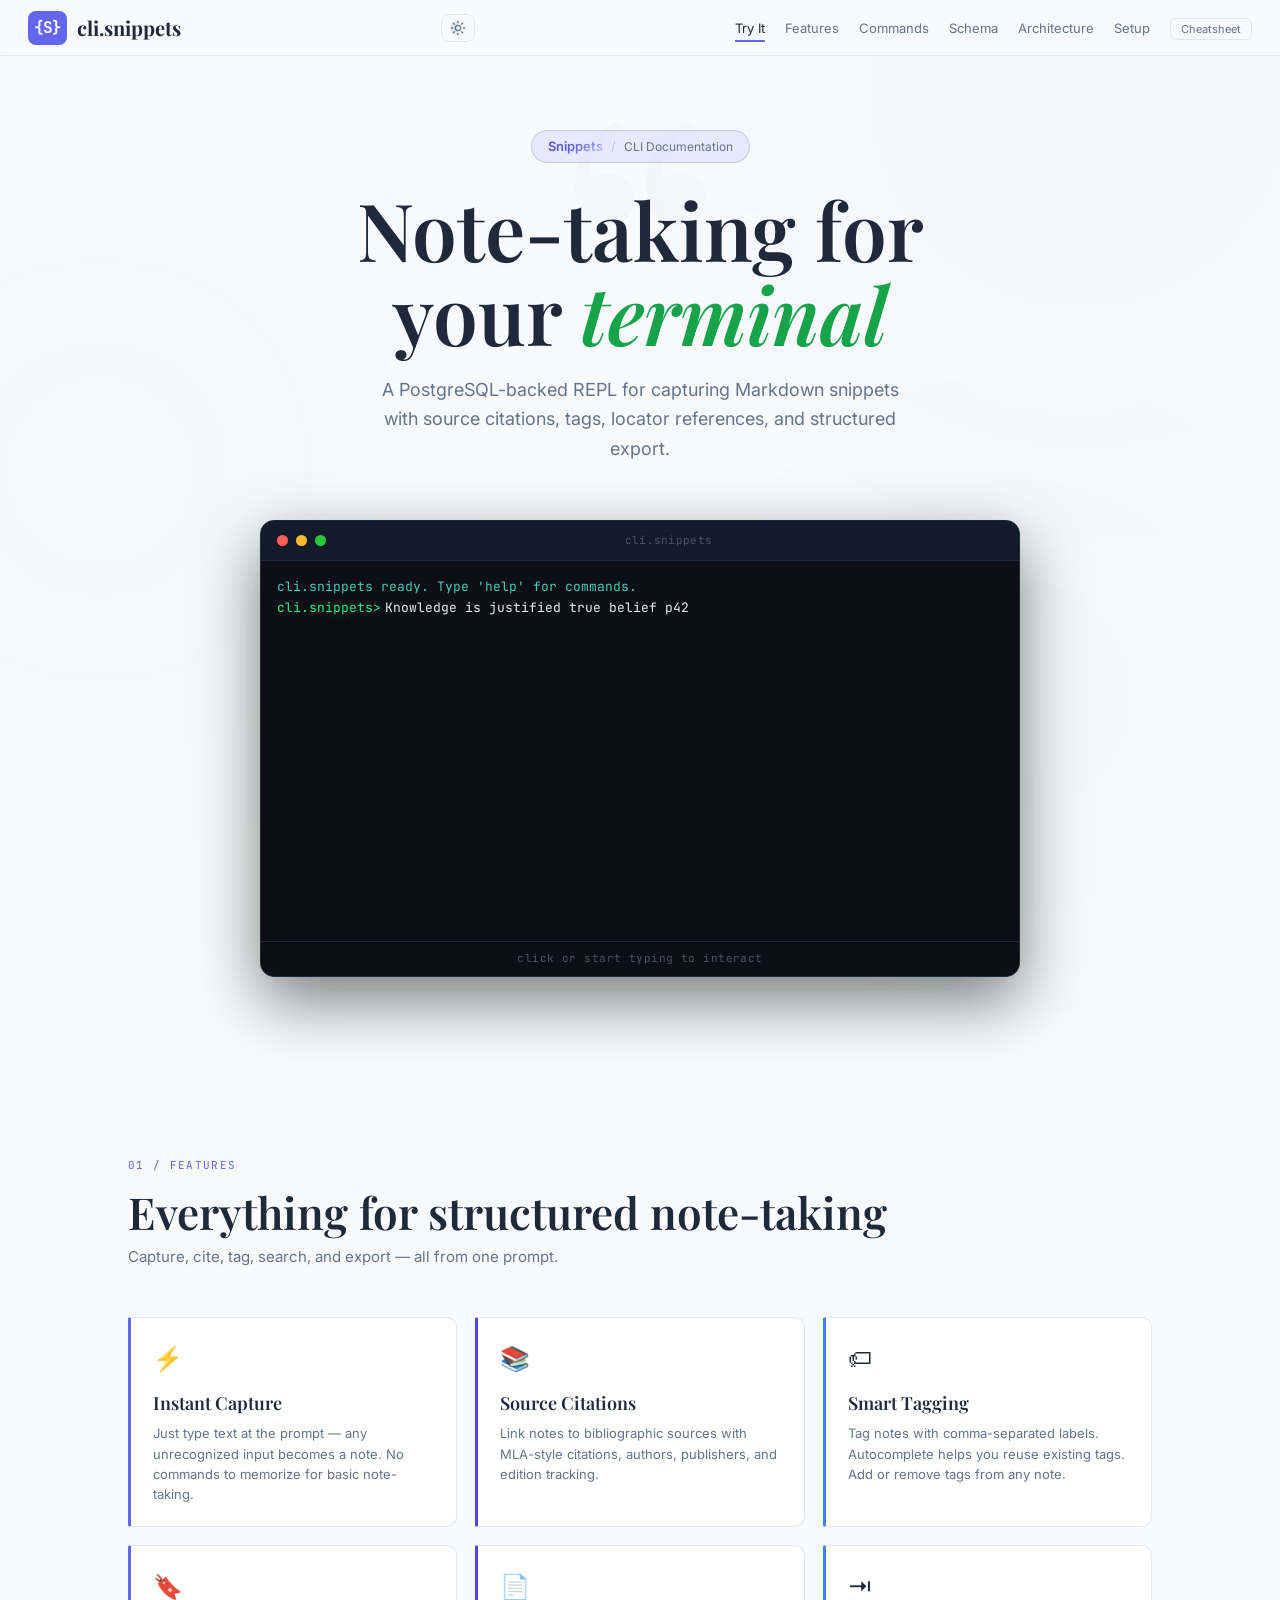
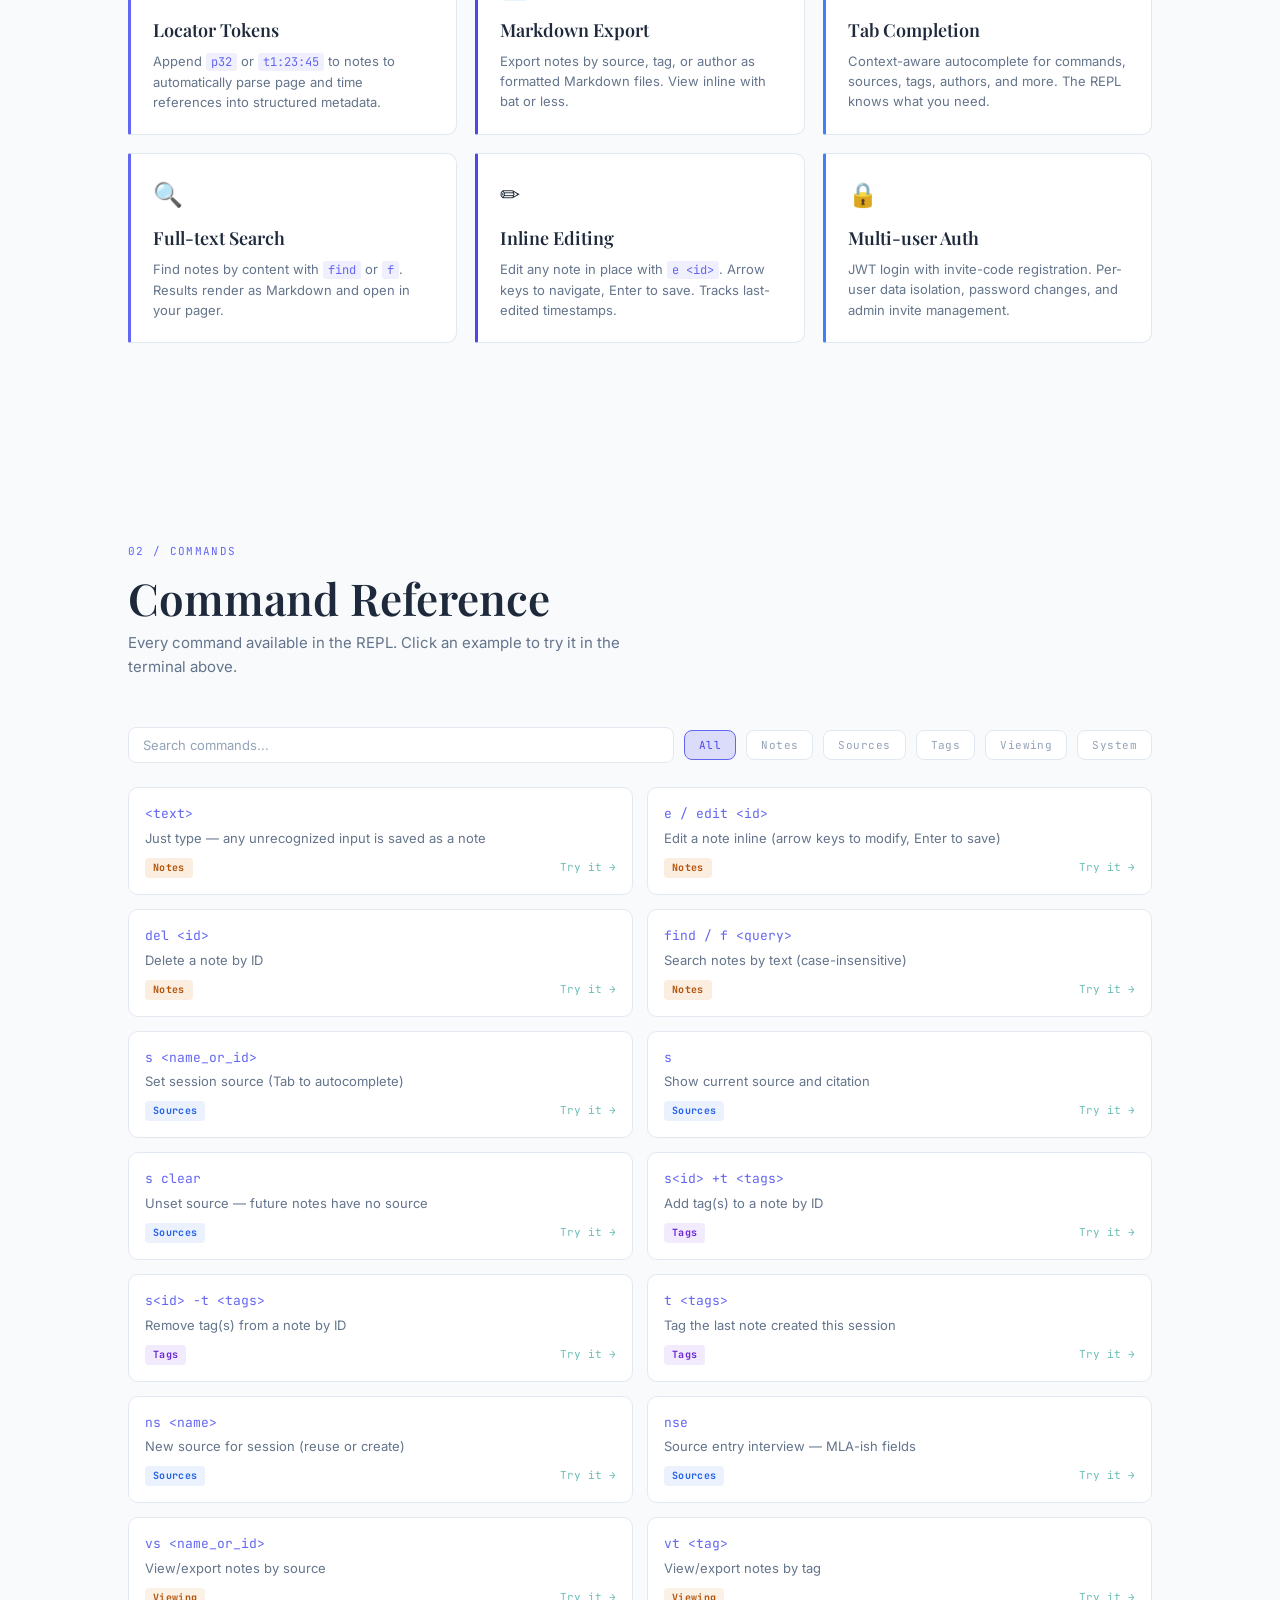
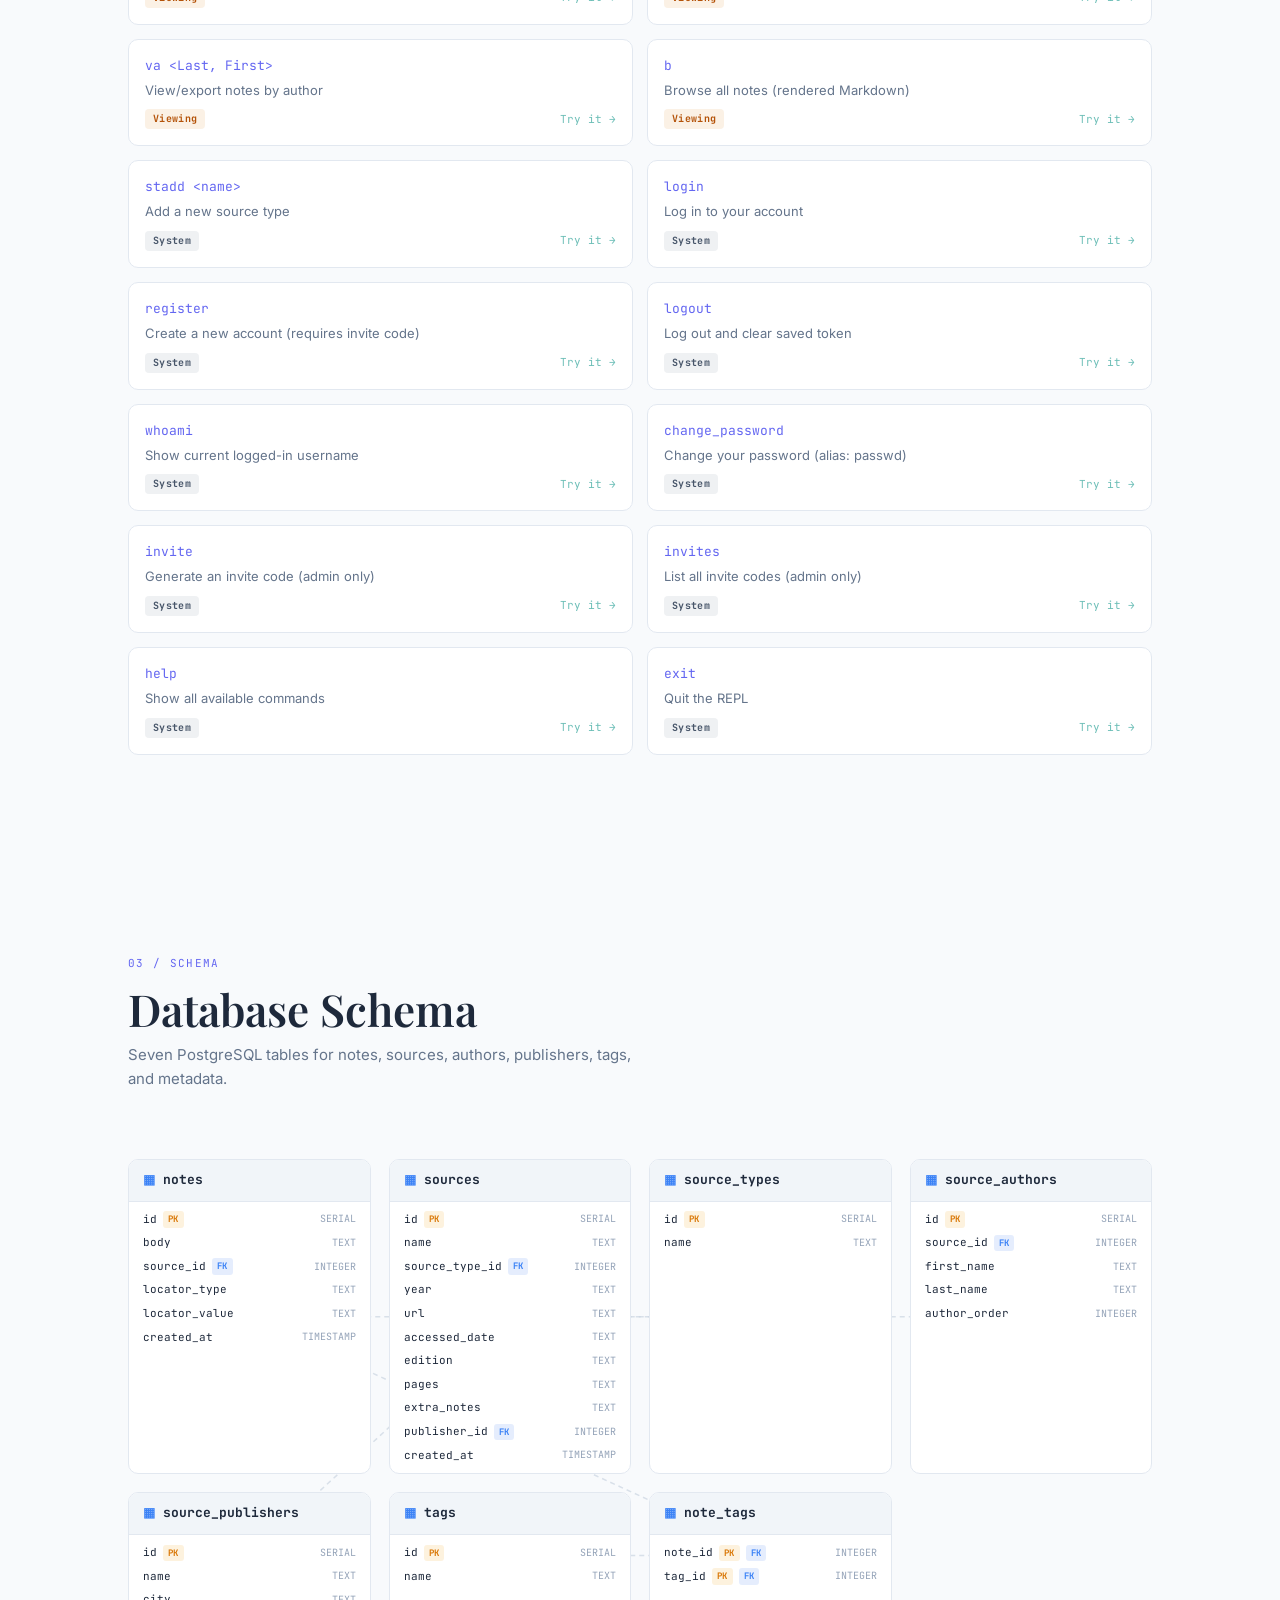
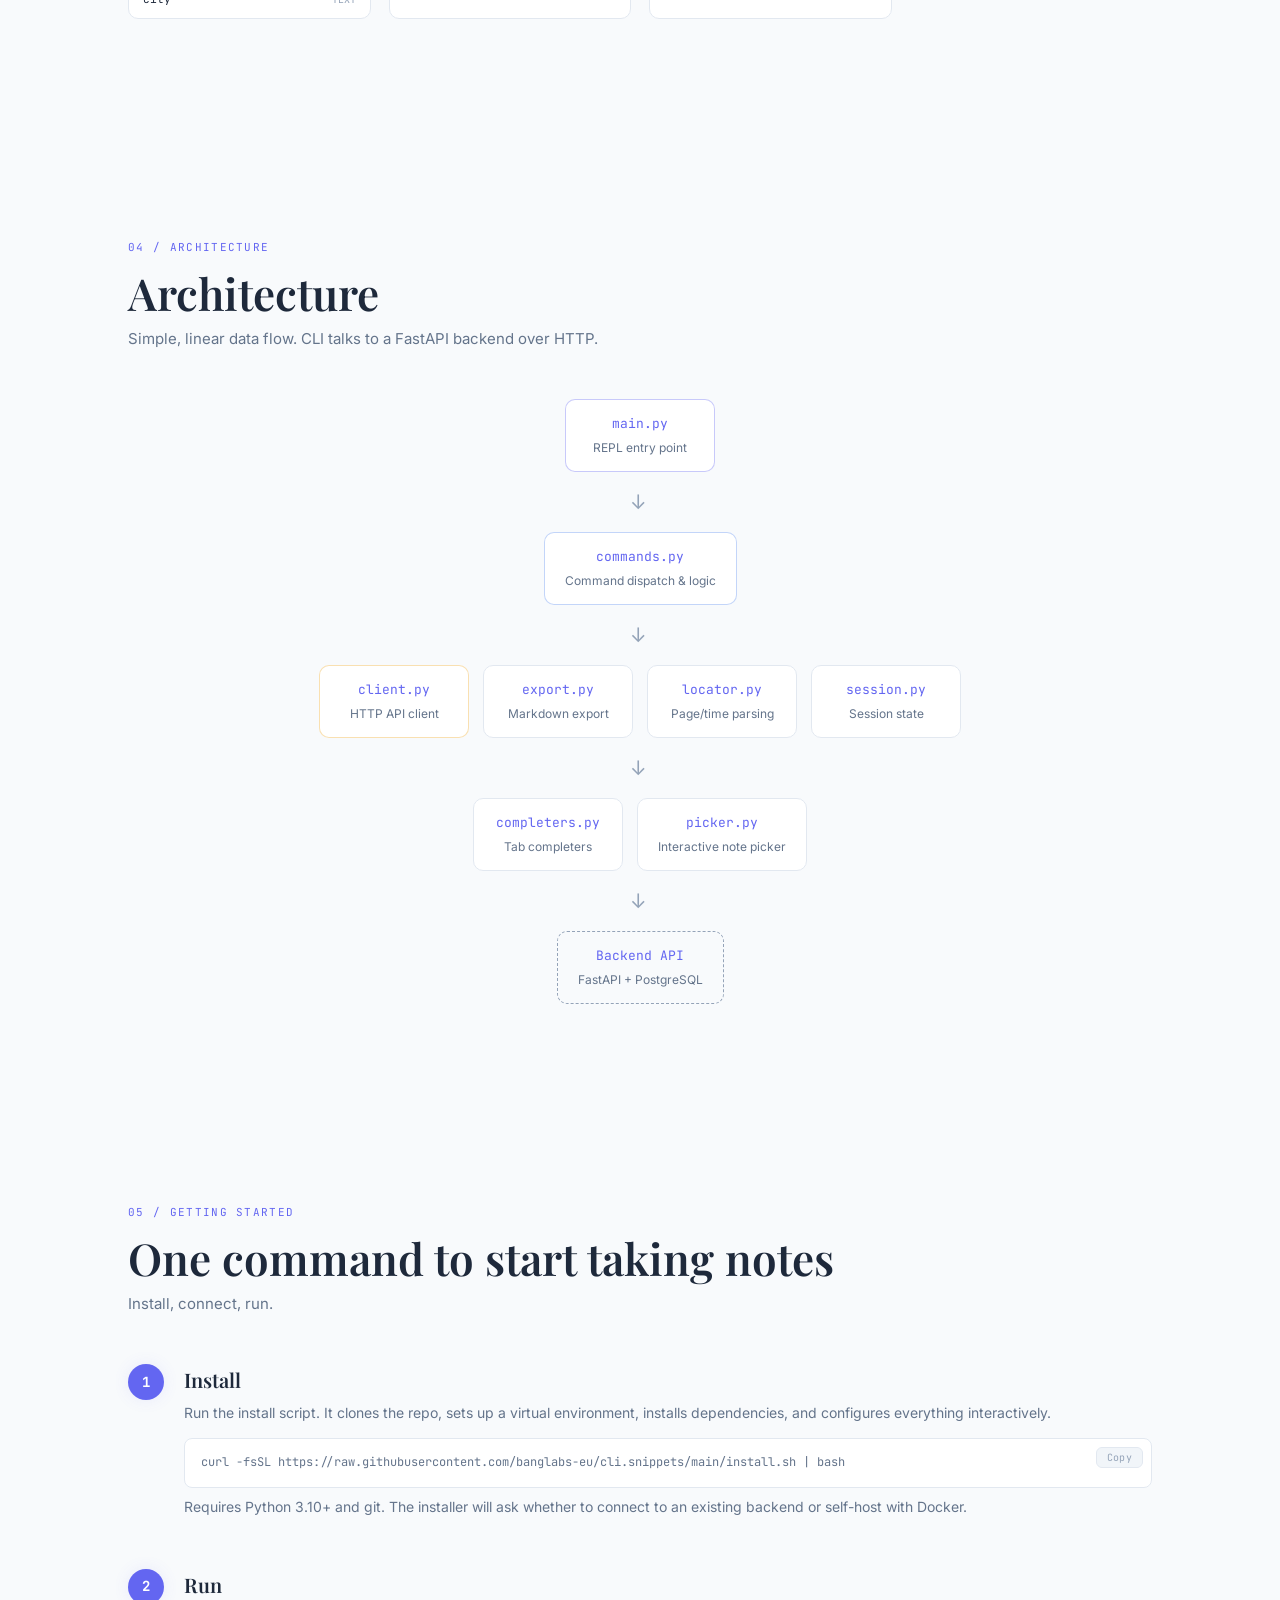
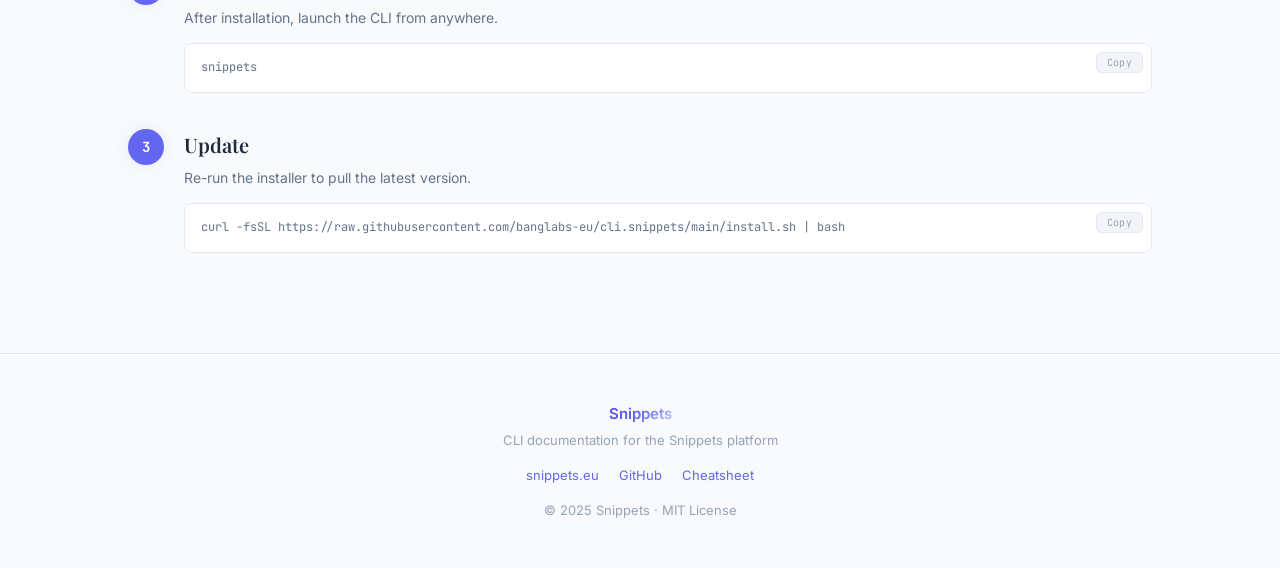
==== commit 1ac2fb28: "Add light mode to docs with three-state theme toggle Match website.snippets theme system: Auto/Light" ====
--- a/docs/index.html
+++ b/docs/index.html
@@ -9,6 +9,14 @@
 <link rel="icon" href="data:image/svg+xml,<svg xmlns='http://www.w3.org/2000/svg' viewBox='0 0 32 32'><rect width='32' height='32' rx='6' fill='%236366f1'/><text x='16' y='23' text-anchor='middle' font-family='monospace' font-size='16' font-weight='bold' fill='%23ffffff'>{S}</text></svg>">
 <link rel="stylesheet" href="shared.css">
 <link rel="stylesheet" href="index.css">
+<script>
+(function(){
+  var t=localStorage.getItem('snippets-theme')||'auto';
+  document.documentElement.setAttribute('data-theme',t);
+  if(t==='auto'&&window.matchMedia('(prefers-color-scheme:light)').matches)
+    document.documentElement.classList.add('prefers-light');
+})();
+</script>
 </head>
 <body>
 
@@ -25,6 +33,11 @@
       <span class="logo-text">cli.snippets</span>
     </a>
   </div>
+  <button class="theme-toggle" aria-label="Toggle theme">
+    <svg class="icon-auto" viewBox="0 0 24 24" fill="none" stroke="currentColor" stroke-width="2" stroke-linecap="round" stroke-linejoin="round"><circle cx="12" cy="12" r="4"/><path d="M12 2v2m0 16v2M4.93 4.93l1.41 1.41m11.32 11.32l1.41 1.41M2 12h2m16 0h2M4.93 19.07l1.41-1.41m11.32-11.32l1.41-1.41"/><path d="M12 2a10 10 0 0 0 0 20" fill="currentColor" opacity="0.15"/></svg>
+    <svg class="icon-light" viewBox="0 0 24 24" fill="none" stroke="currentColor" stroke-width="2" stroke-linecap="round" stroke-linejoin="round"><circle cx="12" cy="12" r="5"/><line x1="12" y1="1" x2="12" y2="3"/><line x1="12" y1="21" x2="12" y2="23"/><line x1="4.22" y1="4.22" x2="5.64" y2="5.64"/><line x1="18.36" y1="18.36" x2="19.78" y2="19.78"/><line x1="1" y1="12" x2="3" y2="12"/><line x1="21" y1="12" x2="23" y2="12"/><line x1="4.22" y1="19.78" x2="5.64" y2="18.36"/><line x1="18.36" y1="5.64" x2="19.78" y2="4.22"/></svg>
+    <svg class="icon-dark" viewBox="0 0 24 24" fill="none" stroke="currentColor" stroke-width="2" stroke-linecap="round" stroke-linejoin="round"><path d="M21 12.79A9 9 0 1 1 11.21 3 7 7 0 0 0 21 12.79z"/></svg>
+  </button>
   <button class="hamburger" aria-label="Menu">&#9776;</button>
   <ul class="nav-links">
     <li><a href="#hero">Try It</a></li>
@@ -1224,6 +1237,31 @@
 
 sections.forEach(s => navObserver.observe(s));
 
+/* ═══════════════════════════════════════════
+   THEME TOGGLE
+   ═══════════════════════════════════════════ */
+const THEME_CYCLE = ['auto', 'light', 'dark'];
+const themeBtn = document.querySelector('.theme-toggle');
+
+function applyTheme(theme) {
+  document.documentElement.setAttribute('data-theme', theme);
+  const isLight = theme === 'light' ||
+    (theme === 'auto' && window.matchMedia('(prefers-color-scheme: light)').matches);
+  document.documentElement.classList.toggle('prefers-light', isLight);
+}
+
+themeBtn.addEventListener('click', function() {
+  const current = document.documentElement.getAttribute('data-theme') || 'auto';
+  const next = THEME_CYCLE[(THEME_CYCLE.indexOf(current) + 1) % THEME_CYCLE.length];
+  localStorage.setItem('snippets-theme', next);
+  applyTheme(next);
+});
+
+window.matchMedia('(prefers-color-scheme: light)').addEventListener('change', function() {
+  const theme = localStorage.getItem('snippets-theme') || 'auto';
+  if (theme === 'auto') applyTheme('auto');
+});
+
 })();
 </script>
 </body>
--- a/docs/shared.css
+++ b/docs/shared.css
@@ -24,6 +24,7 @@
   --purple: #9977ee;
   --rose: #ee4466;
   --cyan: #44ccbb;
+  --nav-bg: rgba(11, 11, 17, 0.88);
   --font-display: 'Playfair Display', Georgia, 'Times New Roman', serif;
   --font-body: 'Inter', -apple-system, BlinkMacSystemFont, 'Segoe UI', sans-serif;
   --font-mono: 'JetBrains Mono', 'Fira Code', 'Cascadia Code', monospace;
@@ -51,3 +52,28 @@
 
 /* ─── Utilities ─── */
 .mono { font-family: var(--font-mono); }
+
+/* ─── Light mode ─── */
+[data-theme="light"],
+:root:not([data-theme="dark"]):is(.prefers-light) {
+  --bg: #f8fafc;
+  --bg-raised: #f1f5f9;
+  --bg-card: #ffffff;
+  --bg-card-hover: #f1f5f9;
+  --border: #e2e8f0;
+  --border-light: #cbd5e1;
+  --text: #1e293b;
+  --text-dim: #64748b;
+  --text-faint: #94a3b8;
+  --accent-light: #4f46e5;
+  --accent-glow: rgba(99, 102, 241, 0.1);
+  --green: #16a34a;
+  --green-dim: #15803d;
+  --green-glow: rgba(22, 163, 74, 0.12);
+  --amber: #d97706;
+  --blue: #3b82f6;
+  --purple: #7c3aed;
+  --rose: #e11d48;
+  --cyan: #0d9488;
+  --nav-bg: rgba(248, 250, 252, 0.88);
+}
--- a/docs/index.css
+++ b/docs/index.css
@@ -37,7 +37,7 @@
 nav {
   position: fixed; top: 0; left: 0; right: 0;
   z-index: 1000;
-  background: rgba(11, 11, 17, 0.88);
+  background: var(--nav-bg);
   backdrop-filter: blur(16px);
   -webkit-backdrop-filter: blur(16px);
   border-bottom: 1px solid var(--border);
@@ -758,3 +758,85 @@
 .stagger > .fade-in:nth-child(7) { transition-delay: 360ms; }
 .stagger > .fade-in:nth-child(8) { transition-delay: 420ms; }
 .stagger > .fade-in:nth-child(9) { transition-delay: 480ms; }
+
+/* ─── Theme toggle ─── */
+.theme-toggle {
+  background: none;
+  border: 1px solid var(--border);
+  border-radius: var(--radius-md);
+  color: var(--text-dim);
+  cursor: pointer;
+  padding: 5px 8px;
+  display: flex;
+  align-items: center;
+  justify-content: center;
+  transition: border-color var(--transition), color var(--transition);
+}
+.theme-toggle:hover {
+  border-color: var(--text-faint);
+  color: var(--text);
+}
+.theme-toggle svg { width: 16px; height: 16px; display: none; }
+[data-theme="auto"] .theme-toggle .icon-auto,
+:root:not([data-theme]) .theme-toggle .icon-auto { display: block; }
+[data-theme="light"] .theme-toggle .icon-light { display: block; }
+[data-theme="dark"] .theme-toggle .icon-dark { display: block; }
+
+/* ─── Light mode component overrides ─── */
+:is([data-theme="light"], :root:not([data-theme="dark"]).prefers-light) .terminal {
+  --bg: #0a0e17;
+  --bg-raised: #0f1520;
+  --bg-card: #141c2b;
+  --bg-card-hover: #1a2438;
+  --border: #1e293b;
+  --border-light: #2a3a50;
+  --text: #eaf0f6;
+  --text-dim: #7a8ba0;
+  --text-faint: #4a5568;
+  --accent-light: #818cf8;
+  --accent-glow: rgba(99, 102, 241, 0.15);
+  --green: #22ee88;
+  --green-dim: #1a9960;
+  --green-glow: rgba(34, 238, 136, 0.10);
+  --amber: #f59e0b;
+  --blue: #5588ee;
+  --purple: #9977ee;
+  --rose: #ee4466;
+  --cyan: #44ccbb;
+}
+
+:is([data-theme="light"], :root:not([data-theme="dark"]).prefers-light) .bg-glow {
+  opacity: 0.025;
+}
+
+:is([data-theme="light"], :root:not([data-theme="dark"]).prefers-light) #hero::before {
+  opacity: 0.18;
+}
+
+:is([data-theme="light"], :root:not([data-theme="dark"]).prefers-light) .hero-org-badge .org-name,
+:is([data-theme="light"], :root:not([data-theme="dark"]).prefers-light) .footer-brand {
+  background: linear-gradient(135deg, #4f46e5, #6366f1, #c7d2fe);
+  -webkit-background-clip: text;
+  background-clip: text;
+}
+
+:is([data-theme="light"], :root:not([data-theme="dark"]).prefers-light) .badge-notes {
+  background: rgba(217, 119, 6, 0.12);
+  color: #b45309;
+}
+:is([data-theme="light"], :root:not([data-theme="dark"]).prefers-light) .badge-sources {
+  background: rgba(59, 130, 246, 0.1);
+  color: #2563eb;
+}
+:is([data-theme="light"], :root:not([data-theme="dark"]).prefers-light) .badge-tags {
+  background: rgba(124, 58, 237, 0.1);
+  color: #6d28d9;
+}
+:is([data-theme="light"], :root:not([data-theme="dark"]).prefers-light) .badge-viewing {
+  background: rgba(217, 119, 6, 0.1);
+  color: #b45309;
+}
+:is([data-theme="light"], :root:not([data-theme="dark"]).prefers-light) .badge-system {
+  background: rgba(100, 116, 139, 0.1);
+  color: #475569;
+}
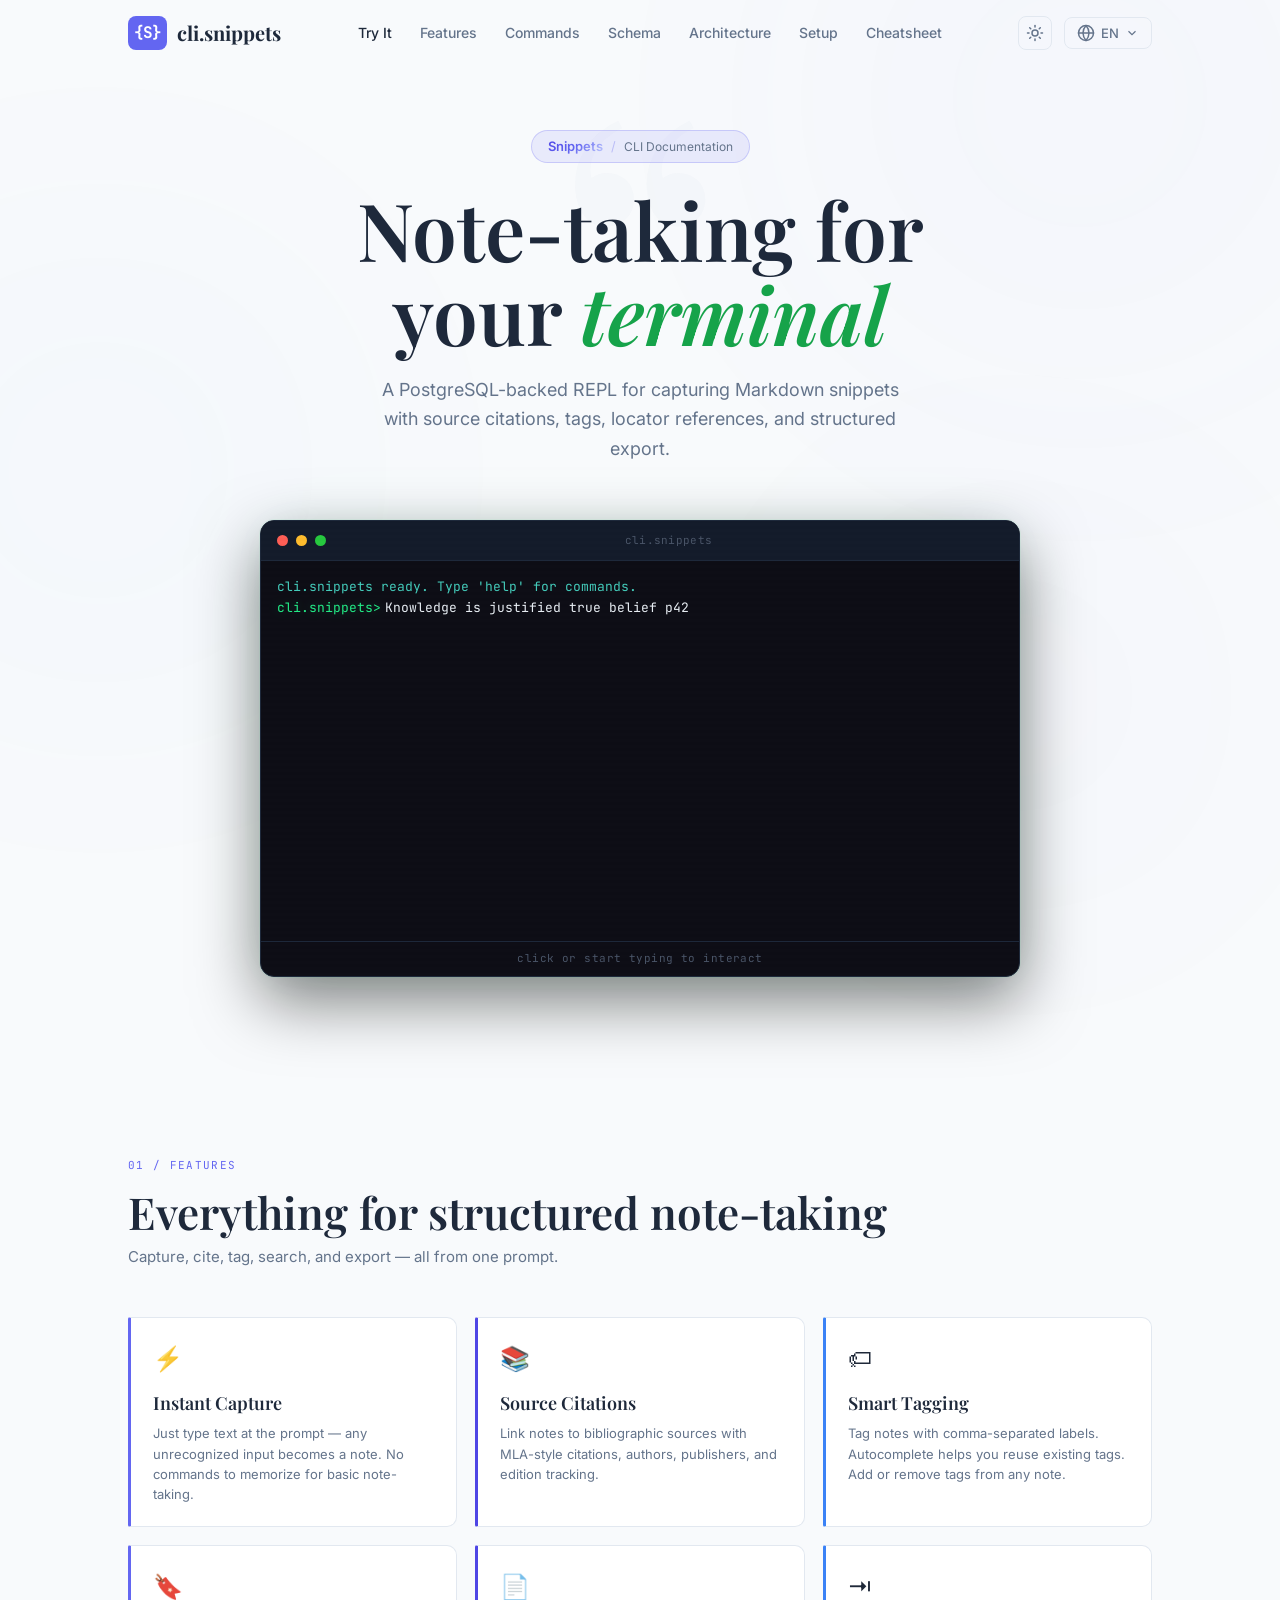
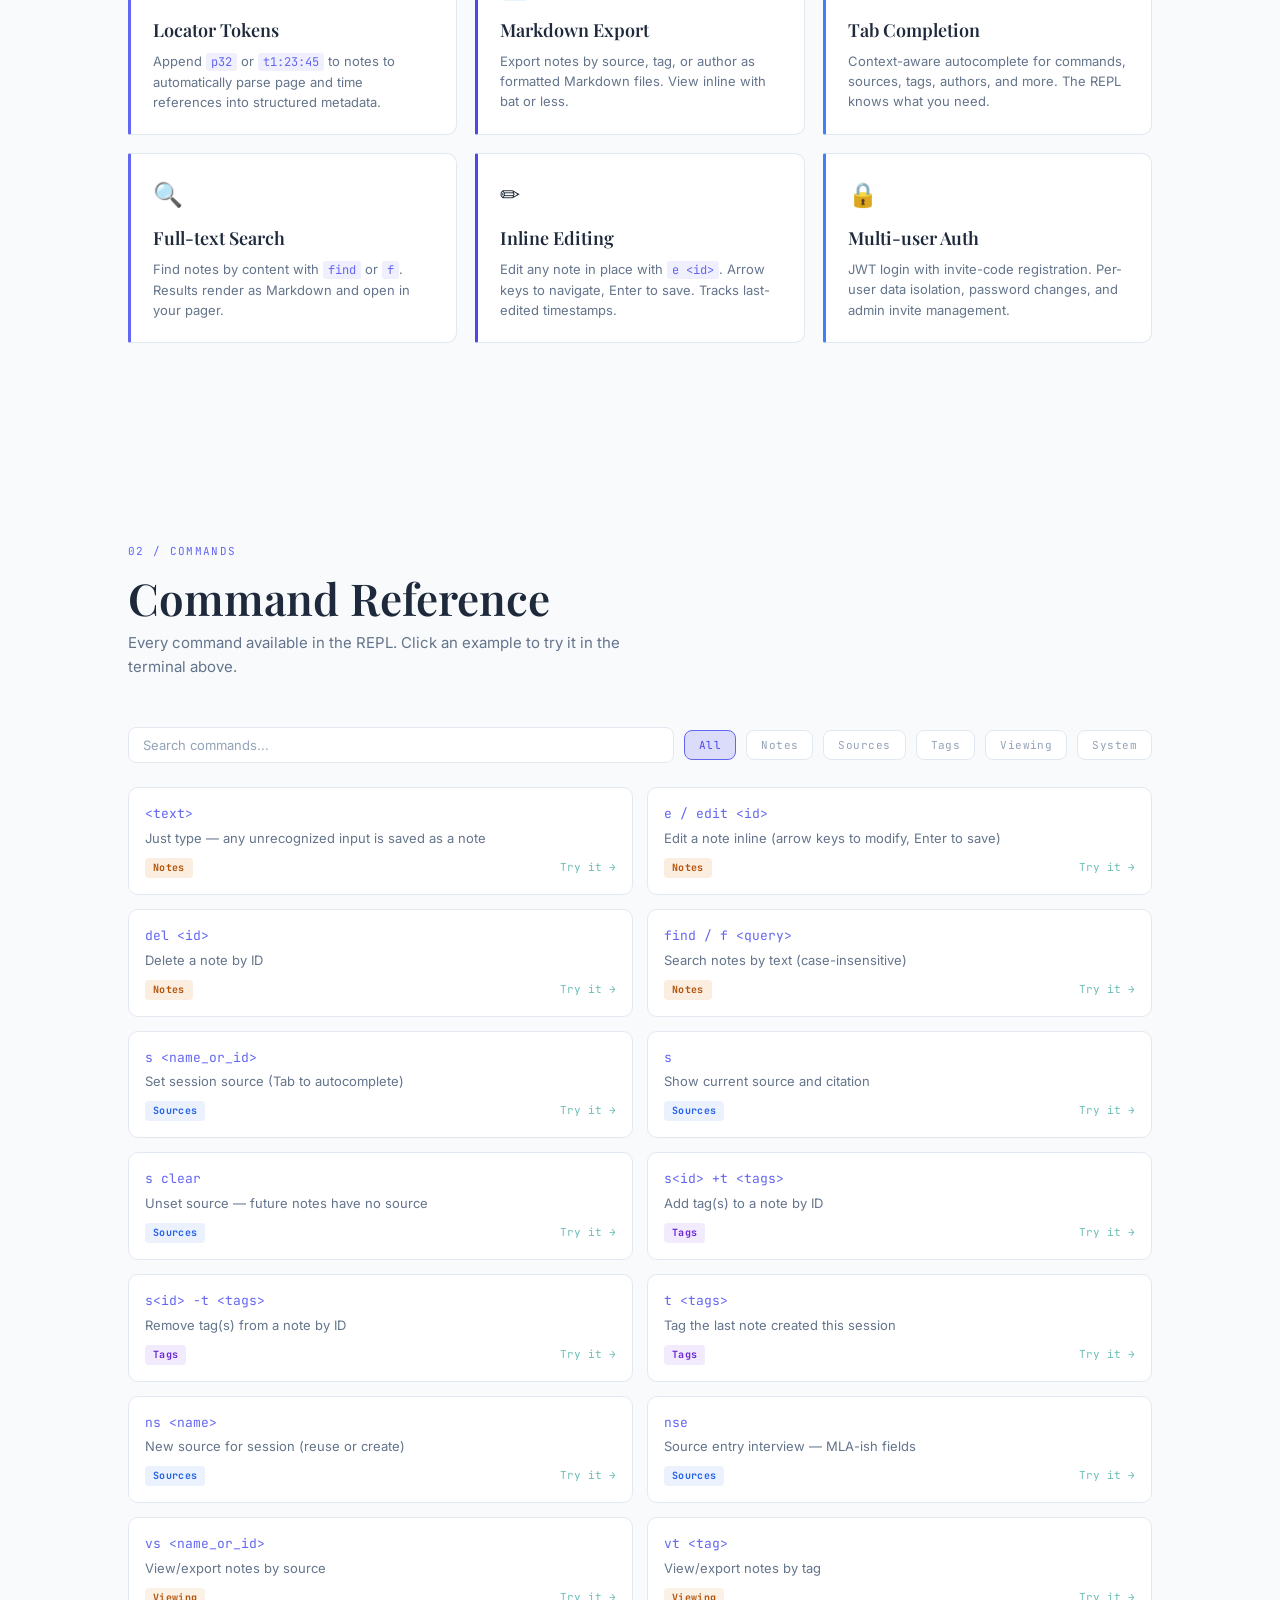
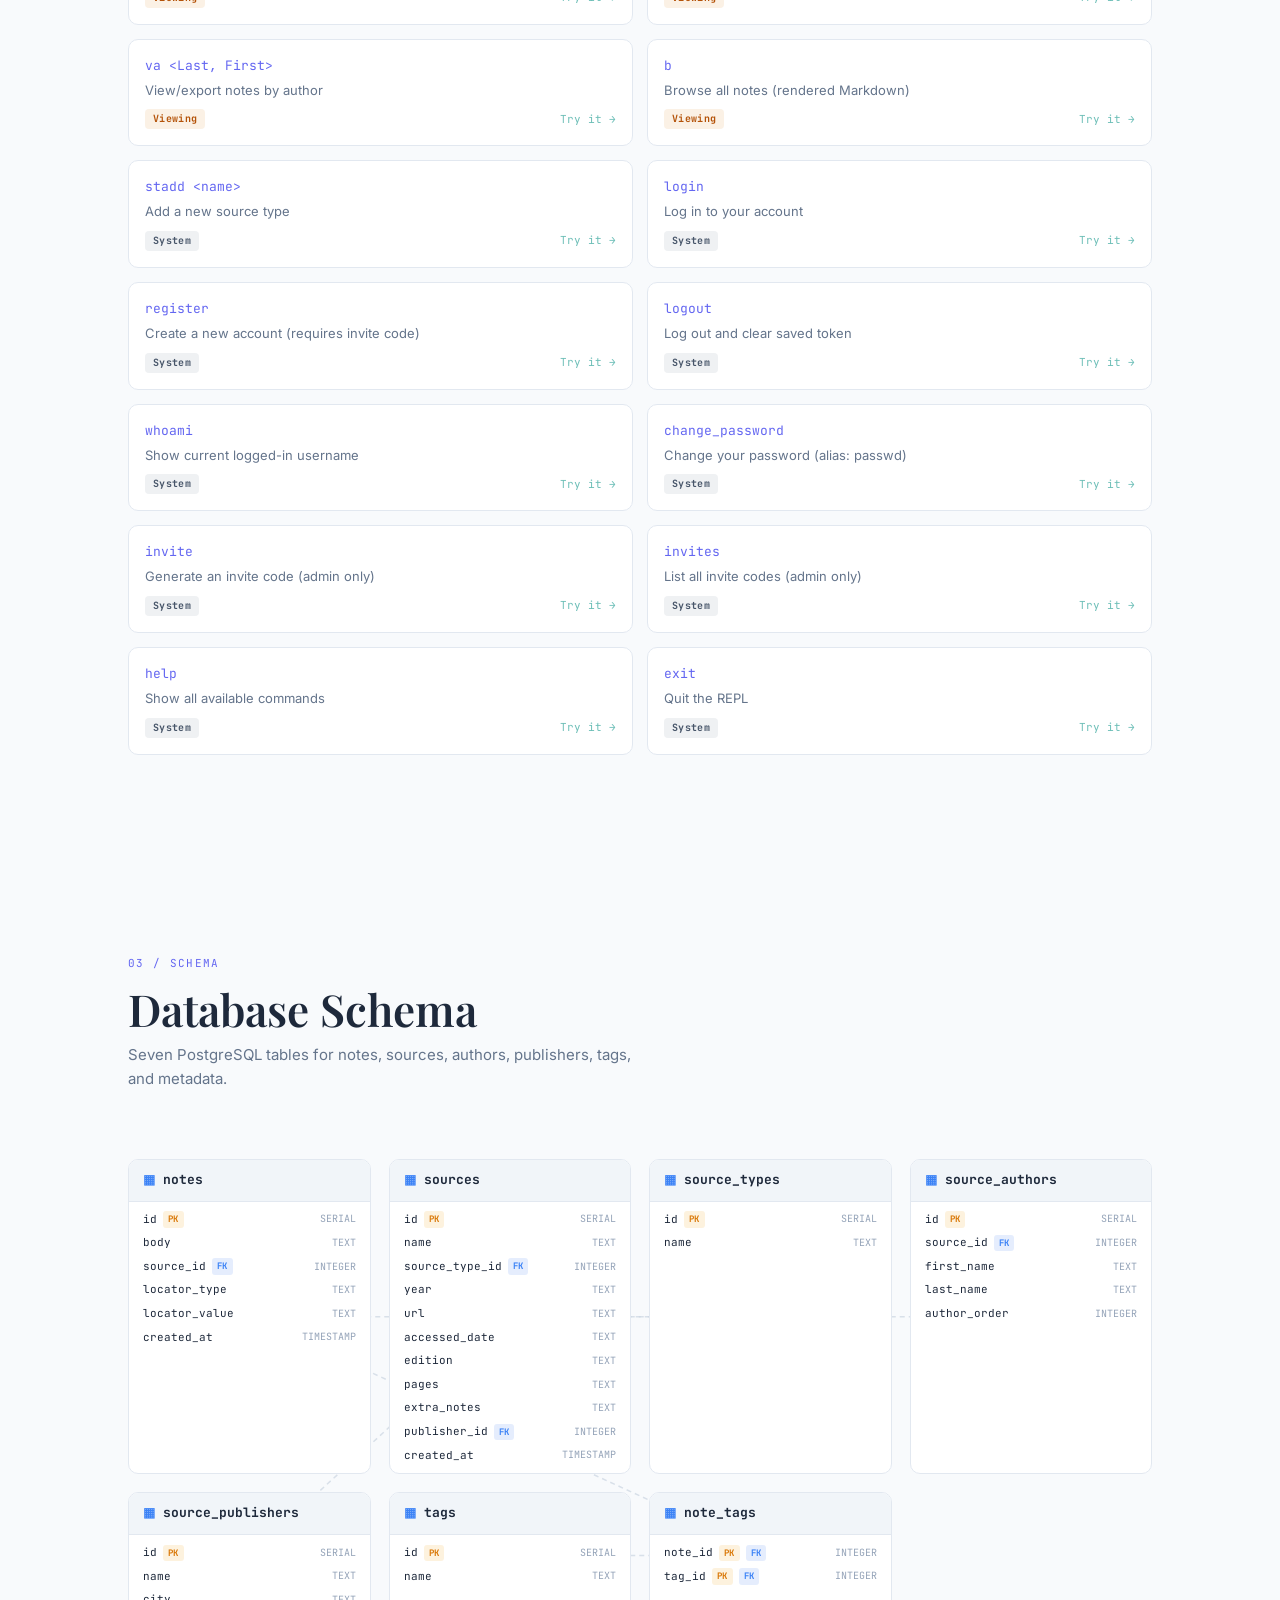
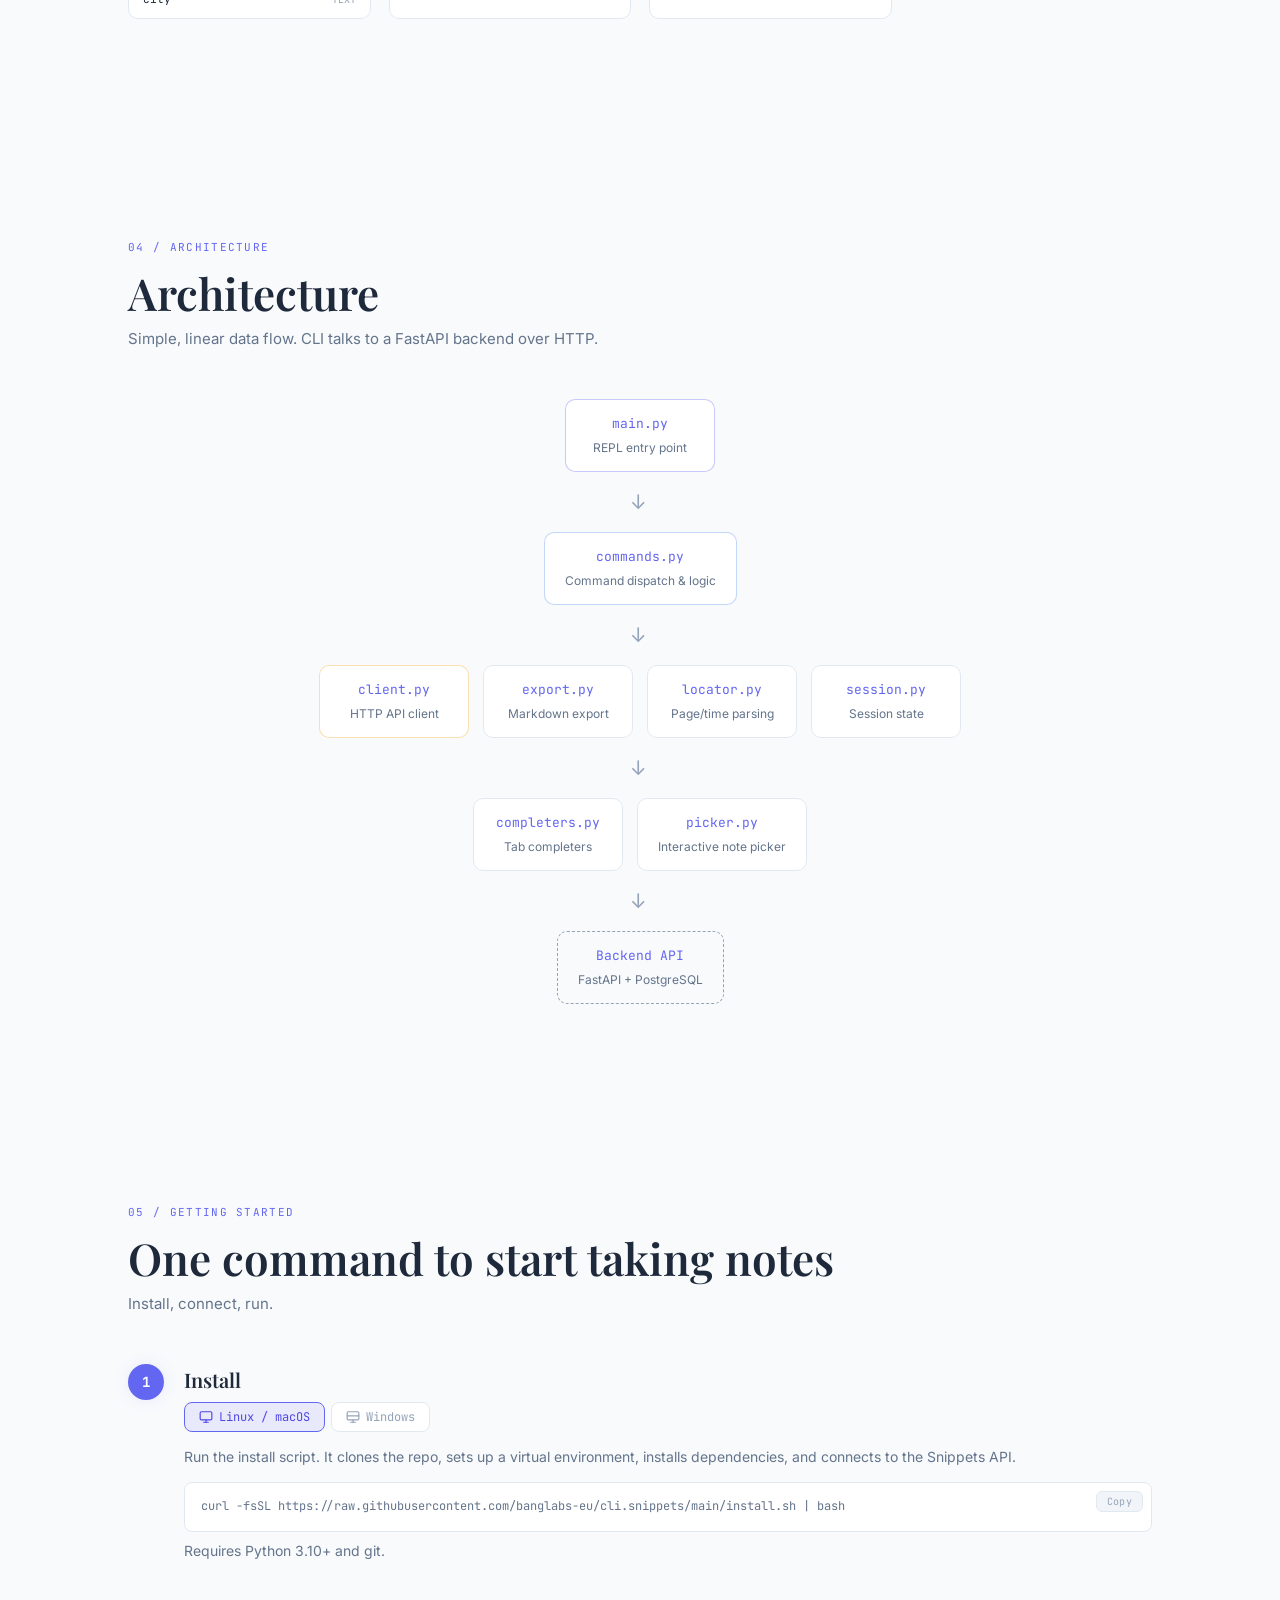
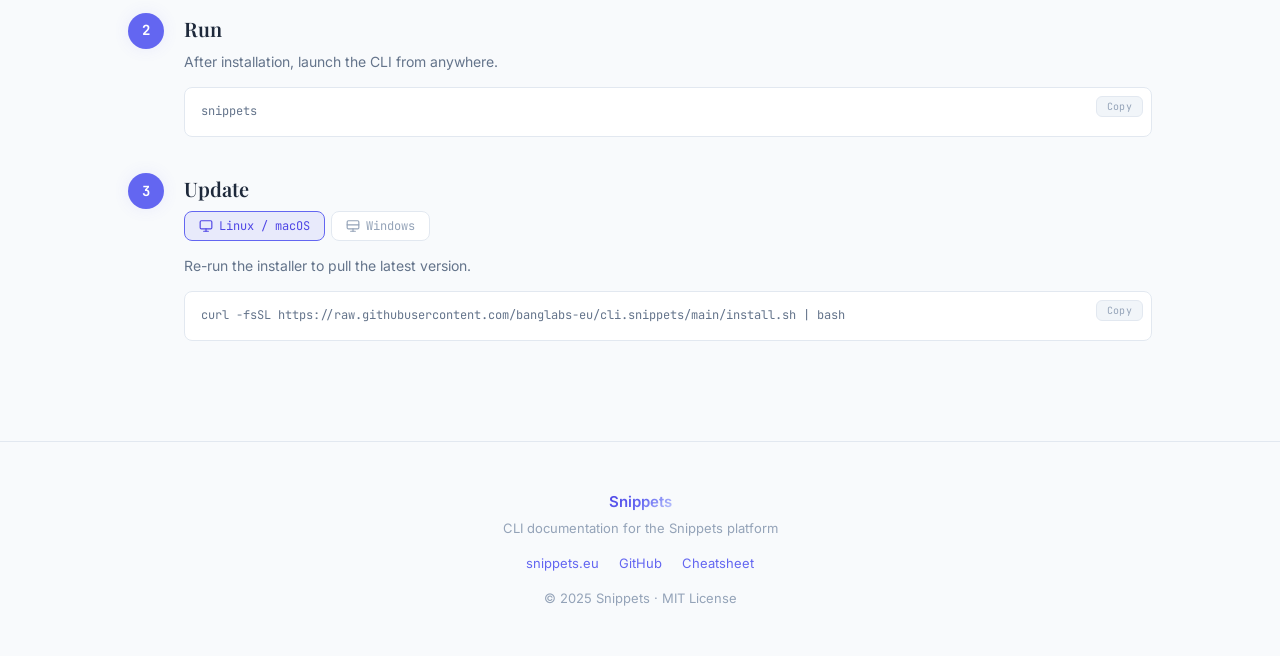
==== commit dab69d28: "Add platform toggle to setup section (Linux/macOS vs Windows) Linux/macOS uses install.sh and connec" ====
--- a/docs/index.html
+++ b/docs/index.html
@@ -11,9 +11,9 @@
 <link rel="stylesheet" href="index.css">
 <script>
 (function(){
-  var t=localStorage.getItem('snippets-theme')||'auto';
-  document.documentElement.setAttribute('data-theme',t);
-  if(t==='auto'&&window.matchMedia('(prefers-color-scheme:light)').matches)
+  var t=localStorage.getItem('snippets-theme');
+  if(t)document.documentElement.setAttribute('data-theme',t);
+  if(window.matchMedia('(prefers-color-scheme:light)').matches)
     document.documentElement.classList.add('prefers-light');
 })();
 </script>
@@ -26,28 +26,40 @@
 <div class="bg-glow bg-glow-3"></div>
 
 <!-- Navigation -->
-<nav>
-  <div class="nav-brand">
+<nav class="nav" id="nav">
+  <div class="nav-inner">
     <a href="#hero" class="nav-logo">
       <span class="logo-mark">{S}</span>
       <span class="logo-text">cli.snippets</span>
     </a>
+    <div class="nav-links" id="nav-links">
+      <a href="#hero">Try It</a>
+      <a href="#features">Features</a>
+      <a href="#commands">Commands</a>
+      <a href="#schema">Schema</a>
+      <a href="#architecture">Architecture</a>
+      <a href="#setup">Setup</a>
+      <a href="cheatsheet.html" target="_blank">Cheatsheet</a>
+    </div>
+    <div class="nav-actions">
+      <button class="theme-toggle" id="theme-toggle" aria-label="Toggle theme">
+        <svg class="icon-auto" width="18" height="18" viewBox="0 0 24 24" fill="none" stroke="currentColor" stroke-width="2" stroke-linecap="round" stroke-linejoin="round"><circle cx="12" cy="12" r="4"/><path d="M12 2v2"/><path d="M12 20v2"/><path d="M4.93 4.93l1.41 1.41"/><path d="M17.66 17.66l1.41 1.41"/><path d="M2 12h2"/><path d="M20 12h2"/><path d="M4.93 19.07l1.41-1.41"/><path d="M17.66 6.34l1.41-1.41"/></svg>
+        <svg class="icon-sun" width="18" height="18" viewBox="0 0 24 24" fill="none" stroke="currentColor" stroke-width="2" stroke-linecap="round" stroke-linejoin="round"><circle cx="12" cy="12" r="5"/><path d="M12 1v2"/><path d="M12 21v2"/><path d="M4.22 4.22l1.42 1.42"/><path d="M18.36 18.36l1.42 1.42"/><path d="M1 12h2"/><path d="M21 12h2"/><path d="M4.22 19.78l1.42-1.42"/><path d="M18.36 5.64l1.42-1.42"/></svg>
+        <svg class="icon-moon" width="18" height="18" viewBox="0 0 24 24" fill="none" stroke="currentColor" stroke-width="2" stroke-linecap="round" stroke-linejoin="round"><path d="M21 12.79A9 9 0 1 1 11.21 3 7 7 0 0 0 21 12.79z"/></svg>
+      </button>
+      <div class="lang-switcher" id="lang-switcher">
+        <button class="lang-btn" id="lang-btn" aria-label="Select language">
+          <svg width="18" height="18" viewBox="0 0 24 24" fill="none" stroke="currentColor" stroke-width="2" stroke-linecap="round" stroke-linejoin="round"><circle cx="12" cy="12" r="10"/><path d="M2 12h20"/><path d="M12 2a15.3 15.3 0 0 1 4 10 15.3 15.3 0 0 1-4 10 15.3 15.3 0 0 1-4-10 15.3 15.3 0 0 1 4-10z"/></svg>
+          <span id="current-lang">EN</span>
+          <svg class="chevron" width="14" height="14" viewBox="0 0 24 24" fill="none" stroke="currentColor" stroke-width="2"><path d="M6 9l6 6 6-6"/></svg>
+        </button>
+        <div class="lang-dropdown" id="lang-dropdown"></div>
+      </div>
+      <button class="hamburger" id="hamburger" aria-label="Menu">
+        <span></span><span></span><span></span>
+      </button>
+    </div>
   </div>
-  <button class="theme-toggle" aria-label="Toggle theme">
-    <svg class="icon-auto" viewBox="0 0 24 24" fill="none" stroke="currentColor" stroke-width="2" stroke-linecap="round" stroke-linejoin="round"><circle cx="12" cy="12" r="4"/><path d="M12 2v2m0 16v2M4.93 4.93l1.41 1.41m11.32 11.32l1.41 1.41M2 12h2m16 0h2M4.93 19.07l1.41-1.41m11.32-11.32l1.41-1.41"/><path d="M12 2a10 10 0 0 0 0 20" fill="currentColor" opacity="0.15"/></svg>
-    <svg class="icon-light" viewBox="0 0 24 24" fill="none" stroke="currentColor" stroke-width="2" stroke-linecap="round" stroke-linejoin="round"><circle cx="12" cy="12" r="5"/><line x1="12" y1="1" x2="12" y2="3"/><line x1="12" y1="21" x2="12" y2="23"/><line x1="4.22" y1="4.22" x2="5.64" y2="5.64"/><line x1="18.36" y1="18.36" x2="19.78" y2="19.78"/><line x1="1" y1="12" x2="3" y2="12"/><line x1="21" y1="12" x2="23" y2="12"/><line x1="4.22" y1="19.78" x2="5.64" y2="18.36"/><line x1="18.36" y1="5.64" x2="19.78" y2="4.22"/></svg>
-    <svg class="icon-dark" viewBox="0 0 24 24" fill="none" stroke="currentColor" stroke-width="2" stroke-linecap="round" stroke-linejoin="round"><path d="M21 12.79A9 9 0 1 1 11.21 3 7 7 0 0 0 21 12.79z"/></svg>
-  </button>
-  <button class="hamburger" aria-label="Menu">&#9776;</button>
-  <ul class="nav-links">
-    <li><a href="#hero">Try It</a></li>
-    <li><a href="#features">Features</a></li>
-    <li><a href="#commands">Commands</a></li>
-    <li><a href="#schema">Schema</a></li>
-    <li><a href="#architecture">Architecture</a></li>
-    <li><a href="#setup">Setup</a></li>
-    <li><a href="cheatsheet.html" class="cheatsheet-link" target="_blank">Cheatsheet</a></li>
-  </ul>
 </nav>
 
 <!-- Hero + Terminal -->
@@ -231,12 +243,32 @@
       <div class="step-number">1</div>
       <div class="step-content">
         <h3>Install</h3>
-        <p>Run the install script. It clones the repo, sets up a virtual environment, installs dependencies, and configures everything interactively.</p>
-        <div class="code-block">
-          <button class="copy-btn" data-copy="clone-install">Copy</button>
-          <pre id="clone-install">curl -fsSL https://raw.githubusercontent.com/banglabs-eu/cli.snippets/main/install.sh | bash</pre>
+        <div class="platform-toggle" id="install-platform-toggle">
+          <button class="platform-btn active" data-platform="linux">
+            <svg viewBox="0 0 24 24" fill="none" stroke="currentColor" stroke-width="2" stroke-linecap="round" stroke-linejoin="round"><rect x="2" y="3" width="20" height="14" rx="2"/><path d="M8 21h8"/><path d="M12 17v4"/></svg>
+            Linux / macOS
+          </button>
+          <button class="platform-btn" data-platform="windows">
+            <svg viewBox="0 0 24 24" fill="none" stroke="currentColor" stroke-width="2" stroke-linecap="round" stroke-linejoin="round"><rect x="2" y="3" width="20" height="14" rx="2"/><path d="M8 21h8"/><path d="M12 17v4"/><path d="M2 10h20"/></svg>
+            Windows
+          </button>
         </div>
-        <p class="setup-note">Requires Python 3.10+ and git. The installer will ask whether to connect to an existing backend or self-host with Docker.</p>
+        <div class="platform-panel active" data-platform="linux">
+          <p>Run the install script. It clones the repo, sets up a virtual environment, installs dependencies, and connects to the Snippets API.</p>
+          <div class="code-block">
+            <button class="copy-btn" data-copy="install-linux">Copy</button>
+            <pre id="install-linux">curl -fsSL https://raw.githubusercontent.com/banglabs-eu/cli.snippets/main/install.sh | bash</pre>
+          </div>
+          <p class="setup-note">Requires Python 3.10+ and git.</p>
+        </div>
+        <div class="platform-panel" data-platform="windows">
+          <p>Run the install script in PowerShell. It clones the repo, sets up a virtual environment, installs dependencies, and configures everything interactively.</p>
+          <div class="code-block">
+            <button class="copy-btn" data-copy="install-windows">Copy</button>
+            <pre id="install-windows">irm https://raw.githubusercontent.com/banglabs-eu/cli.snippets/main/install.ps1 | iex</pre>
+          </div>
+          <p class="setup-note">Requires Python 3.10+ and git. The installer will ask whether to connect to the API online or self-host with Docker.</p>
+        </div>
       </div>
     </div>
 
@@ -256,10 +288,29 @@
       <div class="step-number">3</div>
       <div class="step-content">
         <h3>Update</h3>
-        <p>Re-run the installer to pull the latest version.</p>
-        <div class="code-block">
-          <button class="copy-btn" data-copy="env-config">Copy</button>
-          <pre id="env-config">curl -fsSL https://raw.githubusercontent.com/banglabs-eu/cli.snippets/main/install.sh | bash</pre>
+        <div class="platform-toggle" id="update-platform-toggle">
+          <button class="platform-btn active" data-platform="linux">
+            <svg viewBox="0 0 24 24" fill="none" stroke="currentColor" stroke-width="2" stroke-linecap="round" stroke-linejoin="round"><rect x="2" y="3" width="20" height="14" rx="2"/><path d="M8 21h8"/><path d="M12 17v4"/></svg>
+            Linux / macOS
+          </button>
+          <button class="platform-btn" data-platform="windows">
+            <svg viewBox="0 0 24 24" fill="none" stroke="currentColor" stroke-width="2" stroke-linecap="round" stroke-linejoin="round"><rect x="2" y="3" width="20" height="14" rx="2"/><path d="M8 21h8"/><path d="M12 17v4"/><path d="M2 10h20"/></svg>
+            Windows
+          </button>
+        </div>
+        <div class="platform-panel active" data-platform="linux">
+          <p>Re-run the installer to pull the latest version.</p>
+          <div class="code-block">
+            <button class="copy-btn" data-copy="update-linux">Copy</button>
+            <pre id="update-linux">curl -fsSL https://raw.githubusercontent.com/banglabs-eu/cli.snippets/main/install.sh | bash</pre>
+          </div>
+        </div>
+        <div class="platform-panel" data-platform="windows">
+          <p>Re-run the installer to pull the latest version.</p>
+          <div class="code-block">
+            <button class="copy-btn" data-copy="update-windows">Copy</button>
+            <pre id="update-windows">irm https://raw.githubusercontent.com/banglabs-eu/cli.snippets/main/install.ps1 | iex</pre>
+          </div>
         </div>
       </div>
     </div>
@@ -1200,14 +1251,165 @@
 });
 
 /* ═══════════════════════════════════════════
+   PLATFORM TOGGLES
+   ═══════════════════════════════════════════ */
+document.querySelectorAll('.platform-toggle').forEach(function (toggle) {
+  var step = toggle.parentElement;
+  toggle.querySelectorAll('.platform-btn').forEach(function (btn) {
+    btn.addEventListener('click', function () {
+      var platform = btn.dataset.platform;
+      toggle.querySelectorAll('.platform-btn').forEach(function (b) {
+        b.classList.toggle('active', b.dataset.platform === platform);
+      });
+      step.querySelectorAll('.platform-panel').forEach(function (p) {
+        p.classList.toggle('active', p.dataset.platform === platform);
+      });
+    });
+  });
+});
+
+/* ═══════════════════════════════════════════
+   THEME TOGGLE
+   ═══════════════════════════════════════════ */
+var themeToggle = document.getElementById('theme-toggle');
+var storedTheme = localStorage.getItem('snippets-theme');
+if (storedTheme) {
+  document.documentElement.setAttribute('data-theme', storedTheme);
+}
+
+var prefersLight = window.matchMedia('(prefers-color-scheme: light)');
+function syncOsTheme(e) {
+  document.documentElement.classList.toggle('prefers-light', e.matches);
+}
+syncOsTheme(prefersLight);
+prefersLight.addEventListener('change', syncOsTheme);
+
+themeToggle.addEventListener('click', function () {
+  var current = document.documentElement.getAttribute('data-theme');
+  var next;
+  if (!current) {
+    next = 'light';
+  } else if (current === 'light') {
+    next = 'dark';
+  } else {
+    next = null;
+  }
+  if (next) {
+    document.documentElement.setAttribute('data-theme', next);
+    localStorage.setItem('snippets-theme', next);
+  } else {
+    document.documentElement.removeAttribute('data-theme');
+    localStorage.removeItem('snippets-theme');
+  }
+});
+
+/* ═══════════════════════════════════════════
+   LANGUAGE SWITCHER
+   ═══════════════════════════════════════════ */
+var LANGUAGES = [
+  { code: 'en', name: 'English' },
+  { code: 'bg', name: 'Български' },
+  { code: 'cs', name: 'Čeština' },
+  { code: 'da', name: 'Dansk' },
+  { code: 'de', name: 'Deutsch' },
+  { code: 'el', name: 'Ελληνικά' },
+  { code: 'es', name: 'Español' },
+  { code: 'et', name: 'Eesti' },
+  { code: 'fi', name: 'Suomi' },
+  { code: 'fr', name: 'Français' },
+  { code: 'ga', name: 'Gaeilge' },
+  { code: 'hr', name: 'Hrvatski' },
+  { code: 'hu', name: 'Magyar' },
+  { code: 'it', name: 'Italiano' },
+  { code: 'lt', name: 'Lietuvių' },
+  { code: 'lv', name: 'Latviešu' },
+  { code: 'mt', name: 'Malti' },
+  { code: 'nl', name: 'Nederlands' },
+  { code: 'pl', name: 'Polski' },
+  { code: 'pt', name: 'Português' },
+  { code: 'ro', name: 'Română' },
+  { code: 'sk', name: 'Slovenčina' },
+  { code: 'sl', name: 'Slovenščina' },
+  { code: 'sv', name: 'Svenska' },
+];
+
+var langDropdown = document.getElementById('lang-dropdown');
+var langBtn = document.getElementById('lang-btn');
+var langSwitcher = document.getElementById('lang-switcher');
+var currentLangEl = document.getElementById('current-lang');
+
+LANGUAGES.forEach(function (l) {
+  var opt = document.createElement('div');
+  opt.className = 'lang-option';
+  opt.dataset.lang = l.code;
+  opt.textContent = l.name;
+  opt.addEventListener('click', function () {
+    setLanguage(l.code);
+    langSwitcher.classList.remove('open');
+  });
+  langDropdown.appendChild(opt);
+});
+
+langBtn.addEventListener('click', function (e) {
+  e.stopPropagation();
+  langSwitcher.classList.toggle('open');
+});
+
+document.addEventListener('click', function () {
+  langSwitcher.classList.remove('open');
+});
+
+function setLanguage(lang) {
+  var valid = LANGUAGES.some(function (l) { return l.code === lang; });
+  if (!valid) lang = 'en';
+  document.documentElement.lang = lang;
+  currentLangEl.textContent = lang.toUpperCase();
+  localStorage.setItem('snippets-lang', lang);
+  langDropdown.querySelectorAll('.lang-option').forEach(function (opt) {
+    opt.classList.toggle('active', opt.dataset.lang === lang);
+  });
+}
+
+function detectLanguage() {
+  var stored = localStorage.getItem('snippets-lang');
+  if (stored && LANGUAGES.some(function (l) { return l.code === stored; })) return stored;
+  var browser = (navigator.language || 'en').split('-')[0].toLowerCase();
+  if (LANGUAGES.some(function (l) { return l.code === browser; })) return browser;
+  return 'en';
+}
+
+setLanguage(detectLanguage());
+
+/* ═══════════════════════════════════════════
+   NAV SCROLL EFFECT
+   ═══════════════════════════════════════════ */
+var navEl = document.getElementById('nav');
+window.addEventListener('scroll', function () {
+  var scrollY = window.pageYOffset || document.documentElement.scrollTop;
+  if (scrollY > 50) {
+    navEl.classList.add('scrolled');
+  } else {
+    navEl.classList.remove('scrolled');
+  }
+}, { passive: true });
+
+/* ═══════════════════════════════════════════
    HAMBURGER MENU
    ═══════════════════════════════════════════ */
-document.querySelector('.hamburger').addEventListener('click', () => {
-  document.querySelector('.nav-links').classList.toggle('open');
+var hamburger = document.getElementById('hamburger');
+var navLinksEl = document.getElementById('nav-links');
+
+hamburger.addEventListener('click', function () {
+  hamburger.classList.toggle('active');
+  navLinksEl.classList.toggle('open');
+  document.body.style.overflow = navLinksEl.classList.contains('open') ? 'hidden' : '';
 });
-document.querySelectorAll('.nav-links a').forEach(a => {
-  a.addEventListener('click', () => {
-    document.querySelector('.nav-links').classList.remove('open');
+
+navLinksEl.querySelectorAll('a').forEach(function (link) {
+  link.addEventListener('click', function () {
+    hamburger.classList.remove('active');
+    navLinksEl.classList.remove('open');
+    document.body.style.overflow = '';
   });
 });
 
@@ -1223,44 +1425,19 @@
 document.querySelectorAll('.fade-in').forEach(el => fadeObserver.observe(el));
 
 const sections = document.querySelectorAll('section[id]');
-const navLinks = document.querySelectorAll('.nav-links a');
+const navLinksAll = document.querySelectorAll('.nav-links a');
 const navObserver = new IntersectionObserver((entries) => {
   entries.forEach(entry => {
     if (entry.isIntersecting) {
       const id = entry.target.id;
-      navLinks.forEach(link => {
+      navLinksAll.forEach(link => {
         link.classList.toggle('active', link.getAttribute('href') === '#' + id);
       });
     }
   });
-}, { threshold: 0.3, rootMargin: '-56px 0px 0px 0px' });
+}, { threshold: 0.3, rootMargin: '-66px 0px 0px 0px' });
 
 sections.forEach(s => navObserver.observe(s));
-
-/* ═══════════════════════════════════════════
-   THEME TOGGLE
-   ═══════════════════════════════════════════ */
-const THEME_CYCLE = ['auto', 'light', 'dark'];
-const themeBtn = document.querySelector('.theme-toggle');
-
-function applyTheme(theme) {
-  document.documentElement.setAttribute('data-theme', theme);
-  const isLight = theme === 'light' ||
-    (theme === 'auto' && window.matchMedia('(prefers-color-scheme: light)').matches);
-  document.documentElement.classList.toggle('prefers-light', isLight);
-}
-
-themeBtn.addEventListener('click', function() {
-  const current = document.documentElement.getAttribute('data-theme') || 'auto';
-  const next = THEME_CYCLE[(THEME_CYCLE.indexOf(current) + 1) % THEME_CYCLE.length];
-  localStorage.setItem('snippets-theme', next);
-  applyTheme(next);
-});
-
-window.matchMedia('(prefers-color-scheme: light)').addEventListener('change', function() {
-  const theme = localStorage.getItem('snippets-theme') || 'auto';
-  if (theme === 'auto') applyTheme('auto');
-});
 
 })();
 </script>
--- a/docs/index.css
+++ b/docs/index.css
@@ -34,23 +34,30 @@
 @keyframes drift3 { 0%, 100% { transform: translate(0, 0); } 50% { transform: translate(-25px, 15px); } }
 
 /* ─── Navigation ─── */
-nav {
-  position: fixed; top: 0; left: 0; right: 0;
+.nav {
+  position: fixed;
+  top: 0;
+  left: 0;
+  right: 0;
   z-index: 1000;
-  background: var(--nav-bg);
-  backdrop-filter: blur(16px);
-  -webkit-backdrop-filter: blur(16px);
+  padding: 16px 0;
+  transition: background 0.3s, backdrop-filter 0.3s, padding 0.3s;
+}
+.nav.scrolled {
+  background: var(--nav-scrolled-bg);
+  backdrop-filter: blur(12px);
+  -webkit-backdrop-filter: blur(12px);
   border-bottom: 1px solid var(--border);
+  padding: 10px 0;
+}
+.nav-inner {
+  max-width: 1080px;
+  margin: 0 auto;
   padding: 0 28px;
-  height: 56px;
   display: flex;
   align-items: center;
   justify-content: space-between;
-}
-.nav-brand {
-  display: flex;
-  align-items: center;
-  gap: 12px;
+  gap: 32px;
 }
 .nav-logo {
   display: flex;
@@ -71,7 +78,7 @@
   font-family: var(--font-mono);
   font-weight: 700;
   font-size: 16px;
-  border-radius: var(--radius-md);
+  border-radius: 8px;
   letter-spacing: -1px;
 }
 .logo-text {
@@ -79,54 +86,157 @@
   font-size: 20px;
   font-weight: 700;
 }
-.nav-links { display: flex; gap: 20px; list-style: none; align-items: center; }
+.nav-links {
+  display: flex;
+  gap: 28px;
+}
 .nav-links a {
   color: var(--text-dim);
   text-decoration: none;
-  font-size: 13px;
-  padding: 4px 0;
-  border-bottom: 2px solid transparent;
-  transition: color var(--transition), border-color var(--transition);
+  font-size: 14px;
+  font-weight: 500;
+  transition: color 0.2s;
 }
 .nav-links a:hover, .nav-links a.active {
   color: var(--text);
-  border-bottom-color: var(--accent);
-}
-.cheatsheet-link {
-  border: 1px solid var(--border) !important;
-  border-radius: 6px !important;
-  padding: 3px 10px !important;
-  font-size: 11px !important;
-  border-bottom: 1px solid var(--border) !important;
-  transition: border-color var(--transition), background var(--transition), color var(--transition) !important;
-}
-.cheatsheet-link:hover {
-  border-color: var(--accent) !important;
-  background: var(--accent-glow) !important;
-  color: #fff !important;
-}
+}
+.nav-actions {
+  display: flex;
+  align-items: center;
+  gap: 12px;
+}
+
+/* Theme Toggle */
+.theme-toggle {
+  display: flex;
+  align-items: center;
+  justify-content: center;
+  width: 34px;
+  height: 34px;
+  background: transparent;
+  border: 1px solid var(--border);
+  border-radius: 8px;
+  cursor: pointer;
+  color: var(--text-dim);
+  transition: border-color 0.2s, color 0.2s;
+}
+.theme-toggle:hover {
+  border-color: var(--text-faint);
+  color: var(--text);
+}
+.theme-toggle .icon-moon,
+.theme-toggle .icon-sun { display: none; }
+.theme-toggle .icon-auto { display: block; }
+[data-theme="dark"] .theme-toggle .icon-auto,
+[data-theme="dark"] .theme-toggle .icon-sun { display: none; }
+[data-theme="dark"] .theme-toggle .icon-moon { display: block; }
+[data-theme="light"] .theme-toggle .icon-auto,
+[data-theme="light"] .theme-toggle .icon-moon { display: none; }
+[data-theme="light"] .theme-toggle .icon-sun { display: block; }
+
+/* Language Switcher */
+.lang-switcher { position: relative; }
+.lang-btn {
+  display: flex;
+  align-items: center;
+  gap: 6px;
+  background: transparent;
+  border: 1px solid var(--border);
+  color: var(--text-dim);
+  padding: 6px 12px;
+  border-radius: 8px;
+  cursor: pointer;
+  font-size: 13px;
+  font-family: var(--font-body);
+  font-weight: 500;
+  transition: border-color 0.2s, color 0.2s;
+}
+.lang-btn:hover { border-color: var(--text-faint); color: var(--text); }
+.lang-btn .chevron { transition: transform 0.2s; }
+.lang-switcher.open .chevron { transform: rotate(180deg); }
+.lang-dropdown {
+  position: absolute;
+  top: calc(100% + 8px);
+  right: 0;
+  background: var(--bg-card);
+  border: 1px solid var(--border);
+  border-radius: var(--radius-lg);
+  padding: 8px;
+  min-width: 180px;
+  max-height: 360px;
+  overflow-y: auto;
+  opacity: 0;
+  visibility: hidden;
+  transform: translateY(-8px);
+  transition: opacity 0.2s, visibility 0.2s, transform 0.2s;
+  box-shadow: 0 12px 32px var(--shadow-dropdown);
+  display: grid;
+  grid-template-columns: 1fr 1fr;
+  gap: 2px;
+}
+.lang-switcher.open .lang-dropdown {
+  opacity: 1;
+  visibility: visible;
+  transform: translateY(0);
+}
+.lang-option {
+  padding: 6px 10px;
+  border-radius: 6px;
+  cursor: pointer;
+  font-size: 12px;
+  color: var(--text-dim);
+  transition: background 0.15s, color 0.15s;
+  white-space: nowrap;
+}
+.lang-option:hover { background: var(--bg-card-hover); color: var(--text); }
+.lang-option.active { color: var(--accent); font-weight: 600; }
+
+/* Hamburger */
 .hamburger {
   display: none;
+  flex-direction: column;
+  gap: 5px;
   background: none;
   border: none;
-  color: var(--text);
-  font-size: 22px;
   cursor: pointer;
   padding: 4px;
 }
+.hamburger span {
+  display: block;
+  width: 22px;
+  height: 2px;
+  background: var(--text-dim);
+  border-radius: 1px;
+  transition: transform 0.3s, opacity 0.3s;
+}
+.hamburger.active span:nth-child(1) { transform: translateY(7px) rotate(45deg); }
+.hamburger.active span:nth-child(2) { opacity: 0; }
+.hamburger.active span:nth-child(3) { transform: translateY(-7px) rotate(-45deg); }
+
 @media (max-width: 768px) {
-  .hamburger { display: block; }
   .nav-links {
     display: none;
-    position: absolute;
-    top: 56px; left: 0; right: 0;
-    background: var(--bg-raised);
-    border-bottom: 1px solid var(--border);
+    position: fixed;
+    top: 0;
+    left: 0;
+    right: 0;
+    bottom: 0;
+    background: var(--nav-mobile-bg);
+    backdrop-filter: blur(12px);
+    -webkit-backdrop-filter: blur(12px);
     flex-direction: column;
-    padding: 16px 28px;
-    gap: 12px;
+    align-items: center;
+    justify-content: center;
+    gap: 32px;
+    z-index: 90;
   }
   .nav-links.open { display: flex; }
+  .nav-links a { font-size: 22px; color: var(--text); }
+  .hamburger { display: flex; }
+  .lang-dropdown {
+    grid-template-columns: 1fr;
+    min-width: 160px;
+  }
 }
 
 /* ─── Sections ─── */
@@ -681,6 +791,34 @@
   color: var(--text-dim);
   font-size: 0.85em;
 }
+.platform-toggle {
+  display: flex;
+  gap: 6px;
+  margin-bottom: 14px;
+}
+.platform-btn {
+  display: flex;
+  align-items: center;
+  gap: 6px;
+  background: var(--bg-card);
+  border: 1px solid var(--border);
+  border-radius: var(--radius-md);
+  padding: 6px 14px;
+  color: var(--text-faint);
+  font-family: var(--font-mono);
+  font-size: 12px;
+  cursor: pointer;
+  transition: all var(--transition);
+}
+.platform-btn:hover { border-color: var(--text-faint); color: var(--text-dim); }
+.platform-btn.active {
+  background: var(--accent-glow);
+  border-color: var(--accent);
+  color: var(--accent-light);
+}
+.platform-btn svg { width: 14px; height: 14px; }
+.platform-panel { display: none; }
+.platform-panel.active { display: block; }
 .code-block {
   position: relative;
   background: var(--bg-card);
@@ -758,29 +896,6 @@
 .stagger > .fade-in:nth-child(7) { transition-delay: 360ms; }
 .stagger > .fade-in:nth-child(8) { transition-delay: 420ms; }
 .stagger > .fade-in:nth-child(9) { transition-delay: 480ms; }
-
-/* ─── Theme toggle ─── */
-.theme-toggle {
-  background: none;
-  border: 1px solid var(--border);
-  border-radius: var(--radius-md);
-  color: var(--text-dim);
-  cursor: pointer;
-  padding: 5px 8px;
-  display: flex;
-  align-items: center;
-  justify-content: center;
-  transition: border-color var(--transition), color var(--transition);
-}
-.theme-toggle:hover {
-  border-color: var(--text-faint);
-  color: var(--text);
-}
-.theme-toggle svg { width: 16px; height: 16px; display: none; }
-[data-theme="auto"] .theme-toggle .icon-auto,
-:root:not([data-theme]) .theme-toggle .icon-auto { display: block; }
-[data-theme="light"] .theme-toggle .icon-light { display: block; }
-[data-theme="dark"] .theme-toggle .icon-dark { display: block; }
 
 /* ─── Light mode component overrides ─── */
 :is([data-theme="light"], :root:not([data-theme="dark"]).prefers-light) .terminal {
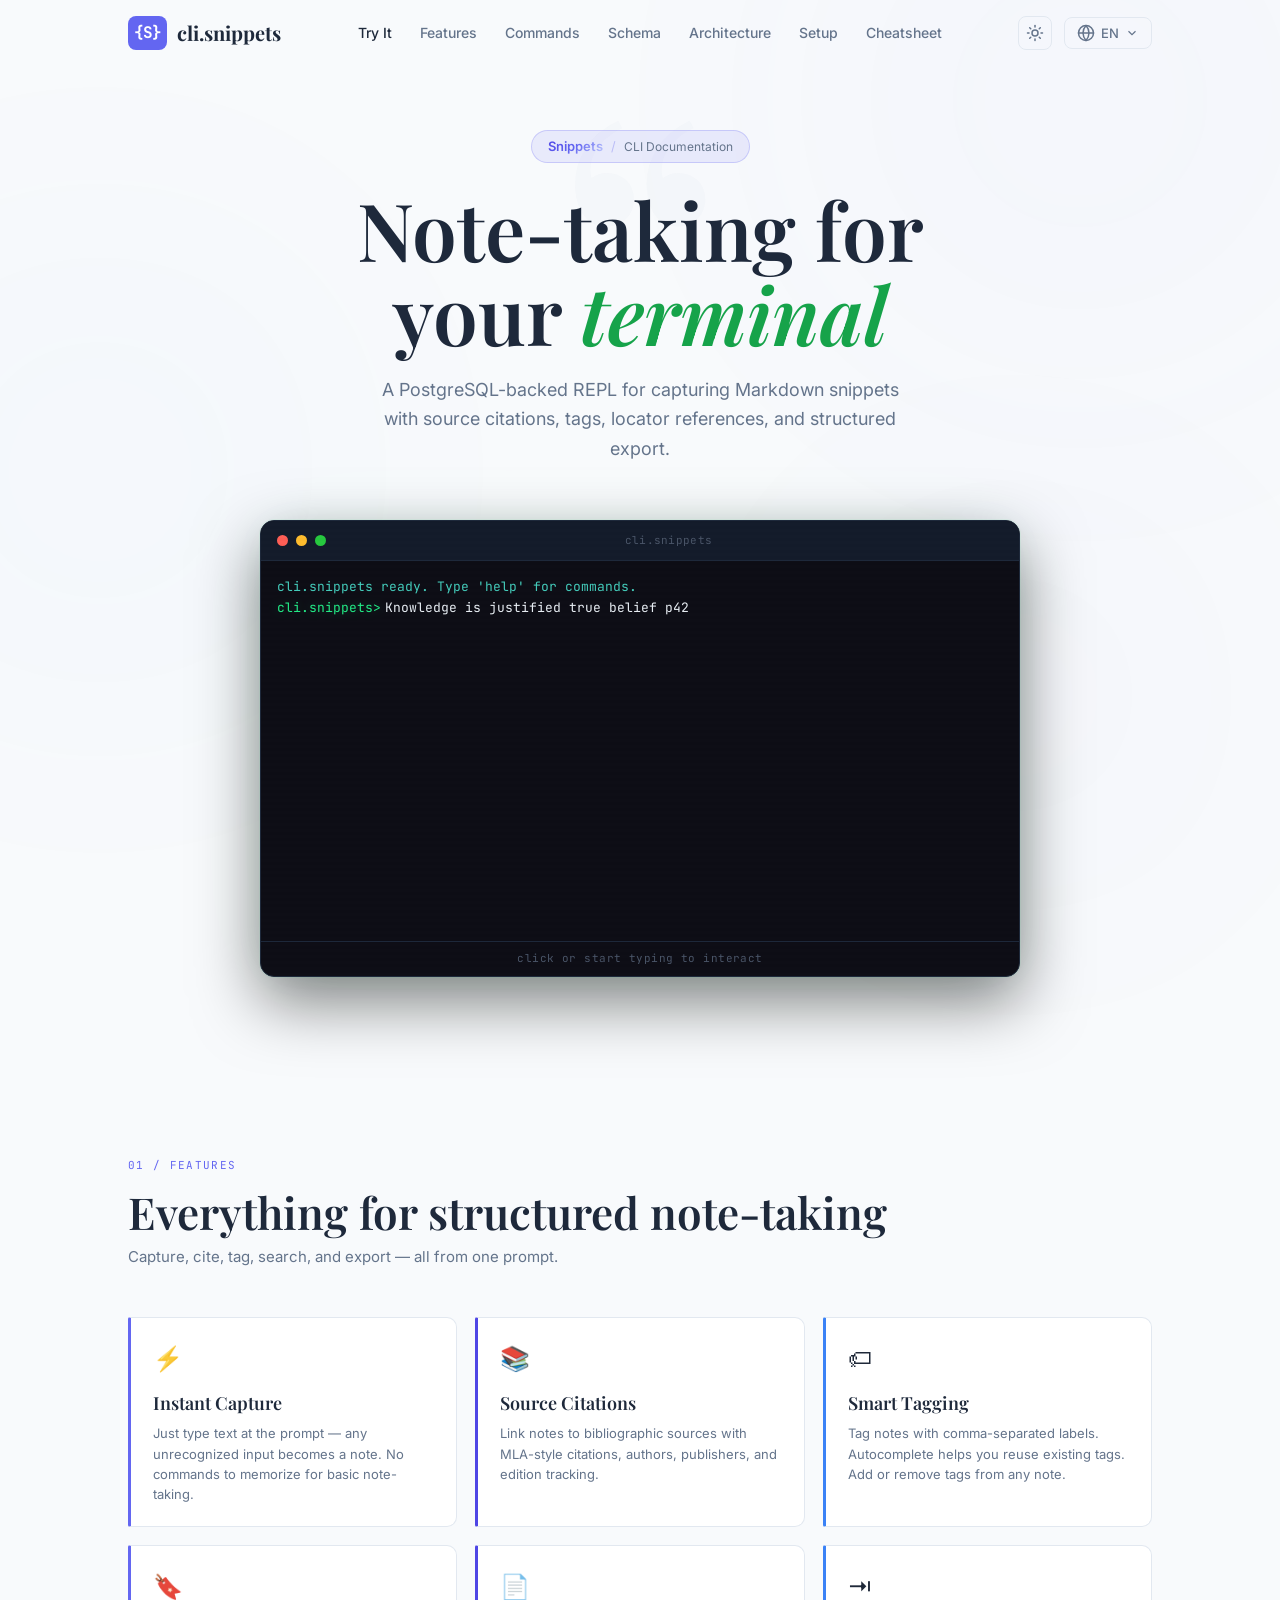
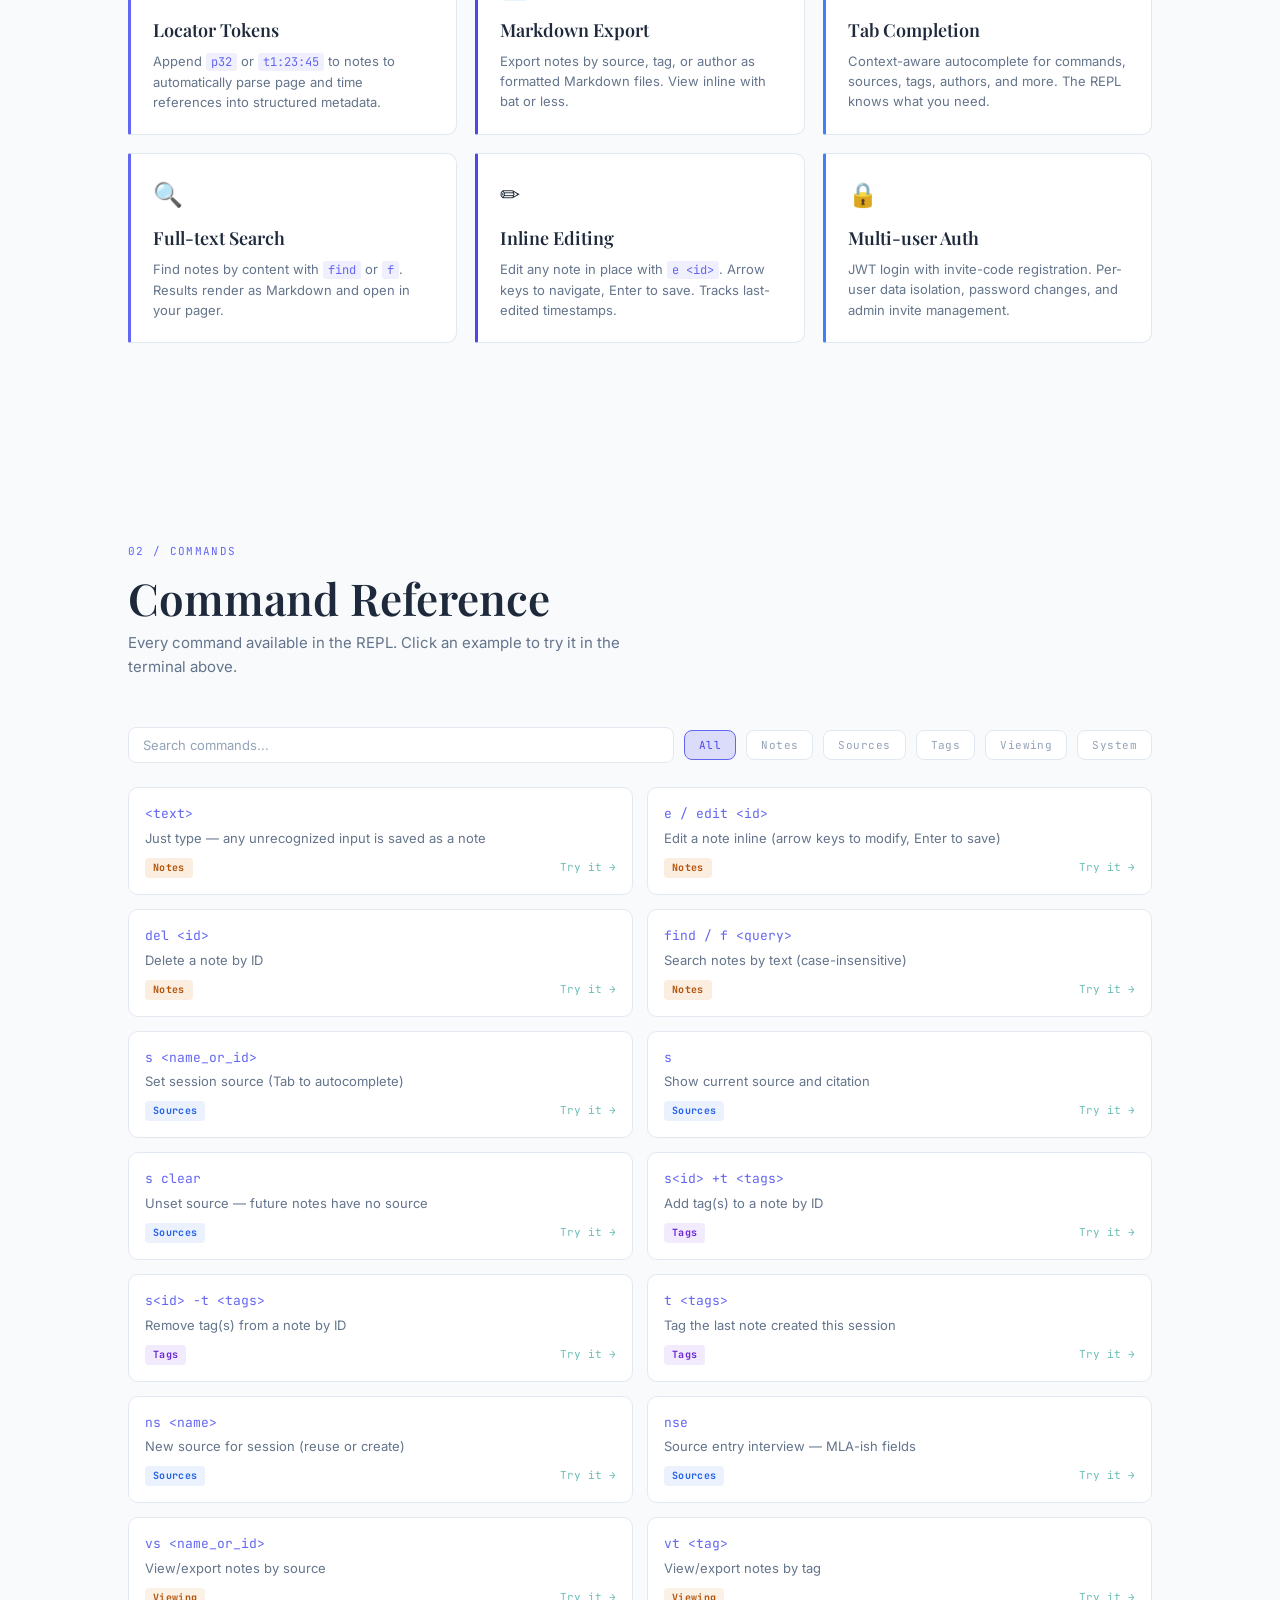
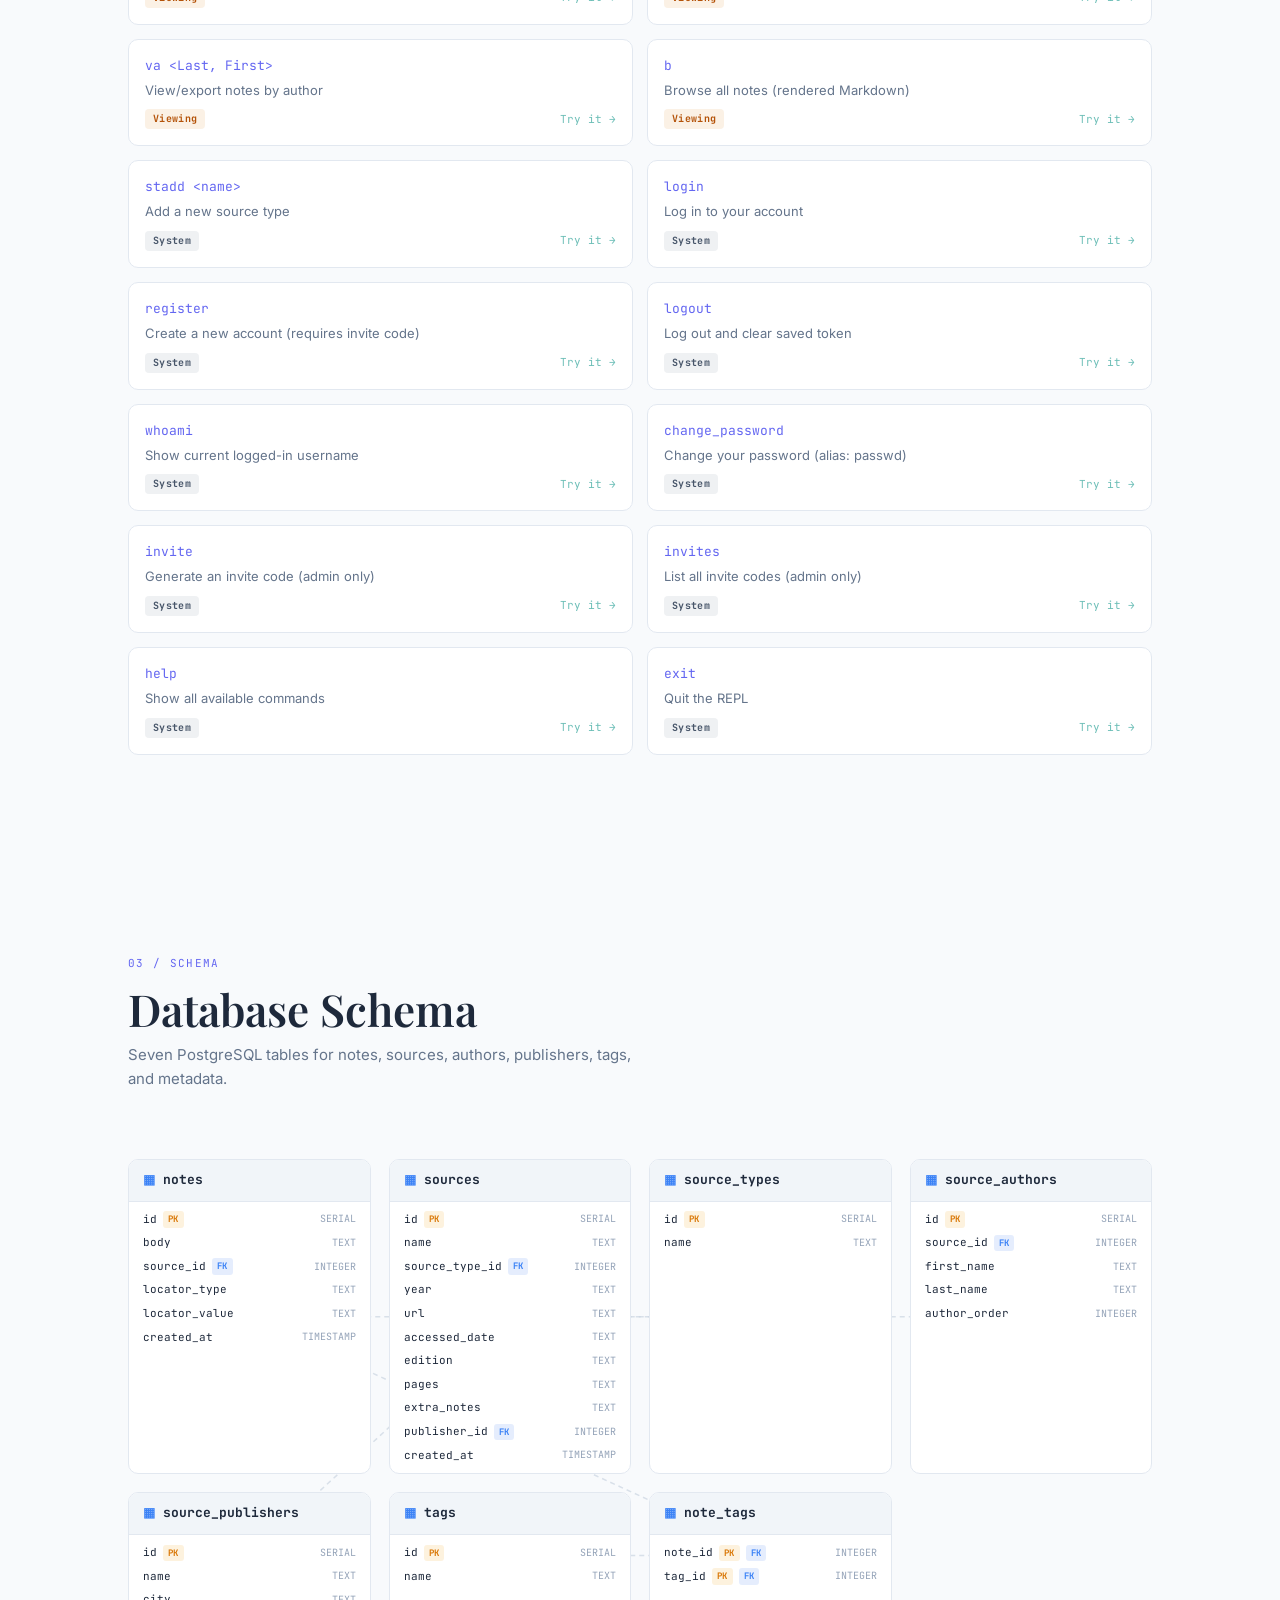
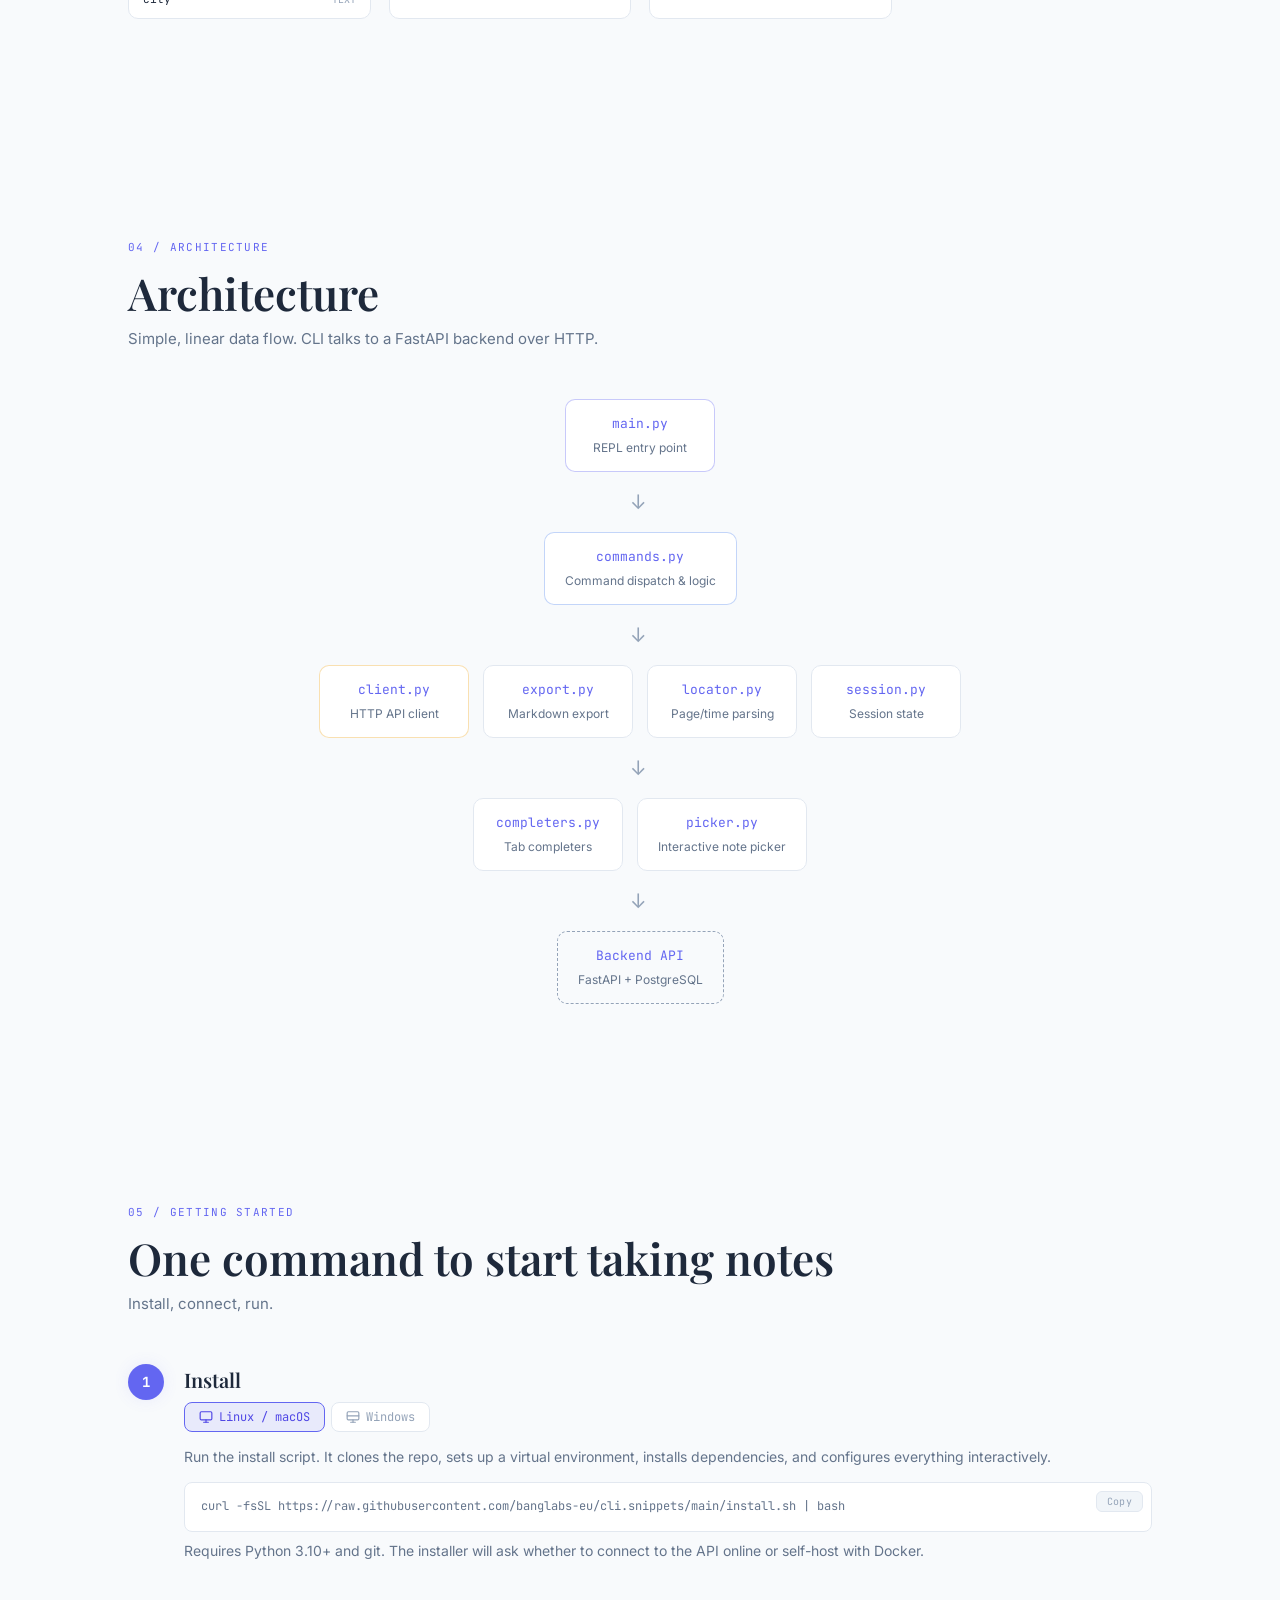
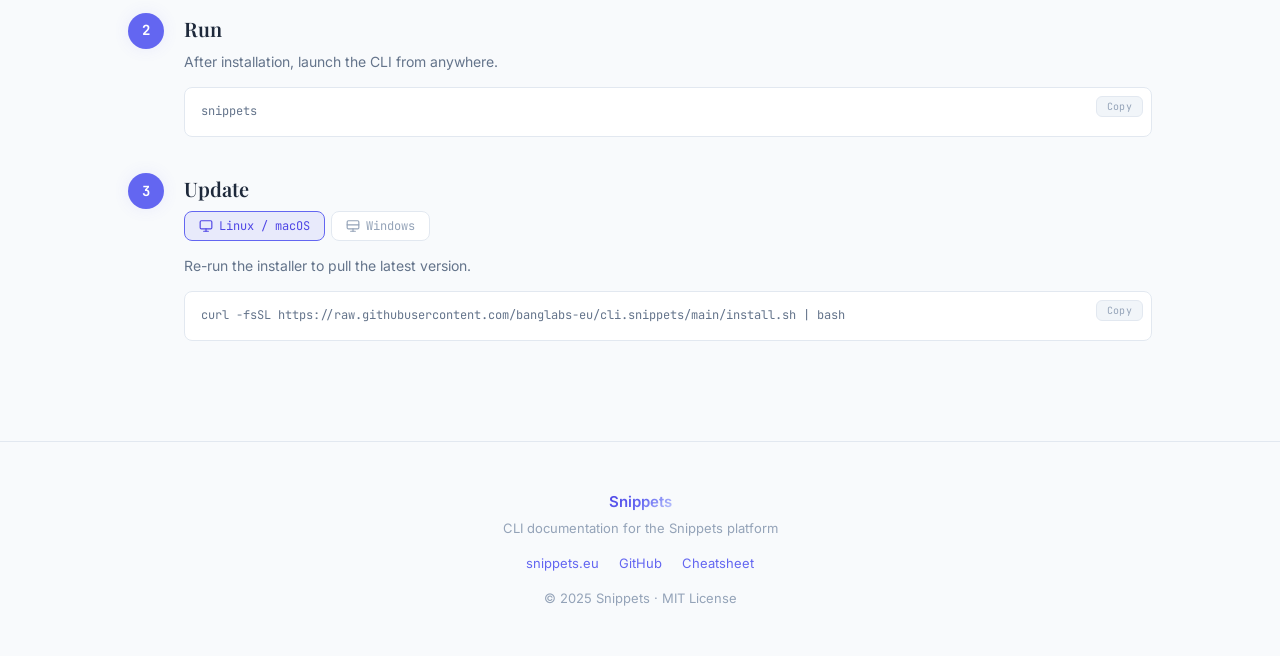
==== commit bcc83b8d: "Fix getting started text: swap API/self-host descriptions to match platforms Linux/macOS installer o" ====
--- a/docs/index.html
+++ b/docs/index.html
@@ -254,20 +254,20 @@
           </button>
         </div>
         <div class="platform-panel active" data-platform="linux">
-          <p>Run the install script. It clones the repo, sets up a virtual environment, installs dependencies, and connects to the Snippets API.</p>
+          <p>Run the install script. It clones the repo, sets up a virtual environment, installs dependencies, and configures everything interactively.</p>
           <div class="code-block">
             <button class="copy-btn" data-copy="install-linux">Copy</button>
             <pre id="install-linux">curl -fsSL https://raw.githubusercontent.com/banglabs-eu/cli.snippets/main/install.sh | bash</pre>
           </div>
-          <p class="setup-note">Requires Python 3.10+ and git.</p>
+          <p class="setup-note">Requires Python 3.10+ and git. The installer will ask whether to connect to the API online or self-host with Docker.</p>
         </div>
         <div class="platform-panel" data-platform="windows">
-          <p>Run the install script in PowerShell. It clones the repo, sets up a virtual environment, installs dependencies, and configures everything interactively.</p>
+          <p>Run the install script in PowerShell. It clones the repo, sets up a virtual environment, installs dependencies, and connects to the Snippets API.</p>
           <div class="code-block">
             <button class="copy-btn" data-copy="install-windows">Copy</button>
             <pre id="install-windows">irm https://raw.githubusercontent.com/banglabs-eu/cli.snippets/main/install.ps1 | iex</pre>
           </div>
-          <p class="setup-note">Requires Python 3.10+ and git. The installer will ask whether to connect to the API online or self-host with Docker.</p>
+          <p class="setup-note">Requires Python 3.10+ and git.</p>
         </div>
       </div>
     </div>
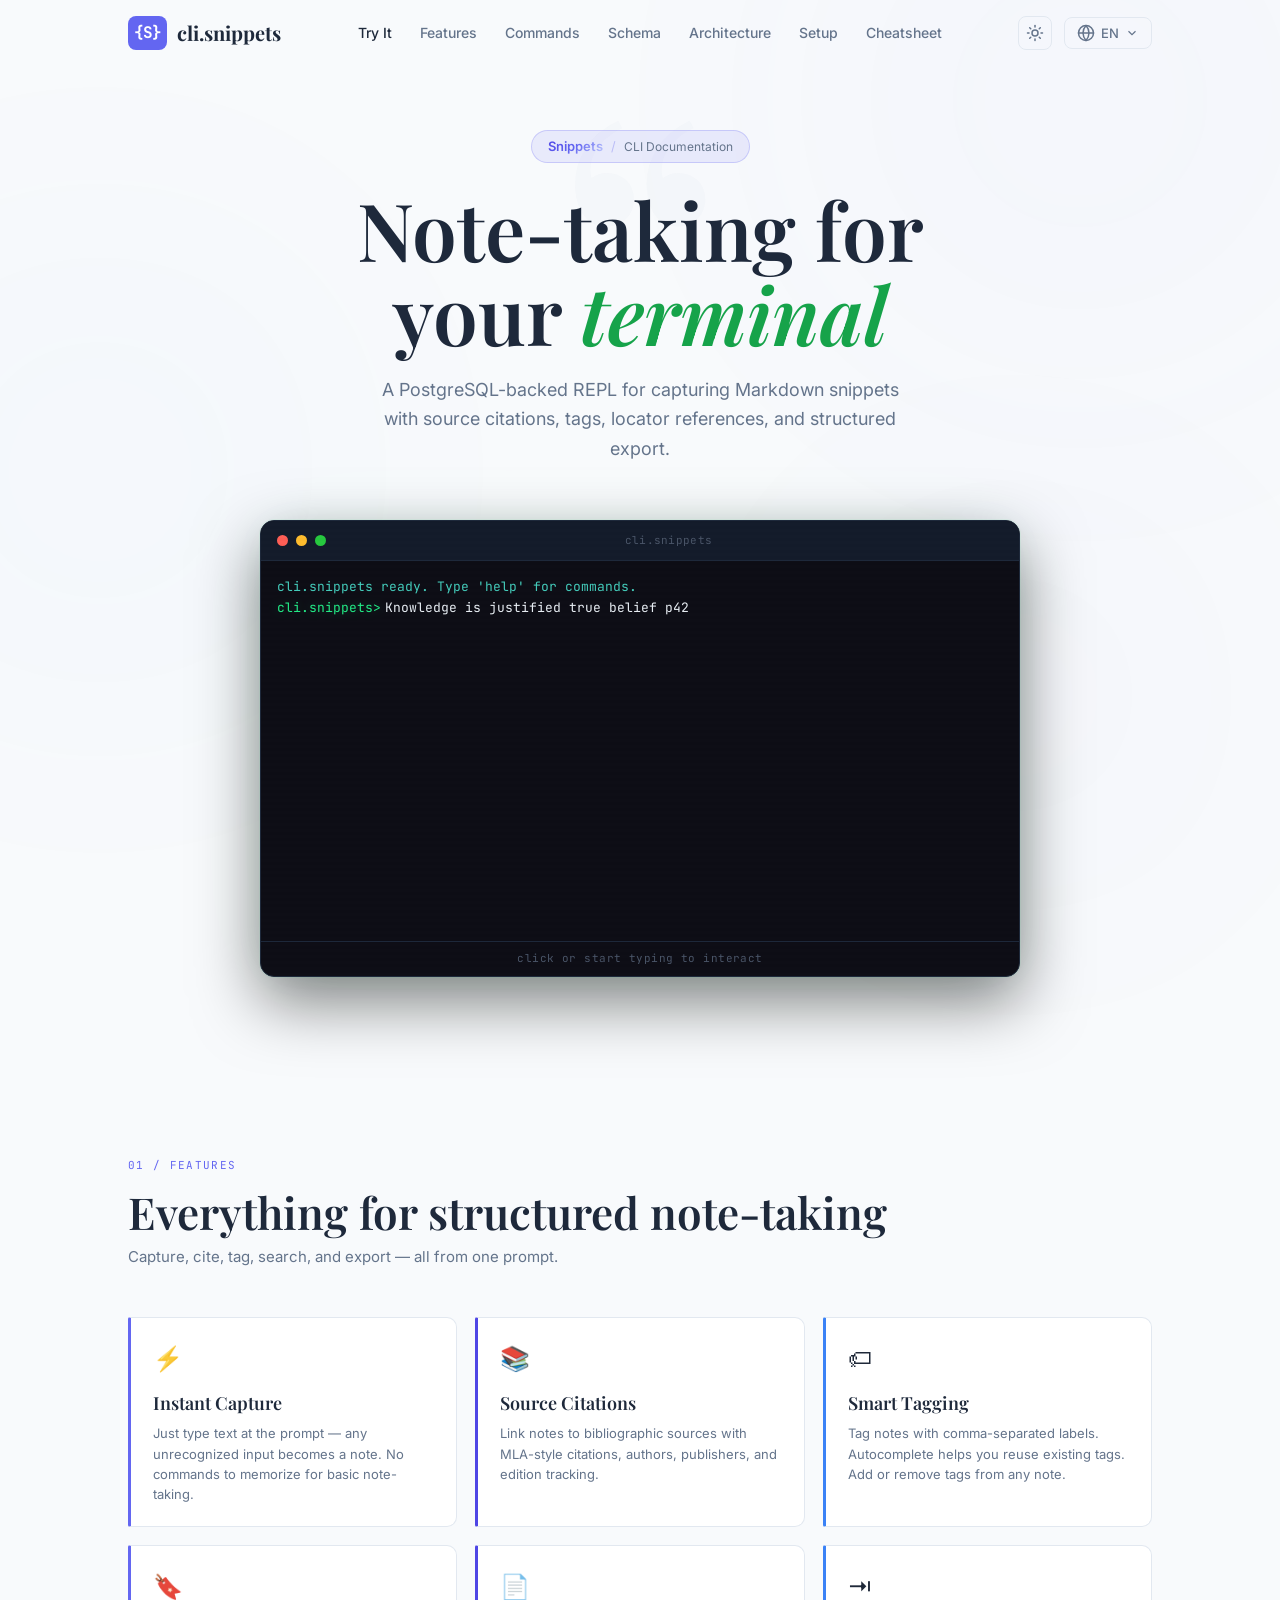
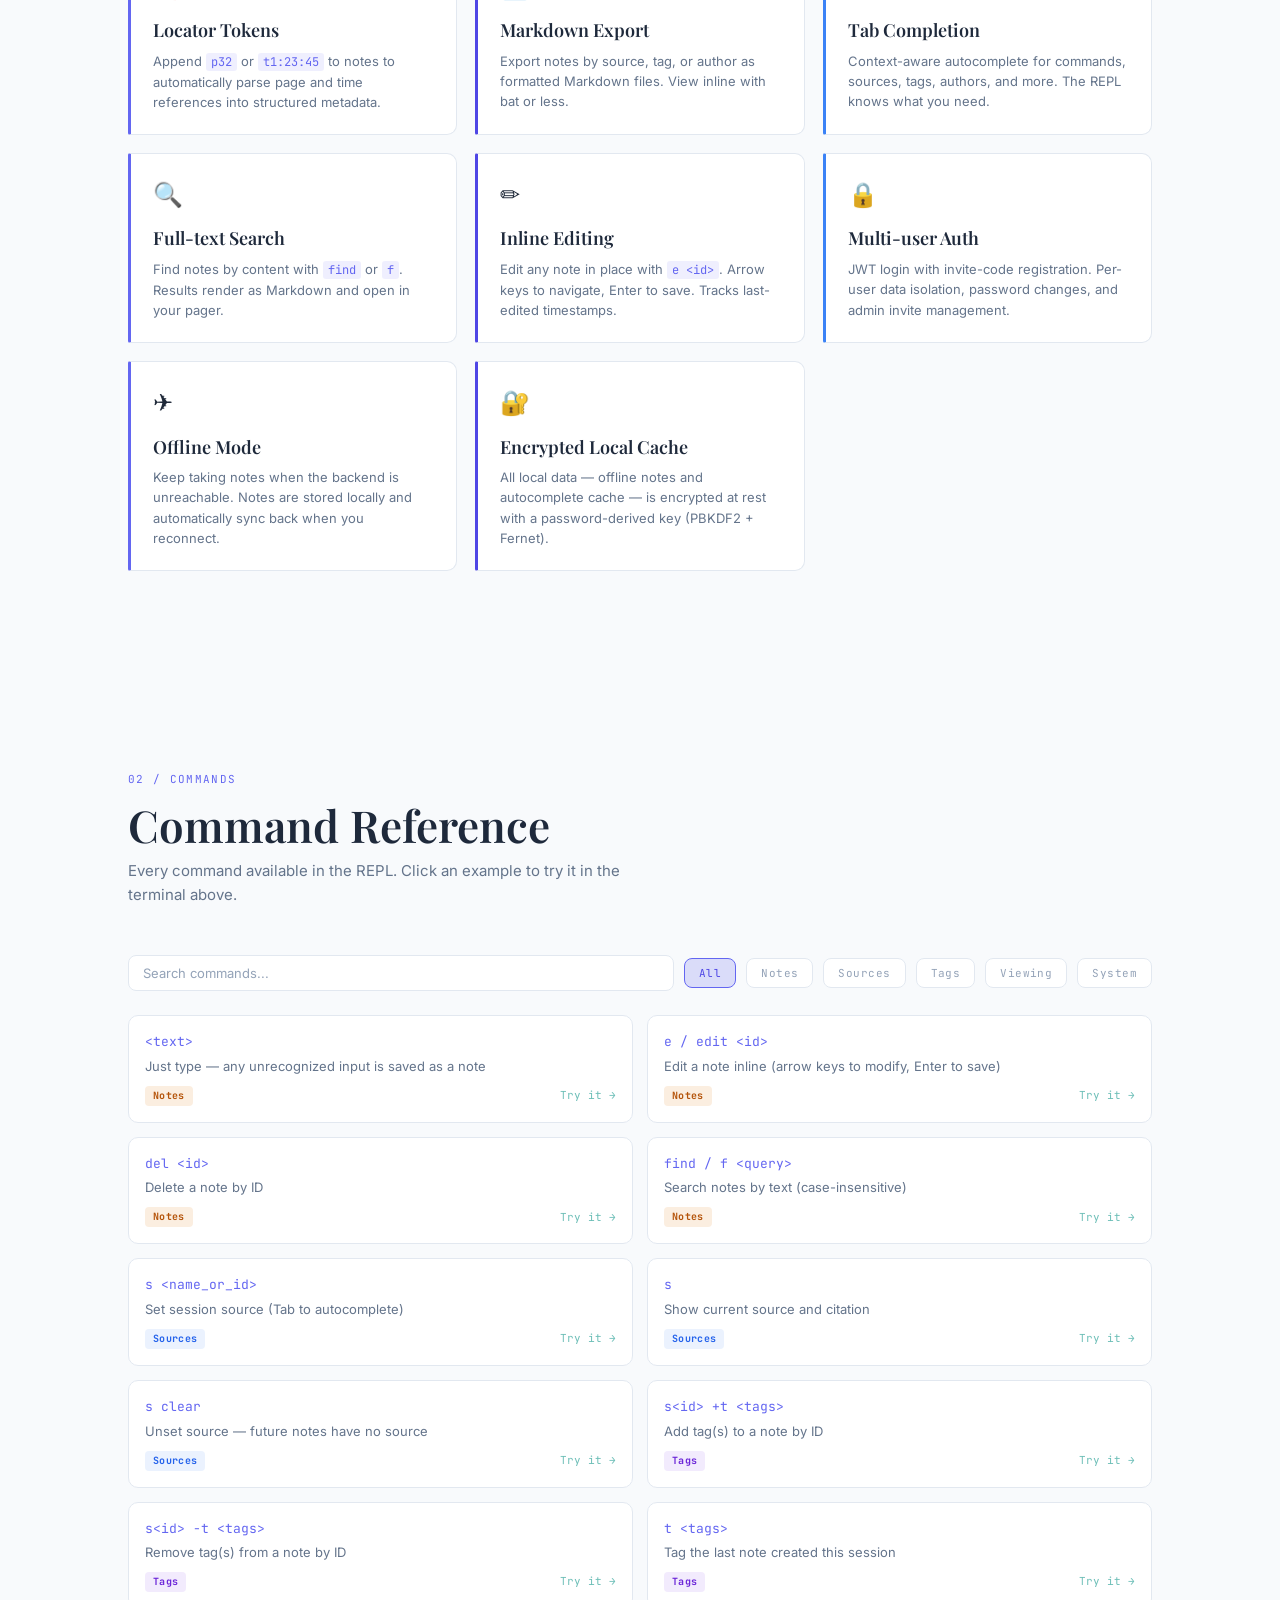
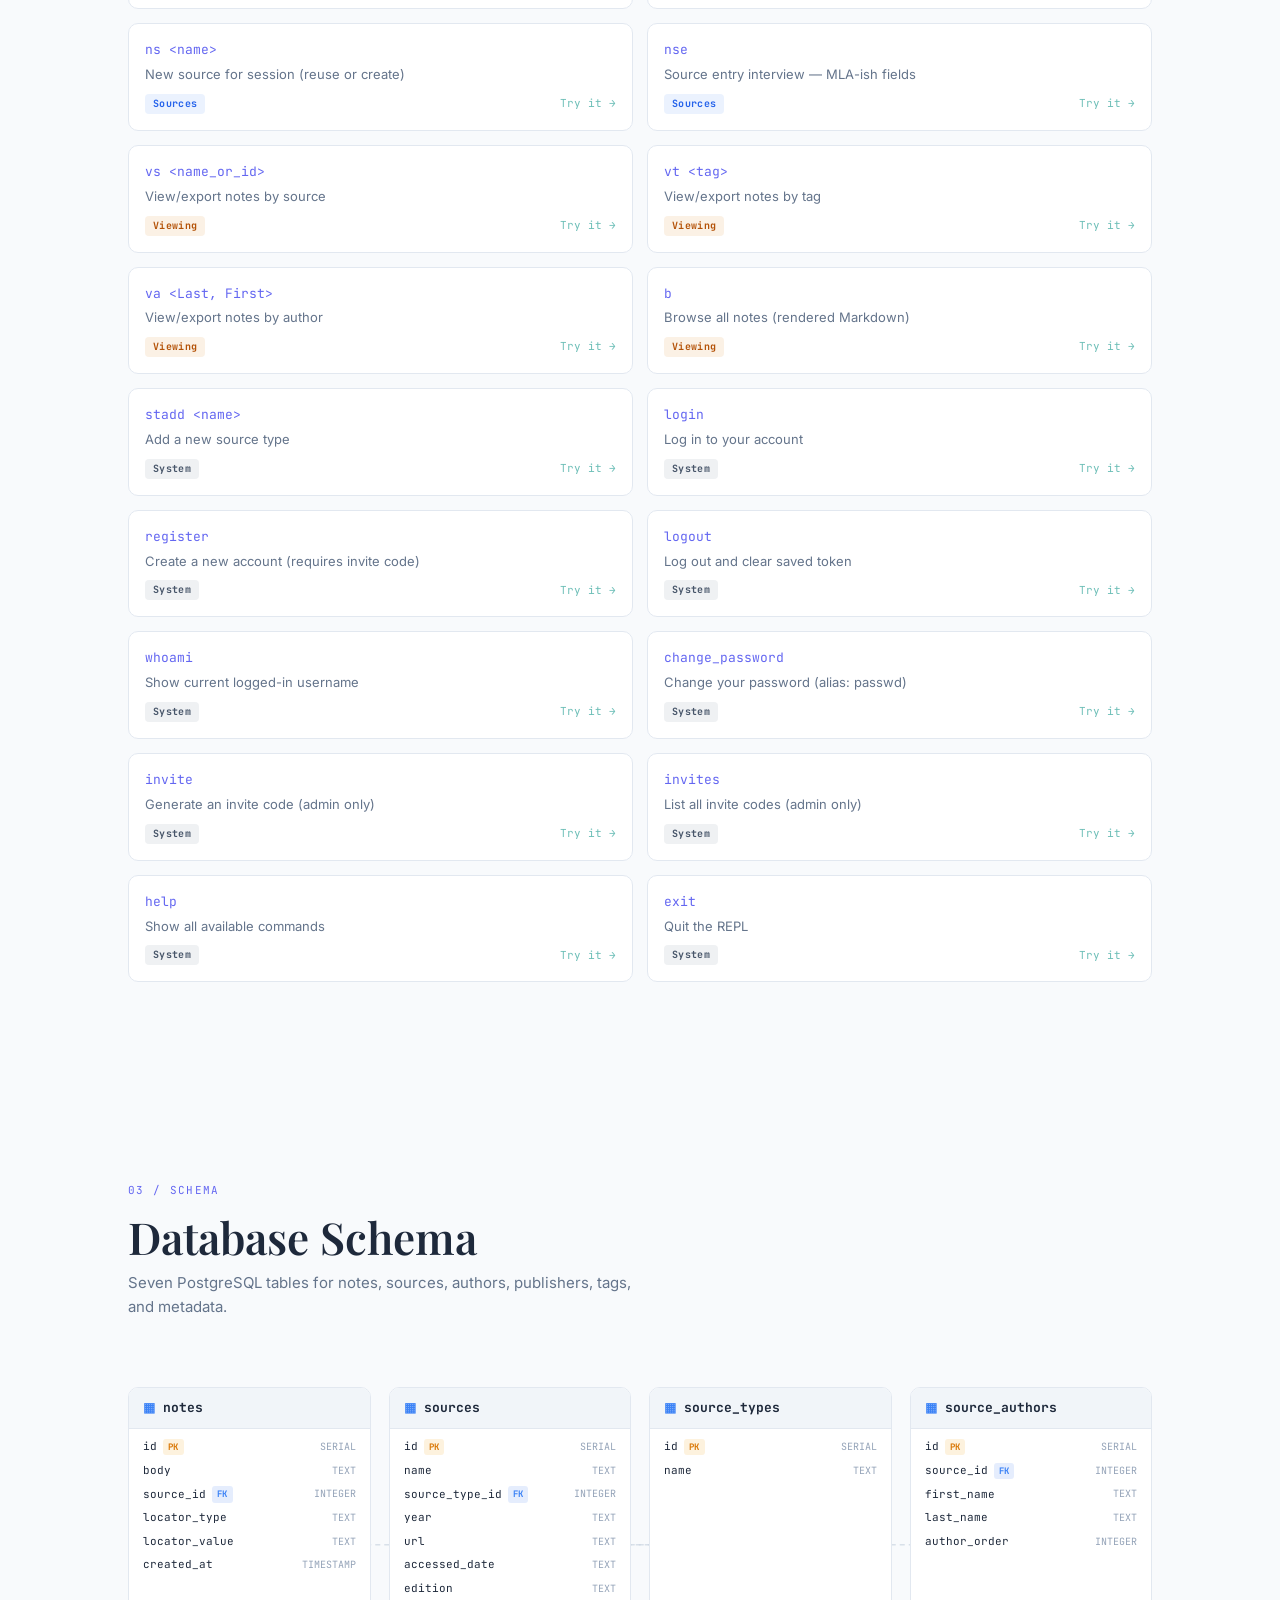
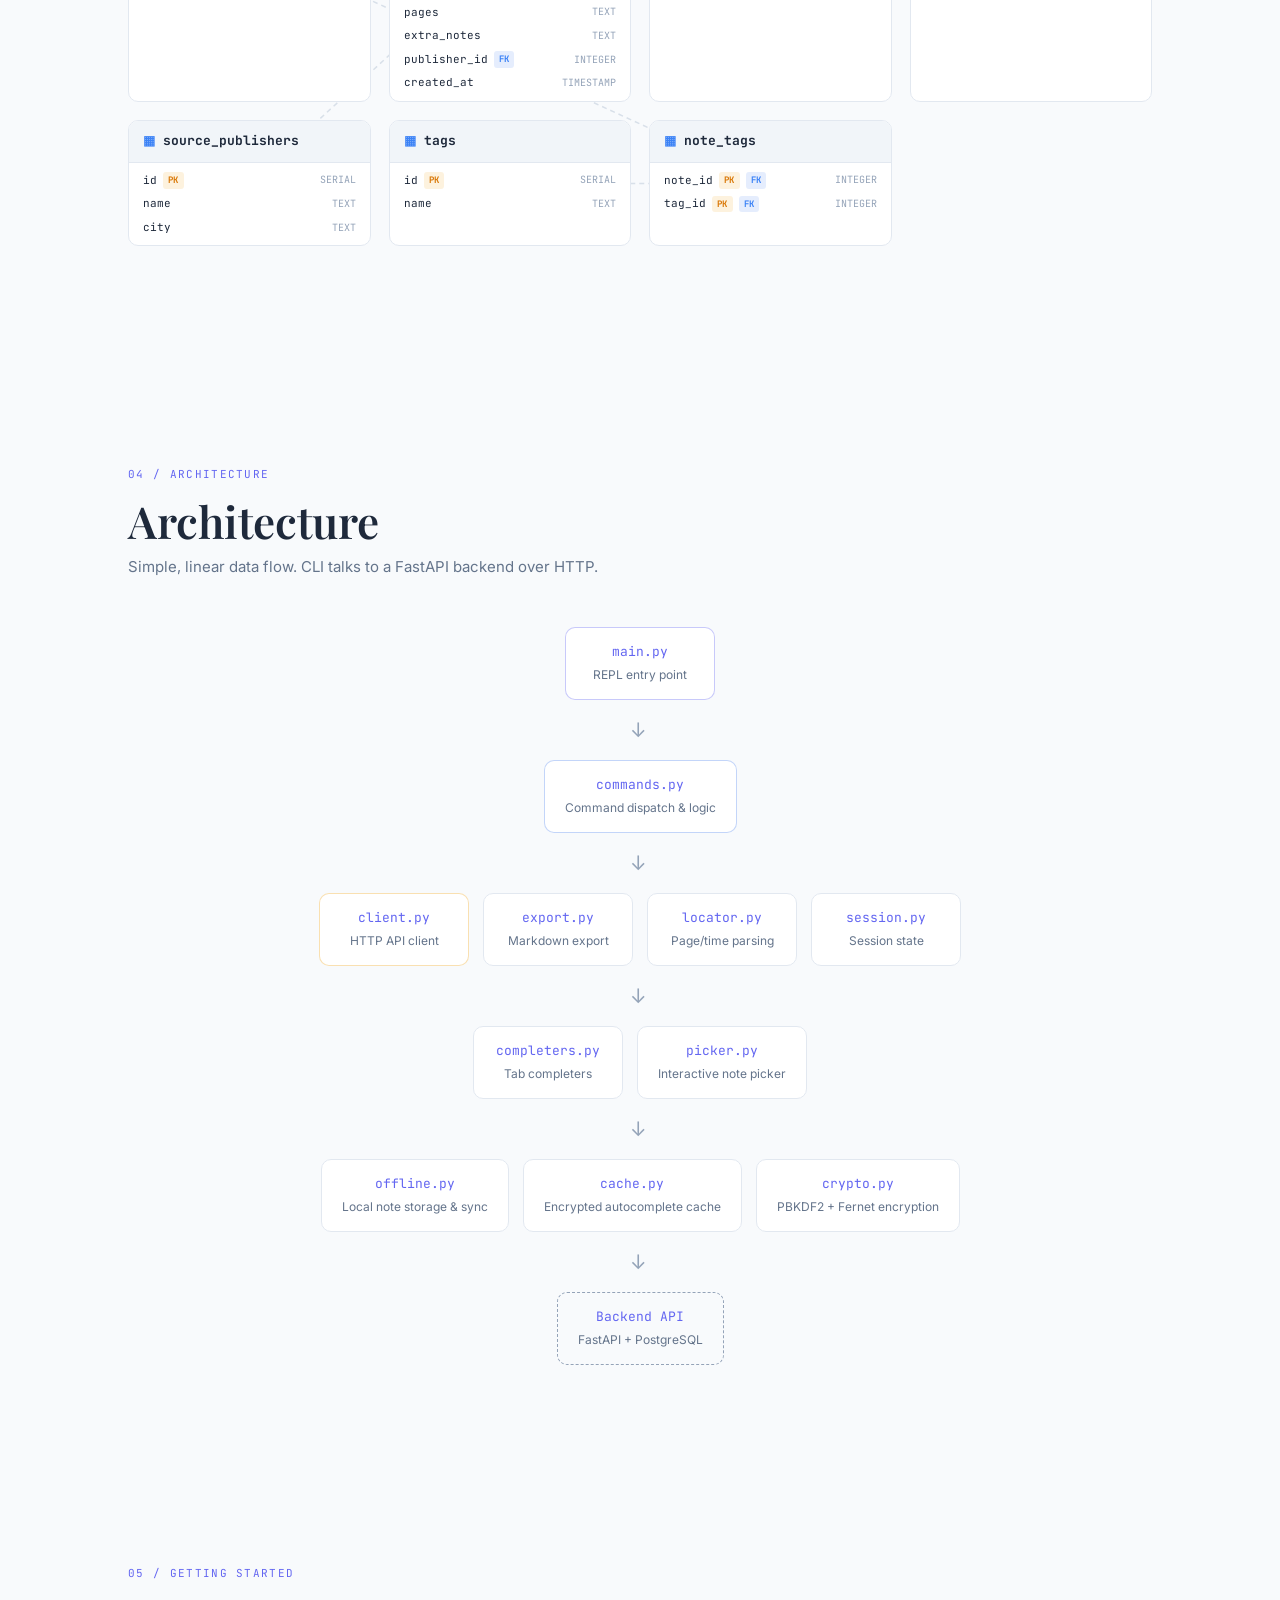
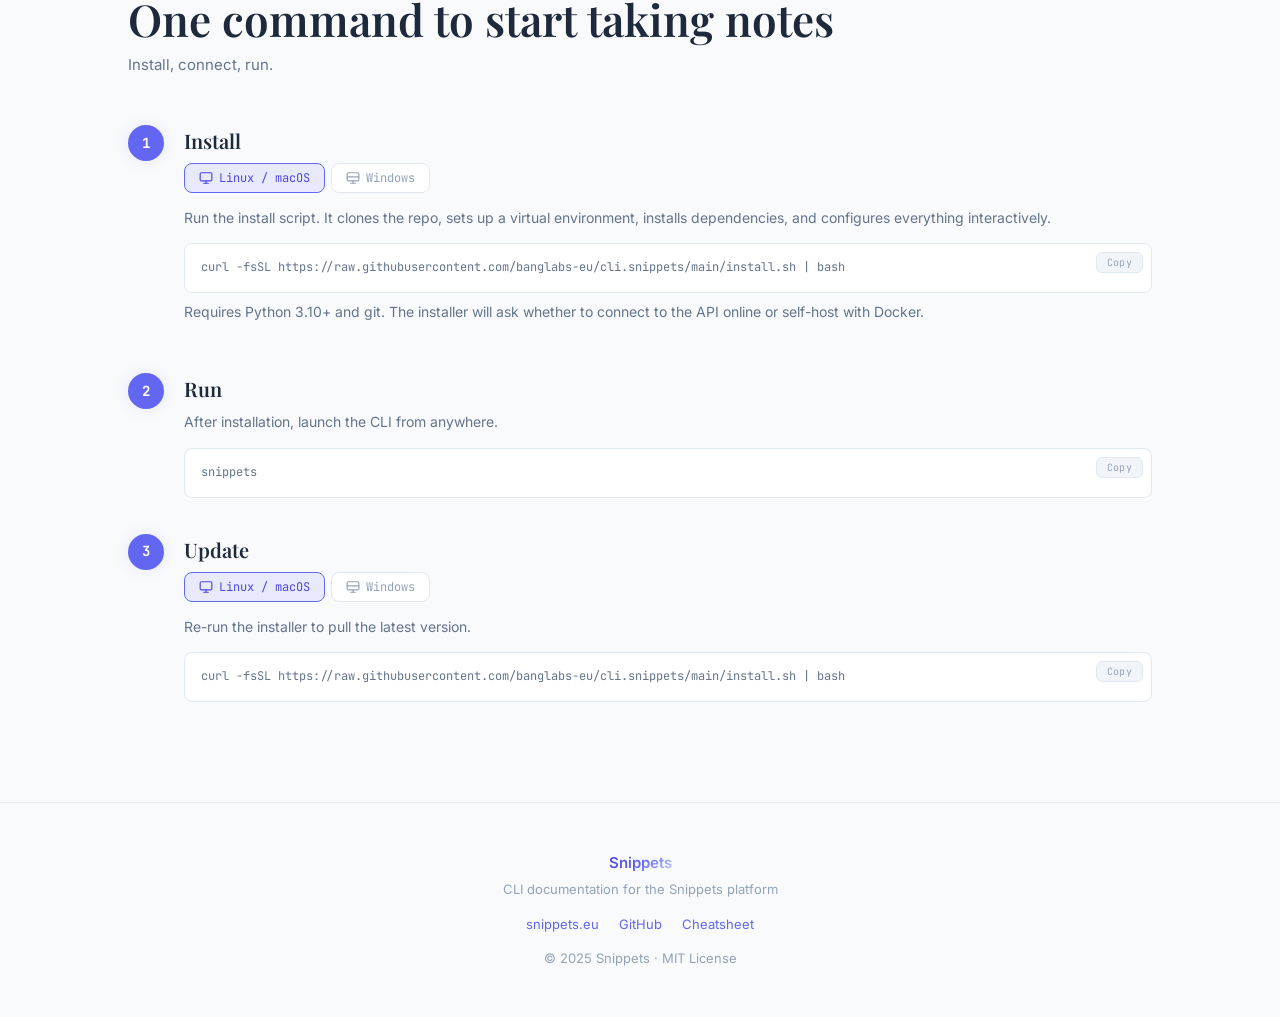
==== commit 73e9ed07: "Document offline mode, local cache, and encryption in docs Add feature cards and architecture diagra" ====
--- a/docs/index.html
+++ b/docs/index.html
@@ -140,6 +140,16 @@
       <h3>Multi-user Auth</h3>
       <p>JWT login with invite-code registration. Per-user data isolation, password changes, and admin invite management.</p>
     </div>
+    <div class="card feature-card fade-in">
+      <span class="feature-icon">&#9992;</span>
+      <h3>Offline Mode</h3>
+      <p>Keep taking notes when the backend is unreachable. Notes are stored locally and automatically sync back when you reconnect.</p>
+    </div>
+    <div class="card feature-card fade-in">
+      <span class="feature-icon">&#128272;</span>
+      <h3>Encrypted Local Cache</h3>
+      <p>All local data &mdash; offline notes and autocomplete cache &mdash; is encrypted at rest with a password-derived key (PBKDF2 + Fernet).</p>
+    </div>
   </div>
 </section>
 
@@ -220,6 +230,21 @@
       <div class="card arch-card">
         <div class="filename">picker.py</div>
         <div class="filedesc">Interactive note picker</div>
+      </div>
+    </div>
+    <div class="arch-arrow">&darr;</div>
+    <div class="arch-row">
+      <div class="card arch-card">
+        <div class="filename">offline.py</div>
+        <div class="filedesc">Local note storage &amp; sync</div>
+      </div>
+      <div class="card arch-card">
+        <div class="filename">cache.py</div>
+        <div class="filedesc">Encrypted autocomplete cache</div>
+      </div>
+      <div class="card arch-card">
+        <div class="filename">crypto.py</div>
+        <div class="filedesc">PBKDF2 + Fernet encryption</div>
       </div>
     </div>
     <div class="arch-arrow">&darr;</div>
